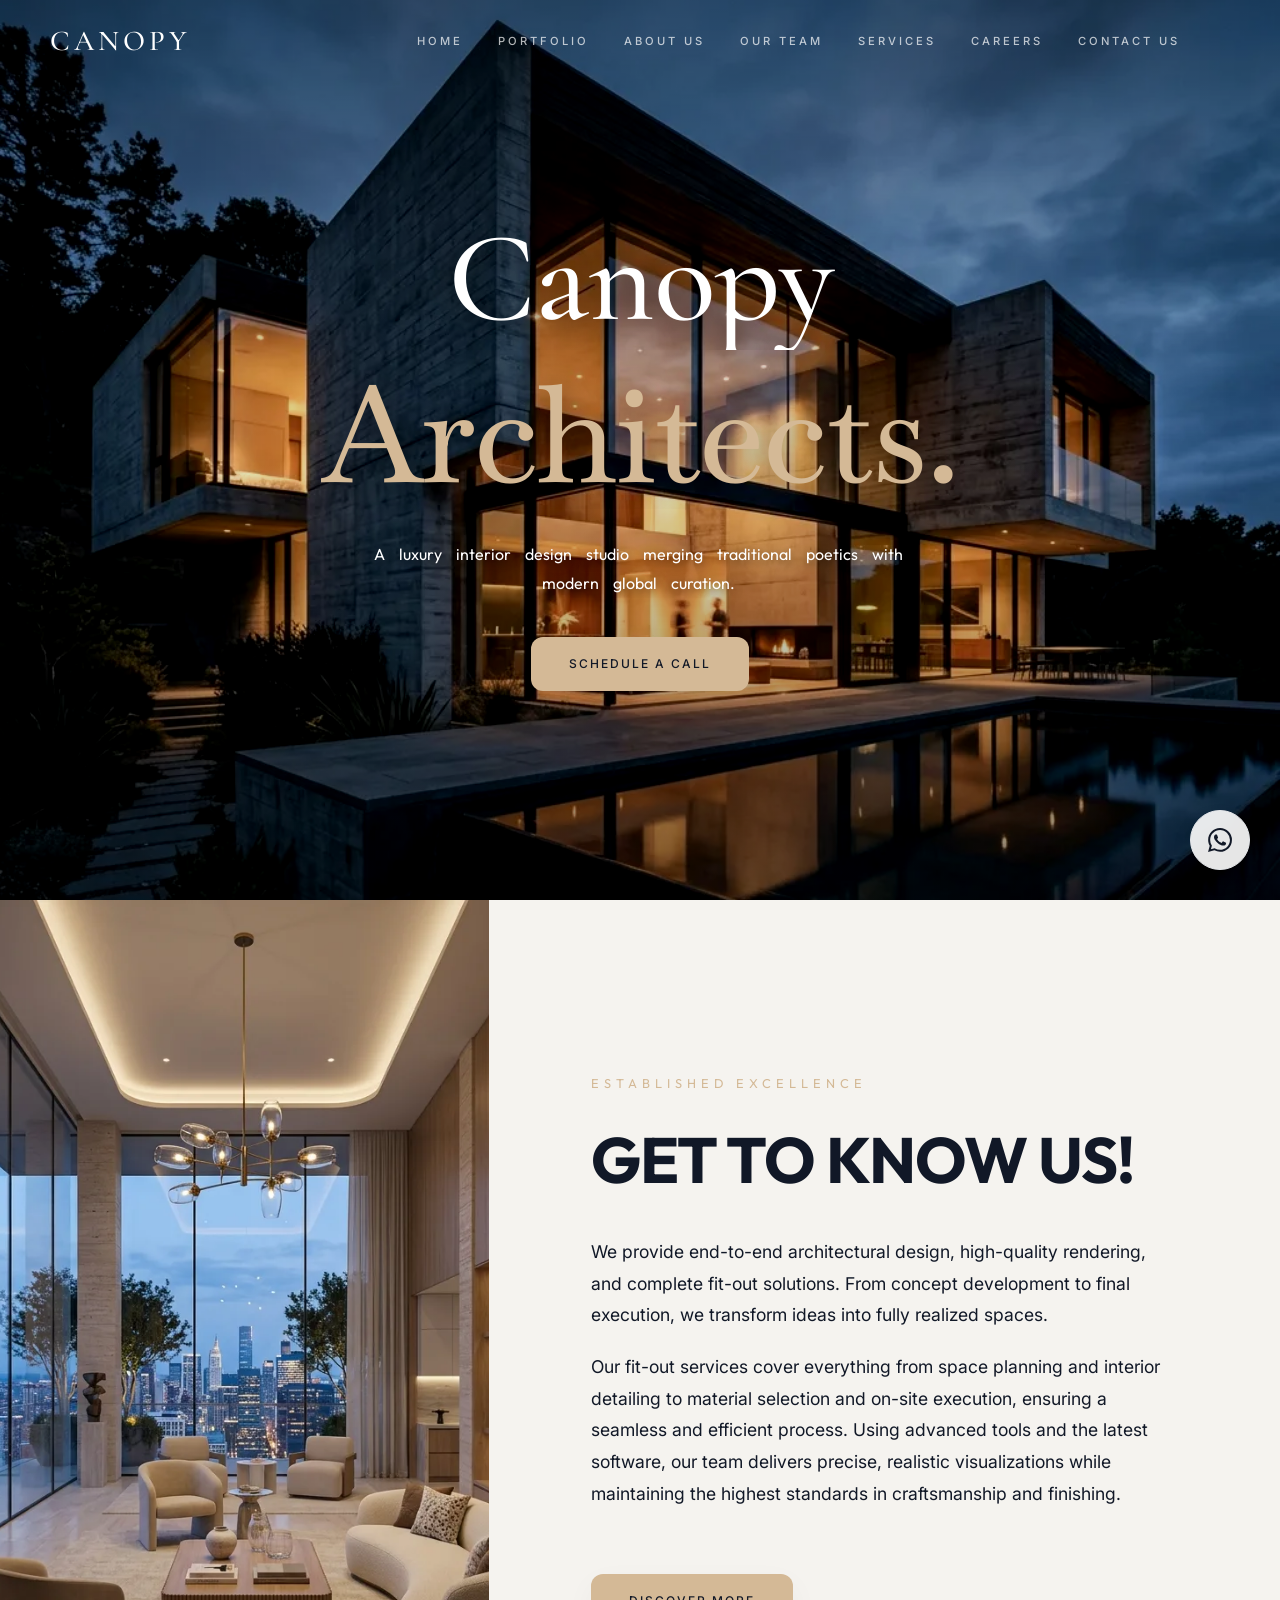
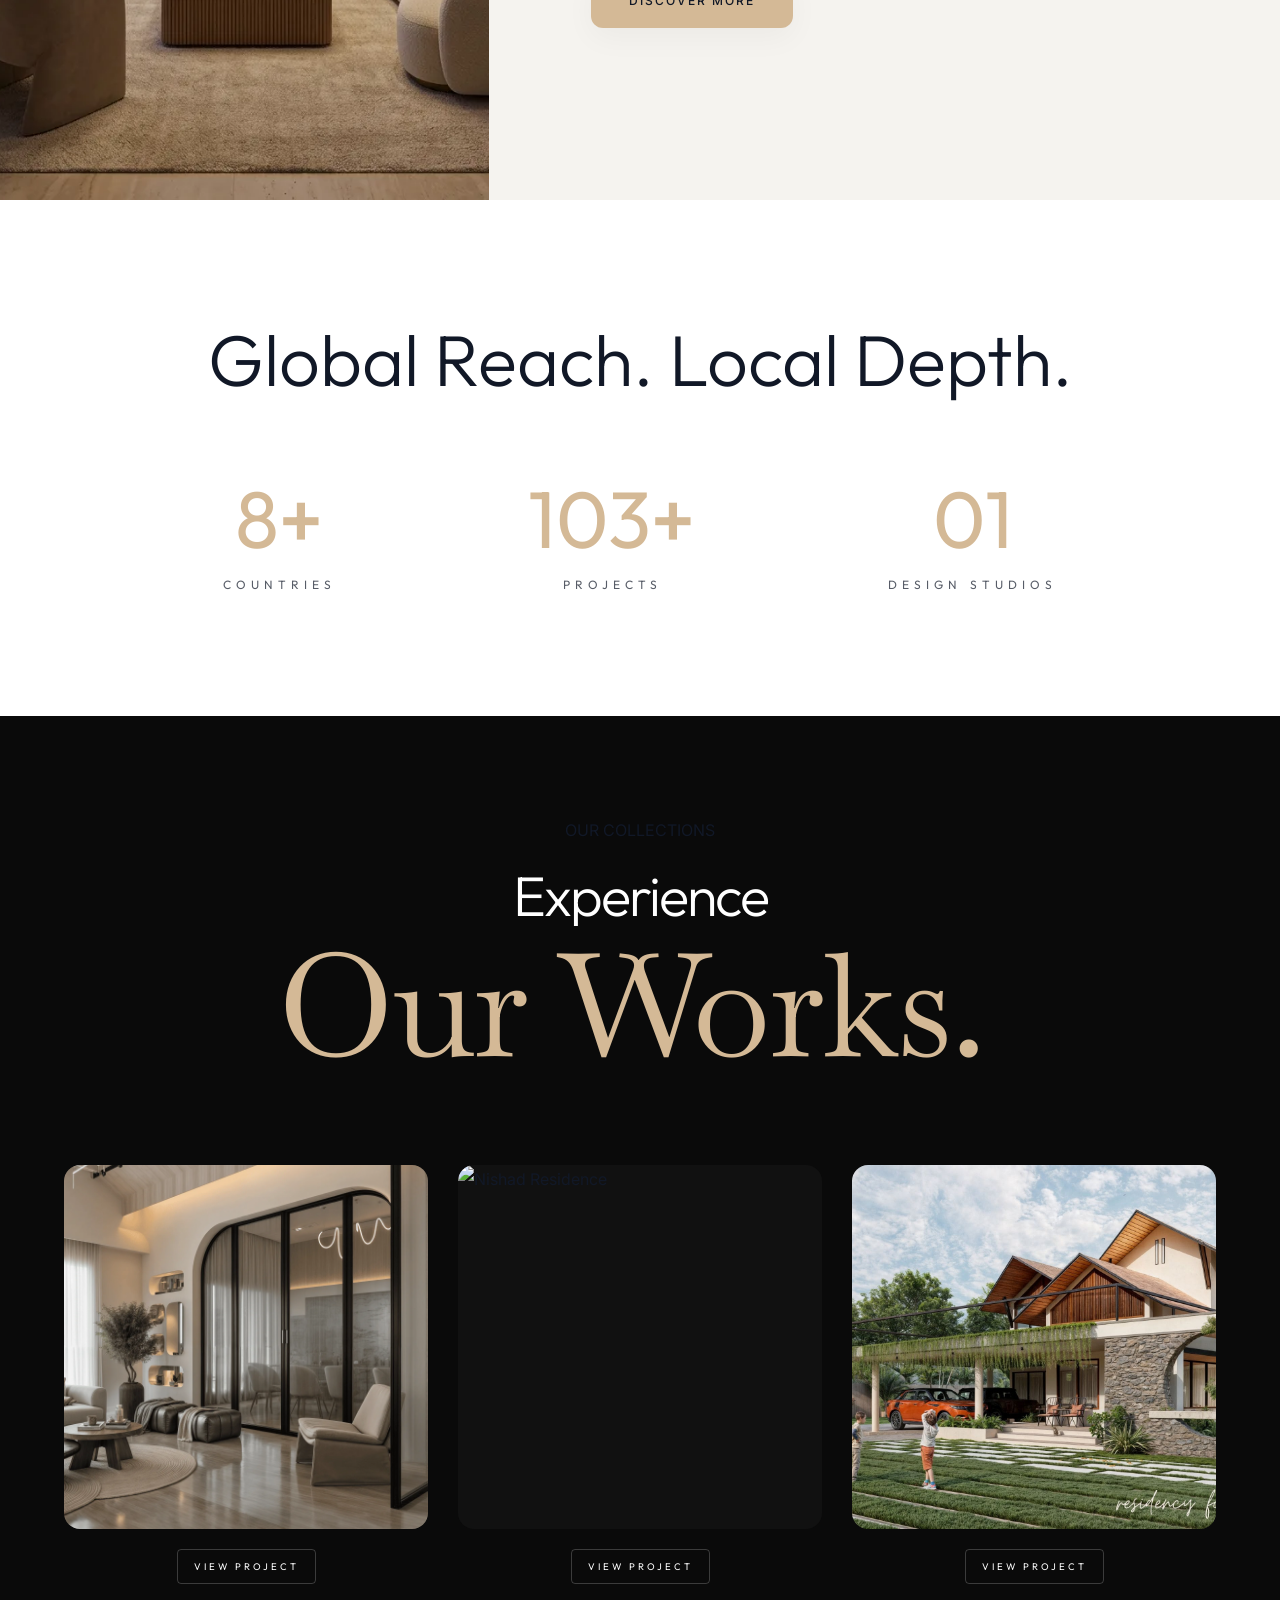
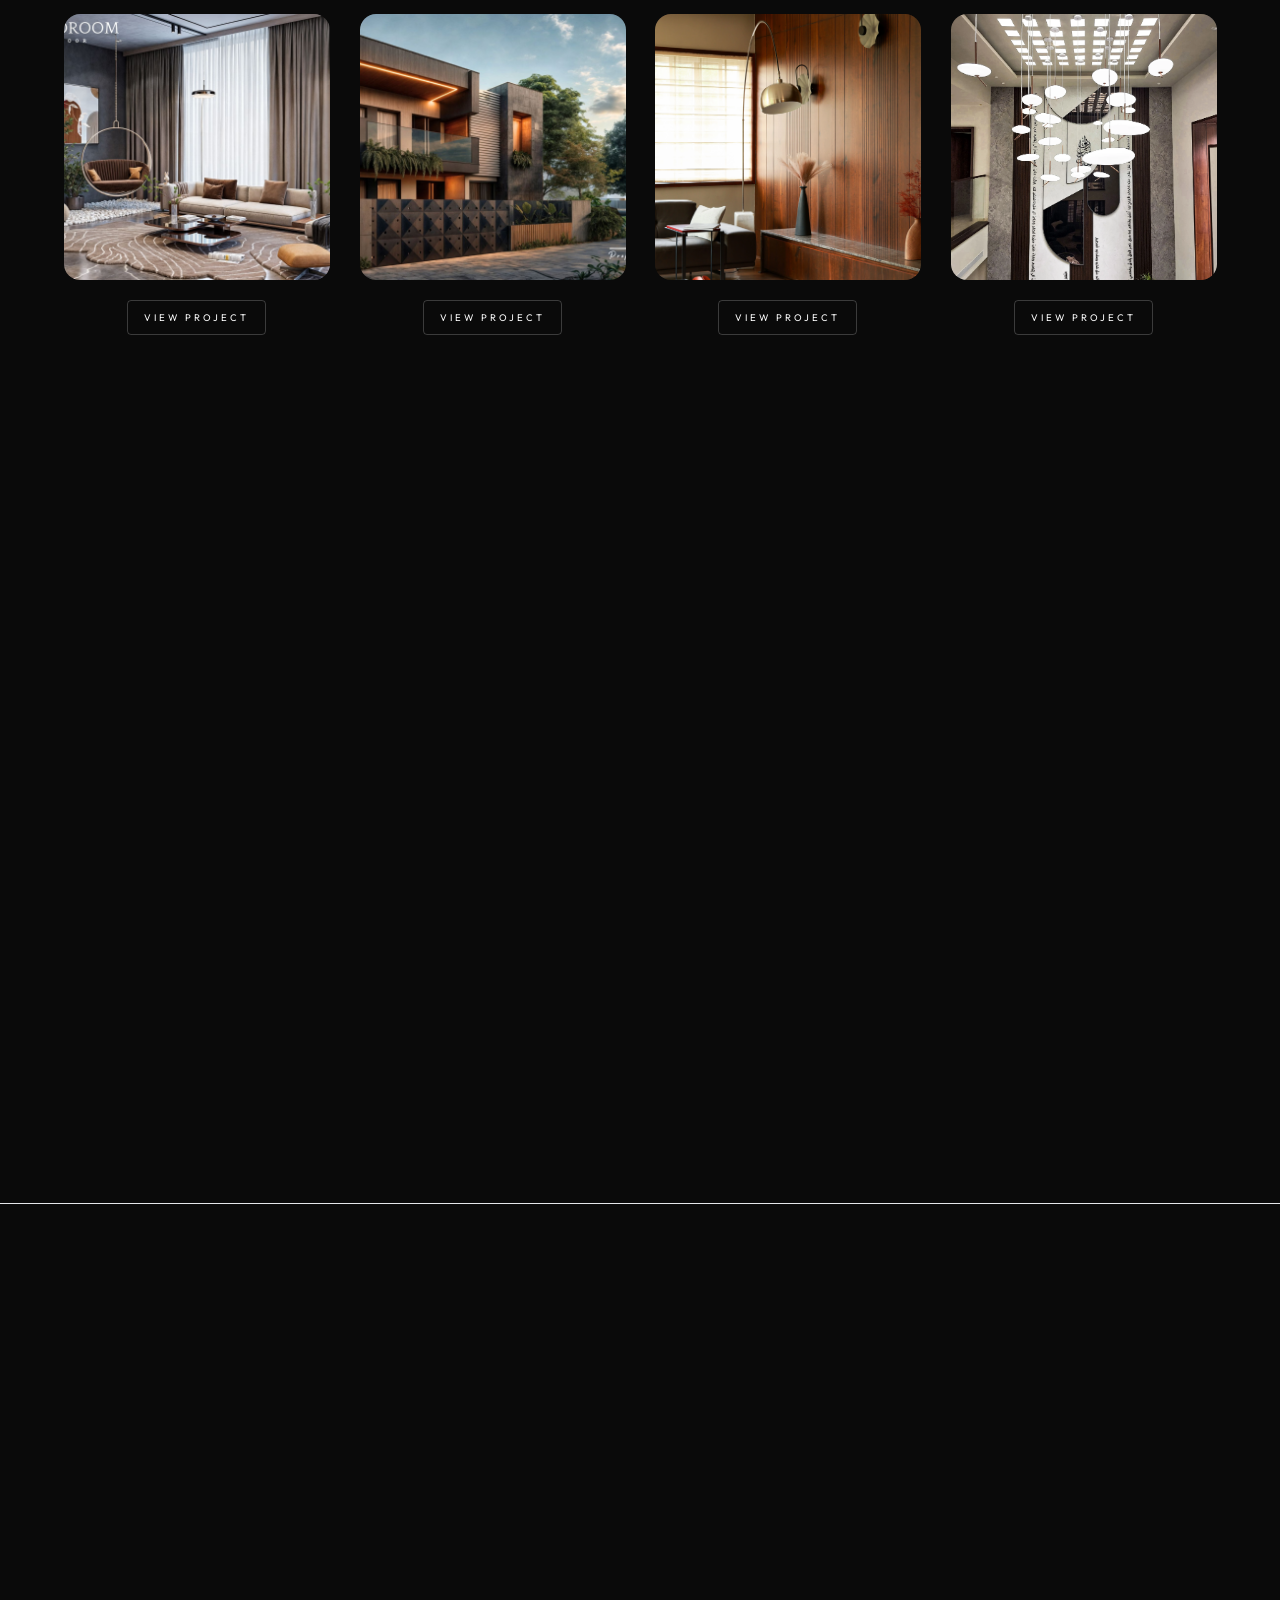
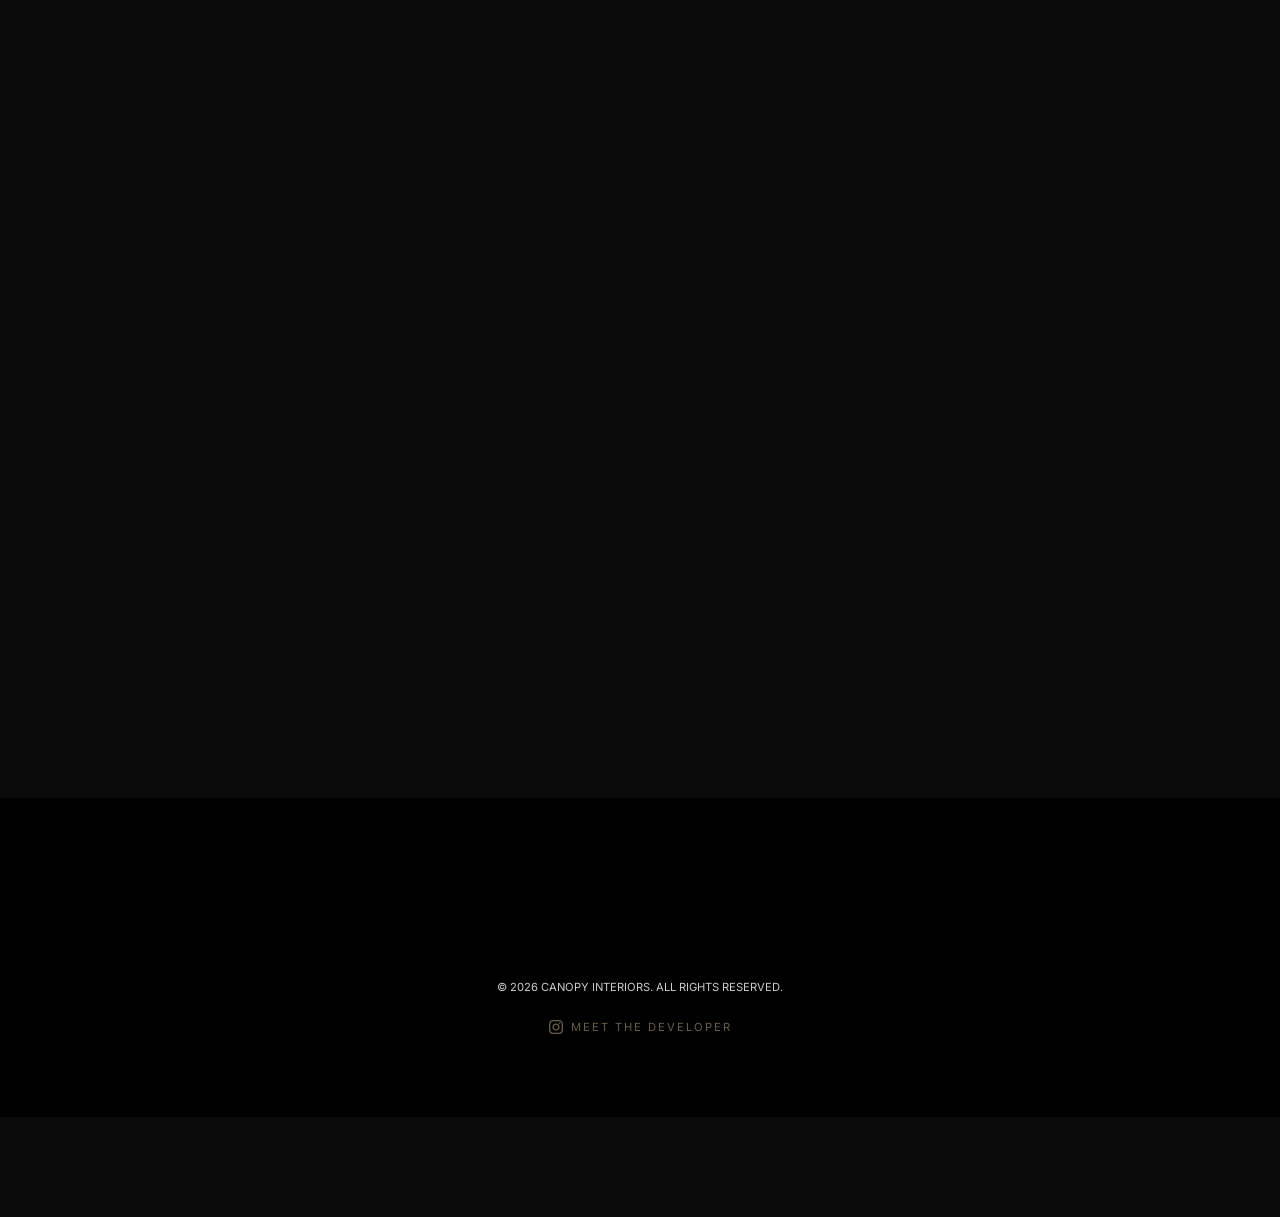
==== index.html @ 5a7de92d "48" ====
<!DOCTYPE html>
<html lang="en">
<head>
    <meta charset="UTF-8">
    <meta name="viewport" content="width=device-width, initial-scale=1.0">
    <meta name="color-scheme" content="light">
    <title>Canopy Interiors | Bespoke Spatial Curation and Interior Artistry</title>
    <meta name="description" content="Canopy Interiors is a luxury global design studio based in Dubai and Kerala, specializing in interior architecture and curated living environments.">
    <meta name="keywords" content="Canopy Interiors, luxury interior design, Dubai interior designer, Kerala interior design, spatial curation, interior architecture, residential interiors, bespoke curation, high-end interiors">
    <meta name="robots" content="index, follow">
    <meta property="og:title" content="Canopy Interiors | Bespoke Spatial Curation and Interior Artistry">
    <meta property="og:description" content="Canopy Interiors is a luxury global design studio based in Dubai and Kerala, specializing in interior architecture.">
    <meta property="og:type" content="website">
    <link rel="canonical" href="https://canopy-woad.vercel.app/">
    <link rel="stylesheet" href="style.css">
    <script src="assets/lenis.min.js"></script>
</head>
<body>


    <!-- Loader -->

    <!-- Navigation -->
    <header class="header-over-dark">
        <a href="index.html" class="logo">Canopy</a>
        <nav class="desktop-nav">
            <a href="index.html">Home</a>
            <a href="portfolio.html">Portfolio</a>
            <a href="about.html">About Us</a>
            <a href="team.html">Our Team</a>
            <a href="services.html">Services</a>
            <a href="careers.html">Careers</a>
            <a href="contact.html">Contact Us</a>
        </nav>
        <div class="header-locations">GLOBAL CONSULTANCY | DUBAI &bull; KERALA</div>
        <div class="menu-toggle" id="menuToggle">
            <span></span>
            <span></span>
            <span></span>
        </div>
    </header>

    <!-- Overlay Menu -->
    <div class="menu-overlay" id="menuOverlay">
        <div class="back-to-site" id="menuCloseBtn">BACK</div>
        <ul class="menu-links">
            <li><a href="index.html" data-text="Home">Home</a></li>
            <li><a href="portfolio.html" data-text="Portfolio">Portfolio</a></li>
            <li><a href="about.html" data-text="About Us">About Us</a></li>
            <li><a href="team.html" data-text="Our Team">Our Team</a></li>
            <li><a href="services.html" data-text="Services">Services</a></li>
            <li><a href="careers.html" data-text="Careers">Careers</a></li>
            <li><a href="contact.html" data-text="Contact">Contact</a></li>
        </ul>
    </div>

    <main>
        <!-- Hero Section -->
        <section class="hero dark" id="hero">
            <div class="hero-bg">
                <video autoplay muted loop playsinline preload="auto" poster="assets/hero.webp">
                    <source src="./assets/videos/background.mp4" type="video/mp4">
                </video>
            </div>
            <h1 class="reveal">
                <span class="masked-wrap"><span class="masked-reveal">Canopy</span></span>
                <span class="masked-wrap"><span class="masked-reveal script">Architects.</span></span>
            </h1>
            <p class="hero-sub reveal cascade-text">A luxury interior design studio merging traditional poetics with modern global curation.</p>
            <div class="hero-btns reveal">
                <a href="tel:+971563451439" class="btn primary">Schedule a Call</a>
            </div>
        </section>

        <!-- Intro Split Section -->
        <section class="intro-split" id="about-intro">
            <div class="intro-split-img reveal">
                <img src="assets/about_intro_render.webp" alt="Architectural Rendering Excellence" loading="lazy">
            </div>
            <div class="intro-split-text">
                <span class="intro-label reveal">ESTABLISHED EXCELLENCE</span>
                <h2 class="intro-title reveal">
                    <span class="masked-wrap"><span class="masked-reveal">Get to Know Us!</span></span>
                </h2>
                <div class="intro-para reveal">
                    <p>We provide end-to-end architectural design, high-quality rendering, and complete fit-out solutions. From concept development to final execution, we transform ideas into fully realized spaces.</p>
                    <p style="margin-top: 20px;">Our fit-out services cover everything from space planning and interior detailing to material selection and on-site execution, ensuring a seamless and efficient process. Using advanced tools and the latest software, our team delivers precise, realistic visualizations while maintaining the highest standards in craftsmanship and finishing.</p>
                </div>
                <div class="reveal">
                    <a href="about.html" class="btn primary">Discover More</a>
                </div>
            </div>
        </section>

        <!-- Global Stats Section -->
        <section class="stats-section white reveal">
            <div style="text-align: center;">
                <h3 class="stats-title">Global Reach. Local Depth.</h3>
                <div class="stats-grid">
                    <div class="stat-item">
                        <p class="stat-num"><span class="stat-counter" data-target="12">0</span><span class="plus-fix">+</span></p>
                        <p class="stat-label">Countries</p>
                    </div>
                    <div class="stat-item">
                        <p class="stat-num"><span class="stat-counter" data-target="150">0</span><span class="plus-fix">+</span></p>
                        <p class="stat-label">Projects</p>
                    </div>
                    <div class="stat-item">
                        <p class="stat-num"><span class="stat-counter" data-target="2">0</span></p>
                        <p class="stat-label">Design Studios</p>
                    </div>
                </div>
            </div>
        </section>


        <!-- Portfolio Section Refined -->
        <!-- Comprehensive Portfolio Grid -->
        <section class="portfolio bg-soft" id="portfolio">
            <div class="portfolio-header reveal">
                <span class="section-tag center">OUR COLLECTIONS</span>
                <h2 class="portfolio-title">
                    <span class="masked-wrap"><span class="masked-reveal">Experience</span></span>
                    <span class="masked-wrap"><span class="masked-reveal script">Our Works.</span></span>
                </h2>
            </div>

            <!-- All Projects Grid -->

            <div class="projects-masonry">
                <!-- Project 03: Estate Collection -->
                <div class="project-item reveal" data-category="villas" data-project="mashood" data-grid="mashood-grid">
                    <div class="project-img-container">
                        <img src="assets/estate/LIVING.webp" alt="Estate Collection" loading="lazy">
                    </div>
                    <div class="project-info">
                        <h4>THE ESTATE SUITE</h4>
                        <a href="javascript:void(0)" class="view-project" data-grid="mashood-grid">VIEW PROJECT</a>
                    </div>
                </div>

                <!-- Project 04: Nishad Residence -->
                <div class="project-item reveal" data-category="residential" data-project="nishad" data-grid="nishad-grid">
                    <div class="project-img-container">
                        <img src="assets/nishad/nishad.png" alt="Nishad Residence" loading="lazy">
                    </div>
                    <div class="project-info">
                        <h4>NISHAD RESIDENCE</h4>
                        <a href="javascript:void(0)" class="view-project" data-grid="nishad-grid">VIEW PROJECT</a>
                    </div>
                </div>

                <!-- Project 05: Noushad Project -->
                <div class="project-item reveal" data-category="residential" data-project="noushad" data-grid="noushad-grid">
                    <div class="project-img-container">
                        <img src="assets/noushad/2.jpg" alt="Noushad Collection" loading="lazy">
                    </div>
                    <div class="project-info">
                        <h4>NOUSHAD PROJECT</h4>
                        <a href="javascript:void(0)" class="view-project" data-grid="noushad-grid">VIEW PROJECT</a>
                    </div>
                </div>

                <!-- Project 06: Sameer Villa -->
                <div class="project-item reveal" data-category="villas" data-project="sameer" data-grid="sameer-grid">
                    <div class="project-img-container">
                        <img src="assets/sameer/m1.jpg" alt="Sameer Villa" loading="lazy">
                    </div>
                    <div class="project-info">
                        <h4>SAMEER VILLA</h4>
                        <a href="javascript:void(0)" class="view-project" data-grid="sameer-grid">VIEW PROJECT</a>
                    </div>
                </div>

                <!-- Project 07: Tahir Residence -->
                <div class="project-item reveal" data-category="villas" data-project="tahir" data-grid="tahir-grid">
                    <div class="project-img-container">
                        <img src="assets/tahir/2.jpg" alt="Tahir Residence" loading="lazy">
                    </div>
                    <div class="project-info">
                        <h4>TAHIR RESIDENCE</h4>
                        <a href="javascript:void(0)" class="view-project" data-grid="tahir-grid">VIEW PROJECT</a>
                    </div>
                </div>

                <!-- Project 01: The Curated Lounge -->
                <div class="project-item reveal" data-category="residential" data-project="lounge" data-grid="lounge-grid">
                    <div class="project-img-container">
                        <img src="assets/lounge/1.webp" alt="The Curated Lounge" loading="lazy">
                    </div>
                    <div class="project-info">
                        <h4>THE CURATED LOUNGE</h4>
                        <a href="javascript:void(0)" class="view-project" data-grid="lounge-grid">VIEW PROJECT</a>
                    </div>
                </div>

                <!-- Project 02: Gilded Refectory -->
                <div class="project-item reveal" data-category="residential" data-project="gilded" data-grid="gilded-grid">
                    <div class="project-img-container">
                        <img src="assets/gilded/double height.webp" alt="The Gilded Refectory" loading="lazy">
                    </div>
                    <div class="project-info">
                        <h4>GILDED REFECTORY</h4>
                        <a href="javascript:void(0)" class="view-project" data-grid="gilded-grid">VIEW PROJECT</a>
                    </div>
                </div>
            </div>
        <!-- Process Section -->
        <section class="home-process bg-soft reveal" id="process">
            <div class="process-container">
                <div class="process-header reveal">
                    <span class="section-tag center">OUR METHODOLOGY</span>
                    <h2 class="process-main-title">The Process</h2>
                </div>
                
                <div class="process-row">
                    <!-- Step 1 -->
                    <div class="process-step">
                        <div class="process-icon">
                            <svg viewBox="0 0 100 100" fill="none" stroke="currentColor" stroke-width="1.5">
                                <circle cx="40" cy="35" r="15"/>
                                <circle cx="60" cy="35" r="15" stroke-dasharray="2 2"/>
                                <path d="M25 70c0-8 7-15 15-15s15 7 15 15M45 70c0-8 7-15 15-15s15 7 15 15" stroke-linecap="round"/>
                            </svg>
                        </div>
                        <div class="process-info">
                            <span class="step-label">STEP 1</span>
                            <h3>Consultation</h3>
                            <p>Understanding client vision</p>
                        </div>
                    </div>

                    <div class="process-arrow">
                        <svg viewBox="0 0 24 24" fill="none" stroke="currentColor" stroke-width="1"><path d="M5 12h14M13 6l6 6-6 6"/></svg>
                    </div>

                    <!-- Step 2 -->
                    <div class="process-step">
                        <div class="process-icon">
                            <svg viewBox="0 0 100 100" fill="none" stroke="currentColor" stroke-width="1.5">
                                <rect x="20" y="20" width="60" height="60" rx="2"/>
                                <path d="M20 40h60M40 20v60M20 60h60M60 20v60"/>
                                <path d="M35 35l30 30M35 65l30-30" stroke-width="1" opacity="0.5"/>
                            </svg>
                        </div>
                        <div class="process-info">
                            <span class="step-label">STEP 2</span>
                            <h3>Concept Design</h3>
                            <p>Mood boards, layouts</p>
                        </div>
                    </div>

                    <div class="process-arrow">
                        <svg viewBox="0 0 24 24" fill="none" stroke="currentColor" stroke-width="1"><path d="M5 12h14M13 6l6 6-6 6"/></svg>
                    </div>

                    <!-- Step 3 -->
                    <div class="process-step">
                        <div class="process-icon">
                            <svg viewBox="0 0 100 100" fill="none" stroke="currentColor" stroke-width="1.5">
                                <path d="M50 15L85 35V65L50 85L15 65V35L50 15Z"/>
                                <path d="M50 15V50M15 35L50 50M85 35L50 50M50 85V50"/>
                                <circle cx="50" cy="50" r="5" fill="currentColor"/>
                            </svg>
                        </div>
                        <div class="process-info">
                            <span class="step-label">STEP 3</span>
                            <h3>Design Development</h3>
                            <p>3D visuals, material selection</p>
                        </div>
                    </div>

                    <div class="process-arrow">
                        <svg viewBox="0 0 24 24" fill="none" stroke="currentColor" stroke-width="1"><path d="M5 12h14M13 6l6 6-6 6"/></svg>
                    </div>

                    <!-- Step 4 -->
                    <div class="process-step">
                        <div class="process-icon">
                            <svg viewBox="0 0 100 100" fill="none" stroke="currentColor" stroke-width="1.5">
                                <path d="M20 80V30L50 15L80 30V80H20Z"/>
                                <path d="M35 80V55H65V80"/>
                                <path d="M50 15V80M20 50H80" stroke-dasharray="2 2"/>
                            </svg>
                        </div>
                        <div class="process-info">
                            <span class="step-label">STEP 4</span>
                            <h3>Execution</h3>
                            <p>On-site work, project management</p>
                        </div>
                    </div>

                    <div class="process-arrow">
                        <svg viewBox="0 0 24 24" fill="none" stroke="currentColor" stroke-width="1"><path d="M5 12h14M13 6l6 6-6 6"/></svg>
                    </div>

                    <!-- Step 5 -->
                    <div class="process-step">
                        <div class="process-icon">
                            <svg viewBox="0 0 100 100" fill="none" stroke="currentColor" stroke-width="1.5">
                                <path d="M30 50l15 15 25-30" stroke-linecap="round" stroke-linejoin="round"/>
                                <circle cx="50" cy="50" r="40" stroke-dasharray="4 4"/>
                                <path d="M50 10v10M50 80v10M10 50h10M80 50h10" opacity="0.3"/>
                            </svg>
                        </div>
                        <div class="process-info">
                            <span class="step-label">STEP 5</span>
                            <h3>Handover</h3>
                            <p>Final detailing & delivery</p>
                        </div>
                    </div>
                </div>
            </div>
        </section>

        <!-- Contact Section -->
        <section class="contact-section dark-theme" id="contact-inquiry">
            <div class="contact-container reveal">
                <div class="contact-left">
                    <div class="brand-element">
                        <svg class="triangle-logo" viewBox="0 0 100 100" width="30" height="30">
                            <polygon points="50,15 90,85 10,85" stroke="var(--accent-color)" fill="none" stroke-width="2"/>
                        </svg>
                        <span class="brand-name">INQUIRY</span>
                    </div>
                    <h2 class="contact-title reveal">
                        <span class="masked-wrap"><span class="masked-reveal">Initiate Your</span></span>
                        <span class="masked-wrap"><span class="masked-reveal script" style="transition-delay: 0.15s;">Vision.</span></span>
                    </h2>
                    <p class="contact-sub" style="margin-bottom: 25px;">Begin a conversation regarding your next interior narrative today.</p>
                    
                    <div class="contact-details-list">
                        <!-- Phone -->
                        <div class="contact-detail-item">
                            <div class="contact-detail-icon">
                                <svg viewBox="0 0 24 24" width="22" height="22" fill="none" stroke="currentColor" stroke-width="2"><path d="M22 16.92v3a2 2 0 0 1-2.18 2 19.79 19.79 0 0 1-8.63-3.07 19.5 19.5 0 0 1-6-6 19.79 19.79 0 0 1-3.07-8.67A2 2 0 0 1 4.11 2h3a2 2 0 0 1 2 1.72 12.84 12.84 0 0 0 .7 2.81 2 2 0 0 1-.45 2.11L8.09 9.91a16 16 0 0 0 6 6l1.27-1.27a2 2 0 0 1 2.11-.45 12.84 12.84 0 0 0 2.81.7A2 2 0 0 1 22 16.92z"/></svg>
                            </div>
                            <div class="contact-detail-info">
                                <span class="contact-detail-label">Direct Lines</span>
                                <span class="contact-detail-value">
                                    <a href="tel:+971563451439">+971 563451439</a> <span class="loc-tag">(Dubai)</span><br>
                                    <a href="tel:+918089231332">+91 80892 31332</a> <span class="loc-tag">(Kerala)</span><br>
                                    <a href="tel:+918921332700">+91 8921-332700</a> <span class="loc-tag">(Kerala)</span>
                                </span>
                            </div>
                        </div>

                        <!-- Email -->
                        <div class="contact-detail-item">
                            <div class="contact-detail-icon">
                                <svg viewBox="0 0 24 24" width="22" height="22" fill="none" stroke="currentColor" stroke-width="2"><path d="M4 4h16c1.1 0 2 .9 2 2v12c0 1.1-.9 2-2 2H4c-1.1 0-2-.9-2-2V6c0-1.1.9-2 2-2z"/><polyline points="22,6 12,13 2,6"/></svg>
                            </div>
                            <div class="contact-detail-info">
                                <span class="contact-detail-label">Email Us</span>
                                <span class="contact-detail-value"><a href="mailto:hello@canopy.ae">hello@canopy.ae</a></span>
                            </div>
                        </div>

                        <!-- Visit Us -->
                        <div class="contact-detail-item">
                            <div class="contact-detail-icon">
                                <svg viewBox="0 0 24 24" width="22" height="22" fill="none" stroke="currentColor" stroke-width="2"><path d="M21 10c0 7-9 13-9 13s-9-6-9-13a9 9 0 0 1 18 0z"/><circle cx="12" cy="10" r="3"/></svg>
                            </div>
                            <div class="contact-detail-info">
                                <span class="contact-detail-label">Our Studios</span>
                                <span class="contact-detail-value">
                                    <strong>Dubai Office:</strong> IDS Building, Al Karama, Dubai, UAE<br>
                                    <strong style="display:inline-block; margin-top:5px;">Kerala Office:</strong> 2nd Floor, Fathima Arcade, Kasaragod, Kerala
                                </span>
                            </div>
                        </div>
                    </div>

                    <!-- WhatsApp Button -->
                    <a href="https://wa.me/971563451439" target="_blank" class="whatsapp-btn" style="margin-top: 20px;">
                        <svg viewBox="0 0 24 24" width="20" height="20" fill="currentColor" style="vertical-align: middle;"><path d="M17.472 14.382c-.297-.149-1.758-.867-2.03-.967-.273-.099-.471-.148-.67.15-.197.297-.767.966-.94 1.164-.173.199-.347.223-.644.075-.297-.15-1.255-.463-2.39-1.475-.883-.788-1.48-1.761-1.653-2.059-.173-.297-.018-.458.13-.606.134-.133.298-.347.446-.52.149-.174.198-.298.298-.497.099-.198.05-.371-.025-.52-.075-.149-.669-1.612-.916-2.207-.242-.579-.487-.5-.669-.51-.173-.008-.371-.01-.57-.01-.198 0-.52.074-.792.372-.272.297-1.04 1.016-1.04 2.479 0 1.462 1.065 2.875 1.213 3.074.149.198 2.096 3.2 5.077 4.487.709.306 1.262.489 1.694.625.712.227 1.36.195 1.871.118.571-.085 1.758-.719 2.006-1.413.248-.694.248-1.289.173-1.413-.074-.124-.272-.198-.57-.347m-5.421 7.403h-.004a9.87 9.87 0 01-5.031-1.378l-.361-.214-3.741.982.998-3.648-.235-.374a9.86 9.86 0 01-1.51-5.26c.001-5.45 4.436-9.884 9.888-9.884 2.64 0 5.122 1.03 6.988 2.898a9.825 9.825 0 012.893 6.994c-.003 5.45-4.437 9.884-9.885 9.884m8.411-18.297A11.815 11.815 0 0012.05 0C5.495 0 .16 5.335.157 11.892c0 2.096.547 4.142 1.588 5.945L.057 24l6.305-1.654a11.882 11.882 0 005.683 1.448h.005c6.554 0 11.89-5.335 11.893-11.893a11.821 11.821 0 00-3.48-8.413Z"/></svg>
                        <span>Chat with us on WhatsApp</span>
                    </a>
                </div>

                <div class="contact-right">
                    <div class="contact-form-card">
                        <form class="inquiry-form">
                            <div class="form-group">
                                <label>Name</label>
                                <input type="text" placeholder="Your Name" required>
                            </div>
                            <div class="form-group">
                                <label>Email</label>
                                <input type="email" placeholder="name@email.com" required>
                            </div>
                            <div class="form-group">
                                <label>Service</label>
                                <input type="text" placeholder="Service Required">
                            </div>
                            <div class="form-group">
                                <label>Message</label>
                                <textarea placeholder="Tell us about your project..."></textarea>
                            </div>
                            <button type="submit" class="btn-solid">Send Inquiry Now</button>
                        </form>
                    </div>
                </div>
            </div>
        </section>

        <!-- Footer -->
        <footer class="footer-refined">
            <div class="social-links reveal">
                <div class="instagram-wrapper">
                    <a href="javascript:void(0)" aria-label="Instagram">
                        <svg viewBox="0 0 24 24" width="20" height="20" fill="currentColor"><path d="M12 2.163c3.204 0 3.584.012 4.85.07 3.252.148 4.771 1.691 4.919 4.919.058 1.265.069 1.645.069 4.849 0 3.205-.012 3.584-.069 4.849-.149 3.225-1.664 4.771-4.919 4.919-1.266.058-1.644.07-4.85.07-3.204 0-3.584-.012-4.849-.07-3.26-.149-4.771-1.699-4.919-4.92-.058-1.265-.07-1.644-.07-4.849 0-3.204.013-3.583.07-4.849.149-3.227 1.664-4.771 4.919-4.919 1.266-.057 1.645-.069 4.849-.069zm0-2.163c-3.259 0-3.667.014-4.947.072-4.358.2-6.78 2.618-6.98 6.98-.059 1.281-.073 1.689-.073 4.948 0 3.259.014 3.668.072 4.948.2 4.358 2.618 6.78 6.98 6.98 1.281.058 1.689.072 4.948.072 3.259 0 3.668-.014 4.948-.072 4.354-.2 6.782-2.618 6.979-6.98.059-1.28.073-1.689.073-4.948 0-3.259-.014-3.667-.072-4.948.2 4.358 2.618 6.78 6.98 6.98 1.281.058 1.689.072 4.948.072 3.259 0 3.668-.014 4.948-.072 4.354-.2 6.782-2.618 6.979-6.98.059-1.28.073-1.689.073-4.948 0-3.259-.014-3.667-.072-4.947-.196-4.354-2.617-6.78-6.979-6.98-1.281-.059-1.69-.073-4.949-.073zm0 5.838c-3.403 0-6.162 2.759-6.162 6.162s2.759 6.163 6.162 6.163 6.162-2.759 6.162-6.163-2.759-6.162-6.162-6.162zm0 10.162c-2.209 0-4-1.79-4-4 0-2.209 1.791-4 4-4s4 1.791 4 4c0 2.21-1.791 4-4 4zm6.406-11.845c-.796 0-1.441.645-1.441 1.44s.645 1.44 1.441 1.44c.795 0 1.439-.645 1.439-1.44s-.644-1.44-1.439-1.44z"/></svg>
                    </a>
                    <div class="insta-dropdown">
                        <a href="https://www.instagram.com/canopy_dubai?igsh=bjd2OTZ0dzBxOWw1" target="_blank">Canopy Dubai</a>
                        <a href="https://www.instagram.com/canopy_company?igsh=MW9weWg5a3Y2YWJnZA==" target="_blank">Canopy Kerala</a>
                    </div>
                </div>
                <a href="#" aria-label="Facebook"><svg viewBox="0 0 24 24" width="20" height="20" fill="currentColor"><path d="M9 8h-3v4h3v12h5v-12h3.642l.358-4h-4v-2.201c0-1.137.272-1.532 1.134-1.532h2.224v-4.267c-.383-.051-1.694-.163-3.221-.163-3.189 0-5.388 1.948-5.388 5.514v2.651z"/></svg></a></div>

            <p style="font-size: 0.7rem; opacity: 0.5; margin-top: 50px;">&copy; 2026 CANOPY INTERIORS. ALL RIGHTS RESERVED.</p>
            <style>
                @media (max-width: 768px) {
                    .gallery-grid { grid-template-columns: repeat(2, 1fr) !important; gap: 10px !important; }
                    .back-to-home, .back-to-folders, .back-to-site { top: 20px !important; left: 20px !important; font-size: 0.75rem !important; }
                    .project-info { bottom: 20px !important; opacity: 1 !important; visibility: visible !important; transform: translateY(0) !important; }
                    .project-info h4 { font-size: 0.8rem; }
                }
            </style>
            <div style="margin-top: 20px; display: flex; align-items: center; justify-content: center; gap: 10px; font-size: 0.7rem; opacity: 0.5; letter-spacing: 2px;">
                <a href="https://www.instagram.com/intellex.web" target="_blank" style="color: var(--accent-color); text-decoration: none; display: flex; align-items: center; gap: 8px;">
                    <svg viewBox="0 0 24 24" width="14" height="14" fill="currentColor"><path d="M12 2.163c3.204 0 3.584.012 4.85.07 3.252.148 4.771 1.691 4.919 4.919.058 1.265.069 1.645.069 4.849 0 3.205-.012 3.584-.069 4.849-.149 3.225-1.664 4.771-4.919 4.919-1.266.058-1.644.07-4.85.07-3.204 0-3.584-.012-4.849-.07-3.26-.149-4.771-1.699-4.919-4.92-.058-1.265-.07-1.644-.07-4.849 0-3.204.013-3.583.07-4.849.149-3.227 1.664-4.771 4.919-4.919 1.266-.057 1.645-.069 4.849-.069zm0-2.163c-3.259 0-3.667.014-4.947.072-4.358.2-6.78 2.618-6.98 6.98-.059 1.281-.073 1.689-.073 4.948 0 3.259.014 3.668.072 4.948.2 4.358 2.618 6.78 6.98 6.98 1.281.058 1.689.072 4.948.072 3.259 0 3.668-.014 4.948-.072 4.354-.2 6.782-2.618 6.979-6.98.059-1.28.073-1.689.073-4.948 0-3.259-.014-3.667-.072-4.947-.196-4.354-2.617-6.78-6.979-6.98-1.281-.059-1.69-.073-4.949-.073zm0 5.838c-3.403 0-6.162 2.759-6.162 6.162s2.759 6.163 6.162 6.163 6.162-2.759 6.162-6.163-2.759-6.162-6.162-6.162zm0 10.162c-2.209 0-4-1.79-4-4 0-2.209 1.791-4 4-4s4 1.791 4 4c0 2.21-1.791 4-4 4zm6.406-11.845c-.796 0-1.441.645-1.441 1.44s.645 1.44 1.441 1.44c.795 0 1.439-.645 1.439-1.44s-.644-1.44-1.439-1.44z"/></svg>
                    MEET THE DEVELOPER
                </a>
            </div>
        </footer>
    </main>

    <!-- Gallery Overlay -->
    <div class="gallery-overlay" id="portfolioOverlay">
        <div class="back-to-home" onclick="closeProjectGallery(document.getElementById('portfolioOverlay'))"><span>&larr;</span></div>
        <div class="gallery-folders-wrap" style="display:none;"></div>

        <div class="gallery-image-grid-wrap" id="lounge-grid">
                        <div class="gallery-header">
                <div class="gallery-title-wrap">
                    <div class="gallery-meta">
                        <div class="meta-item"><span>CLIENT:</span> KHADER</div>
                        <div class="meta-item"><span>LOCATION:</span> VIDYANAGAR, KASARGOD</div>
                        <div class="meta-item"><span>CATEGORY:</span> RESIDENCE</div>
                        <div class="meta-item"><span>AREA:</span> 14,200 SQFT</div>
                    </div>
                </div>
                <div class="gallery-close" onclick="closeProjectGallery(document.getElementById('portfolioOverlay'))">
                    <span></span>
                    <span></span>
                </div>
            </div>
            <div class="gallery-grid">
                <div class="gallery-item"><img loading="lazy" src="assets/lounge/1.webp" alt="Gallery Image"></div>
                <div class="gallery-item"><img loading="lazy" src="assets/lounge/2.jpg" alt="Gallery Image"></div>
                <div class="gallery-item"><img loading="lazy" src="assets/lounge/3.jpg" alt="Gallery Image"></div>
                <div class="gallery-item"><img loading="lazy" src="assets/lounge/8.jpg" alt="Gallery Image"></div>
                <div class="gallery-item"><img loading="lazy" src="assets/lounge/12.webp" alt="Gallery Image"></div>
                <div class="gallery-item"><img loading="lazy" src="assets/lounge/15.webp" alt="Gallery Image"></div>
                <div class="gallery-item"><img loading="lazy" src="assets/lounge/23.jpg" alt="Gallery Image"></div>
                <div class="gallery-item"><img loading="lazy" src="assets/lounge/26.jpg" alt="Gallery Image"></div>
                <div class="gallery-item"><img loading="lazy" src="assets/lounge/29.jpg" alt="Gallery Image"></div>
                <div class="gallery-item"><img loading="lazy" src="assets/lounge/37.jpg" alt="Gallery Image"></div>
                <div class="gallery-item"><img loading="lazy" src="assets/lounge/39.jpg" alt="Gallery Image"></div>
                <div class="gallery-item"><img loading="lazy" src="assets/lounge/45.jpg" alt="Gallery Image"></div>
                <div class="gallery-item"><img loading="lazy" src="assets/lounge/47.jpg" alt="Gallery Image"></div>
                <div class="gallery-item"><img loading="lazy" src="assets/lounge/53.jpg" alt="Gallery Image"></div>
                <div class="gallery-item"><img loading="lazy" src="assets/lounge/56.jpg" alt="Gallery Image"></div>
                <div class="gallery-item"><img loading="lazy" src="assets/lounge/57.jpg" alt="Gallery Image"></div>
                <div class="gallery-item"><img loading="lazy" src="assets/lounge/58.jpg" alt="Gallery Image"></div>
                <div class="gallery-item"><img loading="lazy" src="assets/lounge/61.jpg" alt="Gallery Image"></div>
                <div class="gallery-item"><img loading="lazy" src="assets/lounge/67.jpg" alt="Gallery Image"></div>
                <div class="gallery-item"><img loading="lazy" src="assets/lounge/68.jpg" alt="Gallery Image"></div>
                <div class="gallery-item"><img loading="lazy" src="assets/lounge/4.jpg" alt="Gallery Image"></div>
                <div class="gallery-item"><img loading="lazy" src="assets/lounge/6.jpg" alt="Gallery Image"></div>
                <div class="gallery-item"><img loading="lazy" src="assets/lounge/7.jpg" alt="Gallery Image"></div>
                <div class="gallery-item"><img loading="lazy" src="assets/lounge/9.jpg" alt="Gallery Image"></div>
                <div class="gallery-item"><img loading="lazy" src="assets/lounge/10.webp" alt="Gallery Image"></div>
                <div class="gallery-item"><img loading="lazy" src="assets/lounge/11.webp" alt="Gallery Image"></div>
                <div class="gallery-item"><img loading="lazy" src="assets/lounge/13.webp" alt="Gallery Image"></div>
                <div class="gallery-item"><img loading="lazy" src="assets/lounge/16.webp" alt="Gallery Image"></div>
                <div class="gallery-item"><img loading="lazy" src="assets/lounge/17.webp" alt="Gallery Image"></div>
                <div class="gallery-item"><img loading="lazy" src="assets/lounge/18.webp" alt="Gallery Image"></div>
                <div class="gallery-item"><img loading="lazy" src="assets/lounge/19.jpg" alt="Gallery Image"></div>
                <div class="gallery-item"><img loading="lazy" src="assets/lounge/20.jpg" alt="Gallery Image"></div>
                <div class="gallery-item"><img loading="lazy" src="assets/lounge/21.jpg" alt="Gallery Image"></div>
                <div class="gallery-item"><img loading="lazy" src="assets/lounge/22.jpg" alt="Gallery Image"></div>
                <div class="gallery-item"><img loading="lazy" src="assets/lounge/24.jpg" alt="Gallery Image"></div>
                <div class="gallery-item"><img loading="lazy" src="assets/lounge/27.jpg" alt="Gallery Image"></div>
                <div class="gallery-item"><img loading="lazy" src="assets/lounge/28.jpg" alt="Gallery Image"></div>
                <div class="gallery-item"><img loading="lazy" src="assets/lounge/30.jpg" alt="Gallery Image"></div>
                <div class="gallery-item"><img loading="lazy" src="assets/lounge/33.jpg" alt="Gallery Image"></div>
                <div class="gallery-item"><img loading="lazy" src="assets/lounge/34.jpg" alt="Gallery Image"></div>
                <div class="gallery-item"><img loading="lazy" src="assets/lounge/35.jpg" alt="Gallery Image"></div>
                <div class="gallery-item"><img loading="lazy" src="assets/lounge/38.jpg" alt="Gallery Image"></div>
                <div class="gallery-item"><img loading="lazy" src="assets/lounge/40.jpg" alt="Gallery Image"></div>
                <div class="gallery-item"><img loading="lazy" src="assets/lounge/41.jpg" alt="Gallery Image"></div>
                <div class="gallery-item"><img loading="lazy" src="assets/lounge/42.jpg" alt="Gallery Image"></div>
                <div class="gallery-item"><img loading="lazy" src="assets/lounge/43.jpg" alt="Gallery Image"></div>
                <div class="gallery-item"><img loading="lazy" src="assets/lounge/44.jpg" alt="Gallery Image"></div>
                <div class="gallery-item"><img loading="lazy" src="assets/lounge/46.jpg" alt="Gallery Image"></div>
                <div class="gallery-item"><img loading="lazy" src="assets/lounge/48.jpg" alt="Gallery Image"></div>
                <div class="gallery-item"><img loading="lazy" src="assets/lounge/49.jpg" alt="Gallery Image"></div>
                <div class="gallery-item"><img loading="lazy" src="assets/lounge/50.jpg" alt="Gallery Image"></div>
                <div class="gallery-item"><img loading="lazy" src="assets/lounge/51.jpg" alt="Gallery Image"></div>
                <div class="gallery-item"><img loading="lazy" src="assets/lounge/52.jpg" alt="Gallery Image"></div>
                <div class="gallery-item"><img loading="lazy" src="assets/lounge/55.jpg" alt="Gallery Image"></div>
                <div class="gallery-item"><img loading="lazy" src="assets/lounge/59.jpg" alt="Gallery Image"></div>
                <div class="gallery-item"><img loading="lazy" src="assets/lounge/62.jpg" alt="Gallery Image"></div>
                <div class="gallery-item"><img loading="lazy" src="assets/lounge/64.jpg" alt="Gallery Image"></div>
                <div class="gallery-item"><img loading="lazy" src="assets/lounge/66.jpg" alt="Gallery Image"></div>
                <div class="gallery-item"><img loading="lazy" src="assets/lounge/69.jpg" alt="Gallery Image"></div>
                <div class="gallery-item"><img loading="lazy" src="assets/lounge/70.jpg" alt="Gallery Image"></div>
                <div class="gallery-item"><img loading="lazy" src="assets/lounge/5.jpg" alt="Gallery Image"></div>
                <div class="gallery-item"><img loading="lazy" src="assets/lounge/14.webp" alt="Gallery Image"></div>
                <div class="gallery-item"><img loading="lazy" src="assets/lounge/25.jpg" alt="Gallery Image"></div>
                <div class="gallery-item"><img loading="lazy" src="assets/lounge/31.jpg" alt="Gallery Image"></div>
                <div class="gallery-item"><img loading="lazy" src="assets/lounge/32.jpg" alt="Gallery Image"></div>
                <div class="gallery-item"><img loading="lazy" src="assets/lounge/36.jpg" alt="Gallery Image"></div>
                <div class="gallery-item"><img loading="lazy" src="assets/lounge/54.jpg" alt="Gallery Image"></div>
                <div class="gallery-item"><img loading="lazy" src="assets/lounge/60.jpg" alt="Gallery Image"></div>
                <div class="gallery-item"><img loading="lazy" src="assets/lounge/63.jpg" alt="Gallery Image"></div>
                <div class="gallery-item"><img loading="lazy" src="assets/lounge/65.jpg" alt="Gallery Image"></div>
            </div>
        </div>

        <div class="gallery-image-grid-wrap" id="gilded-grid">
                        <div class="gallery-header">
                <div class="gallery-title-wrap">
                    <div class="gallery-meta">

                        <div class="meta-item"><span>CLIENT:</span> NASAR</div>
                        <div class="meta-item"><span>LOCATION:</span> CHATTANCHAL, KASARGOD</div>
                        <div class="meta-item"><span>CATEGORY:</span> RESIDENCE</div>
                        <div class="meta-item"><span>AREA:</span> 7,200 SQFT</div>
                    </div>
                </div>
                <div class="gallery-close" onclick="closeProjectGallery(document.getElementById('portfolioOverlay'))"><span></span><span></span></div>
            </div>
            <div class="gallery-grid">
                <div class="gallery-item"><img loading="lazy" src="assets/gilded/02.webp" alt="Gallery Image"></div>
                <div class="gallery-item"><img loading="lazy" src="assets/gilded/basin.webp" alt="Gallery Image"></div>
                <div class="gallery-item"><img loading="lazy" src="assets/gilded/ding table.webp" alt="Gallery Image"></div>
                <div class="gallery-item"><img loading="lazy" src="assets/gilded/dining.webp" alt="Gallery Image"></div>
                <div class="gallery-item"><img loading="lazy" src="assets/gilded/dining01.webp" alt="Gallery Image"></div>
                <div class="gallery-item"><img loading="lazy" src="assets/gilded/door.webp" alt="Gallery Image"></div>
                <div class="gallery-item"><img loading="lazy" src="assets/gilded/door02.webp" alt="Gallery Image"></div>
                <div class="gallery-item"><img loading="lazy" src="assets/gilded/door025.webp" alt="Gallery Image"></div>
                <div class="gallery-item"><img loading="lazy" src="assets/gilded/double height.webp" alt="Gallery Image"></div>
                <div class="gallery-item"><img loading="lazy" src="assets/gilded/fliving.webp" alt="Gallery Image"></div>
                <div class="gallery-item"><img loading="lazy" src="assets/gilded/formal02.webp" alt="Gallery Image"></div>
                <div class="gallery-item"><img loading="lazy" src="assets/gilded/gate.webp" alt="Gallery Image"></div>
                <div class="gallery-item"><img loading="lazy" src="assets/gilded/gate1.webp" alt="Gallery Image"></div>
                <div class="gallery-item"><img loading="lazy" src="assets/gilded/hall.webp" alt="Gallery Image"></div>
                <div class="gallery-item"><img loading="lazy" src="assets/gilded/hall1.webp" alt="Gallery Image"></div>
                <div class="gallery-item"><img loading="lazy" src="assets/gilded/kids.webp" alt="Gallery Image"></div>
                <div class="gallery-item"><img loading="lazy" src="assets/gilded/kitchen 03.webp" alt="Gallery Image"></div>
                <div class="gallery-item"><img loading="lazy" src="assets/gilded/kitchen.webp" alt="Gallery Image"></div>
                <div class="gallery-item"><img loading="lazy" src="assets/gilded/kitchen01.webp" alt="Gallery Image"></div>
                <div class="gallery-item"><img loading="lazy" src="assets/gilded/kitchen02.webp" alt="Gallery Image"></div>
                <div class="gallery-item"><img loading="lazy" src="assets/gilded/library.webp" alt="Gallery Image"></div>
                <div class="gallery-item"><img loading="lazy" src="assets/gilded/light.webp" alt="Gallery Image"></div>
                <div class="gallery-item"><img loading="lazy" src="assets/gilded/living formal.webp" alt="Gallery Image"></div>
                <div class="gallery-item"><img loading="lazy" src="assets/gilded/living formal01.webp" alt="Gallery Image"></div>
                <div class="gallery-item"><img loading="lazy" src="assets/gilded/living.webp" alt="Gallery Image"></div>
                <div class="gallery-item"><img loading="lazy" src="assets/gilded/living01.webp" alt="Gallery Image"></div>
                <div class="gallery-item"><img loading="lazy" src="assets/gilded/livng 02.webp" alt="Gallery Image"></div>
                <div class="gallery-item"><img loading="lazy" src="assets/gilded/livng 022.webp" alt="Gallery Image"></div>
                <div class="gallery-item"><img loading="lazy" src="assets/gilded/livng forml 03.webp" alt="Gallery Image"></div>
                <div class="gallery-item"><img loading="lazy" src="assets/gilded/mirror.webp" alt="Gallery Image"></div>
                <div class="gallery-item"><img loading="lazy" src="assets/gilded/mirror01.webp" alt="Gallery Image"></div>
                <div class="gallery-item"><img loading="lazy" src="assets/gilded/mirror022.webp" alt="Gallery Image"></div>
                <div class="gallery-item"><img loading="lazy" src="assets/gilded/outdoor.webp" alt="Gallery Image"></div>
                <div class="gallery-item"><img loading="lazy" src="assets/gilded/outdoor01.webp" alt="Gallery Image"></div>
                <div class="gallery-item"><img loading="lazy" src="assets/gilded/wrk area.webp" alt="Gallery Image"></div>
            </div>
        </div>

        <div class="gallery-image-grid-wrap" id="mashood-grid">
                        <div class="gallery-header">
                <div class="gallery-title-wrap">
                    <div class="gallery-meta">
                        <div class="meta-item"><span>CLIENT:</span> MASHOOD</div>
                        <div class="meta-item"><span>LOCATION:</span> THALANGARA, KASARGOD</div>
                        <div class="meta-item"><span>CATEGORY:</span> RESIDENCE</div>
                        <div class="meta-item"><span>AREA:</span> 5,200 SQFT</div>
                    </div>
                </div>
                <div class="gallery-close" onclick="closeProjectGallery(document.getElementById('portfolioOverlay'))"><span></span><span></span></div>
            </div>
            <div class="gallery-grid">
                <div class="gallery-item"><img loading="lazy" src="assets/estate/LIVING.webp" alt="Gallery Image"></div>
                <div class="gallery-item"><img loading="lazy" src="assets/estate/LIVING 2.webp" alt="Gallery Image"></div>
                <div class="gallery-item"><img loading="lazy" src="assets/estate/LIVING 3.webp" alt="Gallery Image"></div>
                <div class="gallery-item"><img loading="lazy" src="assets/estate/DINING.webp" alt="Gallery Image"></div>
                <div class="gallery-item"><img loading="lazy" src="assets/estate/DINING1.webp" alt="Gallery Image"></div>
                <div class="gallery-item"><img loading="lazy" src="assets/estate/master.webp" alt="Gallery Image"></div>
                <div class="gallery-item"><img loading="lazy" src="assets/estate/bedroom 3.webp" alt="Gallery Image"></div>
                <div class="gallery-item"><img loading="lazy" src="assets/estate/kids room.webp" alt="Gallery Image"></div>
                <div class="gallery-item"><img loading="lazy" src="assets/estate/kitchen.webp" alt="Gallery Image"></div>
                <div class="gallery-item"><img loading="lazy" src="assets/estate/ladies living.webp" alt="Gallery Image"></div>
                <div class="gallery-item"><img loading="lazy" src="assets/estate/8.webp" alt="Gallery Image"></div>
                <div class="gallery-item"><img loading="lazy" src="assets/estate/12.webp" alt="Gallery Image"></div>
                <div class="gallery-item"><img loading="lazy" src="assets/estate/14.webp" alt="Gallery Image"></div>
                <div class="gallery-item"><img loading="lazy" src="assets/estate/19.webp" alt="Gallery Image"></div>
                <div class="gallery-item"><img loading="lazy" src="assets/estate/21.webp" alt="Gallery Image"></div>
                <div class="gallery-item"><img loading="lazy" src="assets/estate/22.webp" alt="Gallery Image"></div>
                <div class="gallery-item"><img loading="lazy" src="assets/estate/24.webp" alt="Gallery Image"></div>
                <div class="gallery-item"><img loading="lazy" src="assets/estate/25.webp" alt="Gallery Image"></div>
                <div class="gallery-item"><img loading="lazy" src="assets/estate/27.webp" alt="Gallery Image"></div>
                <div class="gallery-item"><img loading="lazy" src="assets/estate/28.webp" alt="Gallery Image"></div>
                <div class="gallery-item"><img loading="lazy" src="assets/estate/29.webp" alt="Gallery Image"></div>
                <div class="gallery-item"><img loading="lazy" src="assets/estate/30.webp" alt="Gallery Image"></div>
                <div class="gallery-item"><img loading="lazy" src="assets/estate/31.webp" alt="Gallery Image"></div>
            </div>
        </div>

        <div class="gallery-image-grid-wrap" id="nishad-grid">
                        <div class="gallery-header">
                <div class="gallery-title-wrap">
                    <div class="gallery-meta">
                        <div class="meta-item"><span>CLIENT:</span> NISHAD</div>
                        <div class="meta-item"><span>LOCATION:</span> 4TH MILE, KASARGOD</div>
                        <div class="meta-item"><span>CATEGORY:</span> RESIDENCE</div>
                        <div class="meta-item"><span>AREA:</span> 7,250 SQFT</div>
                    </div>
                </div>
                <div class="gallery-close" onclick="closeProjectGallery(document.getElementById('portfolioOverlay'))"><span></span><span></span></div>
            </div>
            <div class="gallery-grid">
                <div class="gallery-item"><img loading="lazy" src="assets/nishad/1.jpg" alt="Gallery Image"></div>
                <div class="gallery-item"><img loading="lazy" src="assets/nishad/2.jpg" alt="Gallery Image"></div>
                <div class="gallery-item"><img loading="lazy" src="assets/nishad/3.jpg" alt="Gallery Image"></div>
                <div class="gallery-item"><img loading="lazy" src="assets/nishad/4.jpg" alt="Gallery Image"></div>
                <div class="gallery-item"><img loading="lazy" src="assets/nishad/13.jpg" alt="Gallery Image"></div>
                <div class="gallery-item"><img loading="lazy" src="assets/nishad/14.jpg" alt="Gallery Image"></div>
                <div class="gallery-item"><img loading="lazy" src="assets/nishad/15.jpg" alt="Gallery Image"></div>
                <div class="gallery-item"><img loading="lazy" src="assets/nishad/16.jpg" alt="Gallery Image"></div>
                <div class="gallery-item"><img loading="lazy" src="assets/nishad/enhanced_e.png" alt="Gallery Image"></div>
                <div class="gallery-item"><img loading="lazy" src="assets/nishad/enhanced_F.png" alt="Gallery Image"></div>
                <div class="gallery-item"><img loading="lazy" src="assets/nishad/nishad.png" alt="Gallery Image"></div>
                <div class="gallery-item"><img loading="lazy" src="assets/nishad/nishad1.png" alt="Gallery Image"></div>
            </div>
        </div>

        <div class="gallery-image-grid-wrap" id="noushad-grid">
                        <div class="gallery-header">
                <div class="gallery-title-wrap">
                    <div class="gallery-meta">
                        <div class="meta-item"><span>CLIENT:</span> NOUSHAD</div>
                        <div class="meta-item"><span>LOCATION:</span> NAYANMARMOOLA, KASARGOD</div>
                        <div class="meta-item"><span>CATEGORY:</span> RESIDENCE</div>
                        <div class="meta-item"><span>AREA:</span> 7,200 SQFT</div>
                    </div>
                </div>
                <div class="gallery-close" onclick="closeProjectGallery(document.getElementById('portfolioOverlay'))"><span></span><span></span></div>
            </div>
            <div class="gallery-grid">
                <div class="gallery-item"><img loading="lazy" src="assets/noushad/2.jpg" alt="Gallery Image"></div>
                <div class="gallery-item"><img loading="lazy" src="assets/noushad/3.jpg" alt="Gallery Image"></div>
                <div class="gallery-item"><img loading="lazy" src="assets/noushad/4.jpg" alt="Gallery Image"></div>
                <div class="gallery-item"><img loading="lazy" src="assets/noushad/6.jpg" alt="Gallery Image"></div>
            </div>
        </div>

        <div class="gallery-image-grid-wrap" id="sameer-grid">
                        <div class="gallery-header">
                <div class="gallery-title-wrap">
                    <div class="gallery-meta">
                        <div class="meta-item"><span>CLIENT:</span> SAMEER</div>
                        <div class="meta-item"><span>LOCATION:</span> HASSAN, KARNATAKA</div>
                        <div class="meta-item"><span>CATEGORY:</span> RESIDENCE</div>
                        <div class="meta-item"><span>AREA:</span> 12,500 SQFT</div>
                    </div>
                </div>
                <div class="gallery-close" onclick="closeProjectGallery(document.getElementById('portfolioOverlay'))"><span></span><span></span></div>
            </div>
            <div class="gallery-grid">
                <div class="gallery-item"><img loading="lazy" src="assets/sameer/2.jpg" alt="Gallery Image"></div>
                <div class="gallery-item"><img loading="lazy" src="assets/sameer/3.jpg" alt="Gallery Image"></div>
                <div class="gallery-item"><img loading="lazy" src="assets/sameer/4.jpg" alt="Gallery Image"></div>
                <div class="gallery-item"><img loading="lazy" src="assets/sameer/5.jpg" alt="Gallery Image"></div>
                <div class="gallery-item"><img loading="lazy" src="assets/sameer/6.jpg" alt="Gallery Image"></div>
                <div class="gallery-item"><img loading="lazy" src="assets/sameer/7.jpg" alt="Gallery Image"></div>
                <div class="gallery-item"><img loading="lazy" src="assets/sameer/8.jpg" alt="Gallery Image"></div>
                <div class="gallery-item"><img loading="lazy" src="assets/sameer/9.jpg" alt="Gallery Image"></div>
                <div class="gallery-item"><img loading="lazy" src="assets/sameer/10.jpg" alt="Gallery Image"></div>
                <div class="gallery-item"><img loading="lazy" src="assets/sameer/11.jpg" alt="Gallery Image"></div>
                <div class="gallery-item"><img loading="lazy" src="assets/sameer/12.jpg" alt="Gallery Image"></div>
                <div class="gallery-item"><img loading="lazy" src="assets/sameer/13.jpg" alt="Gallery Image"></div>
                <div class="gallery-item"><img loading="lazy" src="assets/sameer/14.jpg" alt="Gallery Image"></div>
                <div class="gallery-item"><img loading="lazy" src="assets/sameer/15.jpg" alt="Gallery Image"></div>
                <div class="gallery-item"><img loading="lazy" src="assets/sameer/16.jpg" alt="Gallery Image"></div>
                <div class="gallery-item"><img loading="lazy" src="assets/sameer/17.jpg" alt="Gallery Image"></div>
                <div class="gallery-item"><img loading="lazy" src="assets/sameer/18.jpg" alt="Gallery Image"></div>
                <div class="gallery-item"><img loading="lazy" src="assets/sameer/19.jpg" alt="Gallery Image"></div>
                <div class="gallery-item"><img loading="lazy" src="assets/sameer/20.jpg" alt="Gallery Image"></div>
                <div class="gallery-item"><img loading="lazy" src="assets/sameer/21.jpg" alt="Gallery Image"></div>
                <div class="gallery-item"><img loading="lazy" src="assets/sameer/22.jpg" alt="Gallery Image"></div>
                <div class="gallery-item"><img loading="lazy" src="assets/sameer/23.jpg" alt="Gallery Image"></div>
                <div class="gallery-item"><img loading="lazy" src="assets/sameer/24.jpg" alt="Gallery Image"></div>
                <div class="gallery-item"><img loading="lazy" src="assets/sameer/25.jpg" alt="Gallery Image"></div>
                <div class="gallery-item"><img loading="lazy" src="assets/sameer/26.jpg" alt="Gallery Image"></div>
                <div class="gallery-item"><img loading="lazy" src="assets/sameer/27.jpg" alt="Gallery Image"></div>
                <div class="gallery-item"><img loading="lazy" src="assets/sameer/28.jpg" alt="Gallery Image"></div>
                <div class="gallery-item"><img loading="lazy" src="assets/sameer/29.jpg" alt="Gallery Image"></div>
                <div class="gallery-item"><img loading="lazy" src="assets/sameer/30.jpg" alt="Gallery Image"></div>
                <div class="gallery-item"><img loading="lazy" src="assets/sameer/31.jpg" alt="Gallery Image"></div>
                <div class="gallery-item"><img loading="lazy" src="assets/sameer/b00(1).jpg" alt="Gallery Image"></div>
                <div class="gallery-item"><img loading="lazy" src="assets/sameer/b00.jpg" alt="Gallery Image"></div>
                <div class="gallery-item"><img loading="lazy" src="assets/sameer/b0(1).jpg" alt="Gallery Image"></div>
                <div class="gallery-item"><img loading="lazy" src="assets/sameer/b0.jpg" alt="Gallery Image"></div>
                <div class="gallery-item"><img loading="lazy" src="assets/sameer/b1(1).jpg" alt="Gallery Image"></div>
                <div class="gallery-item"><img loading="lazy" src="assets/sameer/b1.jpg" alt="Gallery Image"></div>
                <div class="gallery-item"><img loading="lazy" src="assets/sameer/b2(1).jpg" alt="Gallery Image"></div>
                <div class="gallery-item"><img loading="lazy" src="assets/sameer/b2.jpg" alt="Gallery Image"></div>
                <div class="gallery-item"><img loading="lazy" src="assets/sameer/b11(1).jpg" alt="Gallery Image"></div>
                <div class="gallery-item"><img loading="lazy" src="assets/sameer/b11.jpg" alt="Gallery Image"></div>
                <div class="gallery-item"><img loading="lazy" src="assets/sameer/b22(1).jpg" alt="Gallery Image"></div>
                <div class="gallery-item"><img loading="lazy" src="assets/sameer/b22.jpg" alt="Gallery Image"></div>
                <div class="gallery-item"><img loading="lazy" src="assets/sameer/f(1).jpg" alt="Gallery Image"></div>
                <div class="gallery-item"><img loading="lazy" src="assets/sameer/f.jpg" alt="Gallery Image"></div>
                <div class="gallery-item"><img loading="lazy" src="assets/sameer/k1(1).jpg" alt="Gallery Image"></div>
                <div class="gallery-item"><img loading="lazy" src="assets/sameer/k1.jpg" alt="Gallery Image"></div>
                <div class="gallery-item"><img loading="lazy" src="assets/sameer/k2.jpg" alt="Gallery Image"></div>
                <div class="gallery-item"><img loading="lazy" src="assets/sameer/l.jpg" alt="Gallery Image"></div>
                <div class="gallery-item"><img loading="lazy" src="assets/sameer/m1.jpg" alt="Gallery Image"></div>
                <div class="gallery-item"><img loading="lazy" src="assets/sameer/m2(1).jpg" alt="Gallery Image"></div>
                <div class="gallery-item"><img loading="lazy" src="assets/sameer/m2.jpg" alt="Gallery Image"></div>
                <div class="gallery-item"><img loading="lazy" src="assets/sameer/m3(1).jpg" alt="Gallery Image"></div>
                <div class="gallery-item"><img loading="lazy" src="assets/sameer/m3.jpg" alt="Gallery Image"></div>
            </div>
        </div>

        <div class="gallery-image-grid-wrap" id="tahir-grid">
                        <div class="gallery-header">
                <div class="gallery-title-wrap">
                    <div class="gallery-meta">
                        <div class="meta-item"><span>CLIENT:</span> TAHIR</div>
                        <div class="meta-item"><span>LOCATION:</span> KUMBALA, KASARGOD</div>
                        <div class="meta-item"><span>CATEGORY:</span> RESIDENCE</div>
                        <div class="meta-item"><span>AREA:</span> 3,200 SQFT</div>
                    </div>
                </div>
                <div class="gallery-close" onclick="closeProjectGallery(document.getElementById('portfolioOverlay'))"><span></span><span></span></div>
            </div>
            <div class="gallery-grid">
                <div class="gallery-item"><img loading="lazy" src="assets/tahir/2.jpg" alt="Gallery Image"></div>
                <div class="gallery-item"><img loading="lazy" src="assets/tahir/3.jpg" alt="Gallery Image"></div>
                <div class="gallery-item"><img loading="lazy" src="assets/tahir/4.jpg" alt="Gallery Image"></div>
                <div class="gallery-item"><img loading="lazy" src="assets/tahir/5.jpg" alt="Gallery Image"></div>
            </div>
        </div>
    </div>

    <!-- Lightbox for Individual Images -->
    <div class="lightbox" id="lightbox">
        <span class="lightbox-nav lightbox-prev" id="lightboxPrev">
            <svg viewBox="0 0 24 24" fill="none" stroke="currentColor" stroke-width="1.5"><path d="M15 18l-6-6 6-6"/></svg>
        </span>
        <span class="lightbox-close" id="closeLightbox">
            <svg viewBox="0 0 24 24" fill="none" stroke="currentColor" stroke-width="1.5"><path d="M18 6L6 18M6 6l12 12"/></svg>
        </span>
        <img loading="lazy" class="lightbox-img" id="lightboxImg" src="" alt="Lightbox Image">
        <span class="lightbox-nav lightbox-next" id="lightboxNext">
            <svg viewBox="0 0 24 24" fill="none" stroke="currentColor" stroke-width="1.5"><path d="M9 18l6-6-6-6"/></svg>
        </span>
    </div>

    <!-- WhatsApp Floating Button -->
    <a href="https://wa.me/971563451439" class="whatsapp-float" target="_blank" aria-label="Chat on WhatsApp">
        <svg viewBox="0 0 24 24" width="24" height="24" fill="currentColor"><path d="M17.472 14.382c-.297-.149-1.758-.867-2.03-.967-.273-.099-.471-.148-.67.15-.197.297-.767.966-.94 1.164-.173.199-.347.223-.644.075-.297-.15-1.255-.463-2.39-1.475-.883-.788-1.48-1.761-1.653-2.059-.173-.297-.018-.458.13-.606.134-.133.298-.347.446-.52.149-.174.198-.298.298-.497.099-.198.05-.371-.025-.52-.075-.149-.669-1.612-.916-2.207-.242-.579-.487-.5-.669-.51-.173-.008-.371-.01-.57-.01-.198 0-.52.074-.792.372-.272.297-1.04 1.016-1.04 2.479 0 1.462 1.065 2.875 1.213 3.074.149.198 2.096 3.2 5.077 4.487.709.306 1.262.489 1.694.625.712.227 1.36.195 1.871.118.571-.085 1.758-.719 2.006-1.413.248-.694.248-1.289.173-1.413-.074-.124-.272-.198-.57-.347m-5.421 7.403h-.004a9.87 9.87 0 01-5.031-1.378l-.361-.214-3.741.982.998-3.648-.235-.374a9.86 9.86 0 01-1.51-5.26c.001-5.45 4.436-9.884 9.888-9.884 2.64 0 5.122 1.03 6.988 2.898a9.825 9.825 0 012.893 6.994c-.003 5.45-4.437 9.884-9.885 9.884m8.411-18.297A11.815 11.815 0 0012.05 0C5.495 0 .16 5.335.157 11.892c0 2.096.547 4.142 1.588 5.945L.057 24l6.305-1.654a11.882 11.882 0 005.683 1.448h.005c6.554 0 11.89-5.335 11.893-11.893a11.821 11.821 0 00-3.48-8.413Z"/></svg>
    </a>

    <script src="script.js"></script>
</body>
</html>
---- style.css ----
@import url('https://fonts.googleapis.com/css2?family=Cormorant+Garamond:ital,wght@0,300;0,400;0,500;0,600;0,700;1,300;1,400;1,500;1,600;1,700&family=Outfit:wght@100;200;300;400;500;600;700&family=Inter:wght@300;400;600&family=Baskervville:ital@0;1&display=swap');

.scroll-progress-bar {
    position: fixed;
    top: 0;
    left: 0;
    width: 100%;
    height: 3px;
    background-color: var(--accent-color);
    z-index: 9999;
    transform-origin: left;
    transform: scaleX(0);
    pointer-events: none;
    transition: transform 0.1s linear;
}

:root {
    color-scheme: light;
    --bg-color: #FFFFFF;
    --bg-soft: #F5F3EF;
    --text-color: #111827;
    --text-muted: #4B5563;
    --accent-color: #D4B996;
    --accent-dark: #C1A582;
    --font-serif: 'Cormorant Garamond', serif;
    --font-heading: 'Outfit', sans-serif;
    --font-body: 'Inter', sans-serif;
    --font-sans: 'Outfit', sans-serif;
    --font-script: 'Baskervville', serif;
    --transition: all 0.5s cubic-bezier(0.16, 1, 0.3, 1);
    --ease-out: cubic-bezier(0.16, 1, 0.3, 1);
    --radius-lg: 20px;
    --radius-md: 12px;
    --shadow-soft: 0 10px 30px rgba(0, 0, 0, 0.04);
    --shadow-hover: 0 20px 40px rgba(0, 0, 0, 0.08);
    --divider: #E5E7EB;
}

html {
    scroll-behavior: smooth;
}

/* Lenis Smooth Scroll Core */
html.lenis {
  height: auto;
}

.lenis.lenis-smooth {
  scroll-behavior: auto !important;
}

.lenis.lenis-smooth [data-lenis-prevent] {
  overscroll-behavior: contain;
}

.lenis.lenis-stopped {
  overflow: hidden;
}

.lenis.lenis-scrolling iframe {
  pointer-events: none;
}


.header-right {
    display: flex;
    align-items: center;
    gap: 30px;
}

.back-home-link {
    text-decoration: none;
    color: #fff;
    font-size: 0.75rem;
    letter-spacing: 2px;
    opacity: 0.6;
    transition: var(--transition);
}

.back-home-link:hover {
    opacity: 1;
    color: var(--accent-color);
}

/* Header & Hero Branding */
.header-locations {
    position: absolute;
    left: 50%;
    transform: translateX(-50%);
    font-size: 0.65rem;
    letter-spacing: 3px;
    text-transform: uppercase;
    opacity: 0.6;
    pointer-events: none;
    white-space: nowrap;
}

@media (max-width: 768px) {
    .header-locations { display: none; }
}

/* WhatsApp Float */
.whatsapp-float {
    position: fixed;
    bottom: 30px;
    right: 30px;
    background: rgba(255, 255, 255, 0.9);
    backdrop-filter: blur(10px);
    width: 60px;
    height: 60px;
    border-radius: 50%;
    display: flex;
    align-items: center;
    justify-content: center;
    color: var(--text-color);
    z-index: 1000;
    transition: var(--transition);
    border: 1px solid var(--divider);
    box-shadow: var(--shadow-soft);
}

.whatsapp-float:hover {
    background: var(--accent-color);
    color: var(--text-color);
    transform: translateY(-5px);
    box-shadow: var(--shadow-hover);
}

/* Primary Button Solid */
.btn.primary {
    background: var(--accent-color) !important;
    color: var(--text-color) !important;
    font-weight: 500;
    border-radius: var(--radius-md);
    border: none;
    box-shadow: var(--shadow-soft);
}

.btn.primary:hover {
    background: var(--accent-dark) !important;
    transform: translateY(-2px);
    box-shadow: var(--shadow-hover);
}

/* Thought Cascade Animation */
.cascade-text {
    overflow: hidden;
}

.cascade-word {
    display: inline-block;
    opacity: 0;
    transform: translateY(15px);
    transition: opacity 0.8s cubic-bezier(0.16, 1, 0.3, 1), 
                transform 0.8s cubic-bezier(0.16, 1, 0.3, 1);
    margin-right: 0.25em;
    will-change: transform, opacity;
}

.cascade-text.active .cascade-word {
    opacity: 1;
    transform: translateY(0);
}

/* Masked Line Reveal (Premium) */
.masked-wrap {
    overflow: hidden;
    display: block;
}

.masked-reveal {
    display: block;
    transform: translateY(110%);
    opacity: 0;
    transition: transform 1.5s cubic-bezier(0.23, 1, 0.32, 1), 
                opacity 1.5s cubic-bezier(0.23, 1, 0.32, 1);
    will-change: transform, opacity;
}

.active .masked-reveal,
.page-loaded .hero .masked-reveal {
    transform: translateY(0);
    opacity: 1;
}

/* Secondary Sections */
.stats-section {
    padding: 120px 10%;
    background: #0a0a0a;
    color: #fff;
    text-align: center;
}

.stats-section.white {
    background-color: var(--bg-color);
    color: var(--text-color);
}

.stats-title {
    font-family: var(--font-heading);
    font-size: 4.5rem;
    margin-bottom: 80px;
    font-weight: 300;
    line-height: 1.1;
    color: inherit;
}

.stats-grid {
    display: flex;
    justify-content: center;
    gap: 15vw;
}

.stat-item {
    display: flex;
    flex-direction: column;
    align-items: center;
}

.stat-num {
    font-size: 5rem;
    color: var(--accent-color);
    font-family: var(--font-heading);
    line-height: 1;
    margin-bottom: 15px;
}

.stat-label {
    text-transform: uppercase;
    letter-spacing: 5px;
    font-size: 0.75rem;
    font-family: var(--font-sans);
    opacity: 0.7;
}

@media (max-width: 768px) {
    .stats-title {
        font-size: 2.5rem;
        margin-bottom: 40px;
    }
    
    .stats-grid {
        flex-direction: column;
        gap: 50px;
    }
    
    .stat-num {
        font-size: 4rem;
    }
}

/* Home Process Section */
.home-process {
    padding: 150px 5%;
    background-color: #1a1a1a; /* Deep charcoal for icon contrast */
    text-align: center;
    color: #ffffff;
}

.process-header {
    margin-bottom: 100px;
}

.process-main-title {
    font-family: var(--font-heading);
    font-size: 4.5rem;
    font-weight: 300;
    line-height: 1.1;
    margin-top: 20px;
    color: #ffffff;
}

.process-row {
    display: flex;
    justify-content: space-between;
    align-items: flex-start;
    max-width: 1400px;
    margin: 0 auto;
    gap: 10px;
}

.process-step {
    flex: 1;
    display: flex;
    flex-direction: column;
    align-items: center;
    text-align: center;
}

.process-icon {
    width: 100px;
    height: 100px;
    margin-bottom: 40px;
    color: var(--accent-color);
    display: flex;
    justify-content: center;
    align-items: center;
}

.process-icon svg {
    width: 100%;
    height: 100%;
    stroke-width: 1.2;
}

.process-info .step-label {
    display: block;
    font-family: var(--font-sans);
    font-size: 0.65rem;
    letter-spacing: 3px;
    color: var(--accent-color);
    margin-bottom: 15px;
    text-transform: uppercase;
}

.process-info h3 {
    font-family: var(--font-heading);
    font-size: 1.8rem;
    font-weight: 400;
    margin-bottom: 15px;
    color: #ffffff;
}

.process-info p {
    font-size: 1rem;
    line-height: 1.5;
    opacity: 0.7;
    max-width: 220px;
    margin: 0 auto;
}

.process-arrow {
    width: 40px;
    padding-top: 40px;
    color: var(--accent-color);
    opacity: 0.5;
}

@media (max-width: 1100px) {
    .process-main-title { font-size: 3.5rem; }
    .process-info h3 { font-size: 1.4rem; }
    .process-info p { font-size: 0.9rem; }
    .process-arrow { display: none; }
    .process-row { gap: 40px; flex-wrap: wrap; justify-content: center; }
    .process-step { flex: 0 0 calc(33.33% - 40px); margin-bottom: 40px; }
}

@media (max-width: 768px) {
    .home-process { padding: 100px 7%; }
    .process-main-title { font-size: 2.8rem; }
    .process-step { flex: 0 0 100%; margin-bottom: 60px; }
    .process-icon { width: 80px; height: 80px; margin-bottom: 30px; }
}

* {
    margin: 0;
    padding: 0;
    box-sizing: border-box;
    overflow-wrap: break-word;
}

html {
    width: 100%;
    scroll-behavior: smooth;
    background-color: var(--bg-color);
    overflow-x: hidden;
}

body {
    width: 100%;
    background-color: var(--bg-color);
    color: var(--text-color);
    font-family: var(--font-body);
    line-height: 1.8;
    overflow-x: clip;
    position: relative;
    -webkit-font-smoothing: antialiased;
}

main {
    opacity: 0;
    transform: translateY(30px);
    transition: opacity 1.5s cubic-bezier(0.16, 1, 0.3, 1), transform 1.5s cubic-bezier(0.16, 1, 0.3, 1);
}

body.page-loaded main {
    opacity: 1;
    transform: translateY(0);
}

body.page-exiting main {
    opacity: 0;
    transform: translateY(30px);
}

/* Reveal Animations */
.reveal {
    opacity: 0;
    transform: translateY(60px);
    transition: opacity 1.4s cubic-bezier(0.16, 1, 0.3, 1), 
                transform 1.4s cubic-bezier(0.16, 1, 0.3, 1);
    will-change: transform, opacity;
}

.reveal.active {
    opacity: 1;
    transform: translateY(0);
}

/* Specific Card Reveal with Scale & Image Parallax Move */
.project-item.reveal {
    transform: translateY(100px) scale(0.96);
    transition: transform 1.6s cubic-bezier(0.16, 1, 0.3, 1), opacity 1.6s cubic-bezier(0.16, 1, 0.3, 1);
}

.project-item.reveal.active {
    transform: translateY(0) scale(1);
}

.project-item img {
    transform: scale(1.15);
    transition: transform 2.5s cubic-bezier(0.16, 1, 0.3, 1);
}

.project-item.active img {
    transform: scale(1);
}

.cascade-text {
    display: flex;
    flex-wrap: wrap;
    justify-content: center;
    gap: 0 10px; /* Space between words */
}

.cascade-word {
    opacity: 0;
    transform: translateY(15px);
    transition: all 0.8s cubic-bezier(0.16, 1, 0.3, 1);
    display: inline-block;
}

.active .cascade-word {
    opacity: 1;
    transform: translateY(0);
}



/* Loader */
#loader {
    position: fixed;
    top: 0;
    left: 0;
    width: 100%;
    height: 100vh;
    background: var(--bg-color);
    display: flex;
    justify-content: center;
    align-items: center;
    z-index: 10000;
}

.loader-content {
    text-align: center;
    animation: fadeIn 1s ease-in-out;
}

.loader-logo {
    font-family: var(--font-serif);
    font-size: 3rem;
    letter-spacing: 5px;
    color: var(--accent-color);
    margin-bottom: 20px;
}

@keyframes fadeIn {
    from { opacity: 0; transform: translateY(20px); }
    to { opacity: 1; transform: translateY(0); }
}

/* Navigation */
header {
    position: fixed;
    top: 0;
    left: 0;
    width: 100%;
    padding: 25px 50px;
    display: flex;
    justify-content: space-between;
    align-items: center;
    z-index: 1000;
    transition: var(--transition);
}

header.scrolled {
    background: rgba(255, 255, 255, 0.85);
    backdrop-filter: blur(15px);
    padding: 15px 50px;
    box-shadow: var(--shadow-soft);
}

header.header-over-dark:not(.scrolled) .logo,
header.header-over-dark:not(.scrolled) .header-locations {
    color: #FFFFFF !important;
}

header.header-over-dark:not(.scrolled) .menu-toggle span {
    background-color: #FFFFFF !important;
}

.logo {
    font-size: 1.8rem;
    font-weight: 500;
    letter-spacing: 4px;
    vertical-align: middle;
    text-transform: uppercase;
    color: var(--text-color);
    text-decoration: none;
    font-family: var(--font-serif);
    line-height: 1;
}

.tagline {
    font-family: var(--font-sans);
    font-size: 0.65rem;
    text-transform: uppercase;
    letter-spacing: 5px;
    color: var(--text-muted);
}

.menu-toggle {
    display: flex;
    flex-direction: column;
    gap: 8px;
    cursor: pointer;
}

.menu-toggle span {
    width: 30px;
    height: 1.5px;
    background-color: var(--text-color);
    transition: var(--transition);
}

.desktop-nav {
    display: none; /* Hidden by default, shown on desktop media query */
    gap: 35px;
    margin-left: auto;
    margin-right: 50px;
}

.desktop-nav a {
    text-decoration: none;
    color: var(--text-color);
    font-size: 0.7rem;
    font-weight: 500;
    letter-spacing: 3px;
    text-transform: uppercase;
    transition: all 0.3s ease;
    opacity: 0.7;
    position: relative;
    padding: 6px 0;
}

.desktop-nav a:hover {
    color: var(--accent-color);
    opacity: 1;
}

.desktop-nav a::after {
    content: '';
    position: absolute;
    bottom: -2px;
    left: 0;
    width: 100%;
    height: 1px;
    background-color: var(--accent-color);
    transform: scaleX(0);
    transform-origin: right;
    transition: transform 0.4s cubic-bezier(0.16, 1, 0.3, 1);
}

.desktop-nav a:hover::after {
    transform: scaleX(1);
    transform-origin: left;
}

header.header-over-dark:not(.scrolled) .desktop-nav a {
    color: #FFFFFF;
}

@media (min-width: 1025px) {
    .desktop-nav {
        display: flex;
    }
    .menu-toggle {
        display: none !important;
    }
    .header-locations {
        display: none; /* Hide locations on desktop to focus on nav */
    }
}

.menu-toggle.open span:nth-child(1) {
    transform: translateY(10px) rotate(45deg);
}

.menu-toggle.open span:nth-child(2) {
    opacity: 0;
}

.menu-toggle.open span:nth-child(3) {
    transform: translateY(-10px) rotate(-45deg);
}

/* Overlay Menu */
.menu-overlay {
    position: fixed;
    top: 0;
    left: 0;
    width: 100%;
    height: 100%;
    background-color: var(--bg-color);
    z-index: 2000;
    display: flex;
    flex-direction: column;
    justify-content: flex-start; /* Start from top on mobile */
    align-items: center;
    padding: 100px 30px 40px;
    overflow-y: auto;
    scroll-behavior: smooth;
    overflow-x: hidden;
    -webkit-overflow-scrolling: touch;
    transform: translateY(-100%); /* Slide down/up instead of sideways */
    transition: transform 0.8s cubic-bezier(0.16, 1, 0.3, 1);
    opacity: 0;
}

.menu-overlay.active {
    transform: translateY(0);
    opacity: 1;
}

.back-to-site {
    position: absolute;
    top: 25px;
    left: 30px;
    font-family: var(--font-sans);
    font-size: 0.65rem;
    letter-spacing: 4px;
    text-transform: uppercase;
    color: var(--accent-color);
    cursor: pointer;
    transition: var(--transition);
    opacity: 0;
    display: flex;
    align-items: center;
    gap: 10px;
    z-index: 2010;
}

.menu-overlay.active .back-to-site {
    opacity: 0.7;
    transition-delay: 0.4s;
}

.back-to-site:hover {
    opacity: 1;
    color: var(--text-color);
}

.back-to-site::before {
    content: '\2190';
    font-size: 1.1rem;
}

.menu-links {
    list-style: none;
    text-align: center;
    width: 100%;
}

.menu-links li {
    margin-bottom: 15px; /* Tighter spacing for mobile fit */
    overflow: hidden;
}

.menu-links a {
    font-size: 1.8rem; /* Scaled down for mobile fit */
    text-decoration: none;
    color: var(--text-color);
    font-weight: 300;
    display: block;
    transform: translateY(110%);
    transition: transform 0.8s cubic-bezier(0.16, 1, 0.3, 1), color 0.3s ease;
    font-family: var(--font-heading);
}

.menu-overlay.active .menu-links a {
    transform: translateY(0);
}

/* Staggered build for links */
.menu-overlay.active .menu-links li:nth-child(1) a { transition-delay: 0.2s; }
.menu-overlay.active .menu-links li:nth-child(2) a { transition-delay: 0.25s; }
.menu-overlay.active .menu-links li:nth-child(3) a { transition-delay: 0.3s; }
.menu-overlay.active .menu-links li:nth-child(4) a { transition-delay: 0.35s; }
.menu-overlay.active .menu-links li:nth-child(5) a { transition-delay: 0.4s; }
.menu-overlay.active .menu-links li:nth-child(6) a { transition-delay: 0.45s; }

.menu-links a:hover {
    color: var(--accent-color);
}

.menu-footer {
    margin-top: auto; /* Push to bottom of scroll */
    padding-top: 30px;
    padding-bottom: 20px;
    width: 100%;
    display: flex;
    flex-direction: column;
    align-items: center;
    opacity: 0;
    transition: opacity 0.8s ease;
    transition-delay: 0.6s;
}

.menu-overlay.active .menu-footer {
    opacity: 1;
}

.menu-socials {
    display: flex;
    gap: 30px;
}

.menu-socials a {
    color: var(--text-color);
    opacity: 0.6;
    transition: var(--transition);
}

.menu-socials a:hover {
    color: var(--accent-color);
    opacity: 1;
}

/* Desktop Overrides for Menu */
@media (min-width: 1025px) {
    .menu-links a {
        font-size: 4.5rem;
    }
    .menu-links li {
        margin-bottom: 35px;
    }
}

/* Sub-page Back Link */
.page-back-link {
    position: fixed;
    top: 130px;
    left: 50px;
    z-index: 1005;
    font-family: var(--font-sans);
    font-size: 0.75rem;
    letter-spacing: 5px;
    text-transform: uppercase;
    color: var(--accent-color);
    text-decoration: none;
    display: flex;
    align-items: center;
    gap: 15px;
    transition: var(--transition);
}

.page-back-link span {
    font-size: 1.2rem;
}

.page-back-link:hover {
    color: #fff;
    transform: translateX(-5px);
}

@media (max-width: 1024px) {
    .page-back-link {
        top: 40px;
        left: 20px;
        font-size: 0.65rem;
        background: none;
        padding: 0;
        border-radius: 0;
        backdrop-filter: none;
    }
}

/* Hero Section */
.hero {
    height: 100vh;
    display: flex;
    flex-direction: column;
    justify-content: center;
    align-items: center;
    text-align: center;
    padding: 0 10%;
    position: relative;
}

.hero-bg {
    position: absolute;
    top: 0;
    left: 0;
    width: 100%;
    height: 100%;
    z-index: 0;
    overflow: hidden;
}

.hero.dark {
    background-color: #0A0A0A;
    color: #FFFFFF;
}

.hero.dark .hero-bg::after {
    content: '';
    position: absolute;
    top: 0;
    left: 0;
    width: 100%;
    height: 100%;
    background: linear-gradient(to bottom, rgba(0,0,0,0.4), transparent, rgba(0,0,0,0.4));
    z-index: 1;
}

.hero.dark .hero-bg video {
    opacity: 1;
    filter: contrast(1.1) brightness(0.9);
}

.hero.dark h1 {
    color: #FFFFFF;
    text-shadow: 0 4px 30px rgba(0, 0, 0, 0.5);
}

.hero.dark .hero-sub {
    color: #FFFFFF;
    text-shadow: 0 2px 10px rgba(0, 0, 0, 0.5);
    opacity: 1;
}

.hero.dark .btn.primary {
    background-color: var(--accent-color);
    border-color: var(--accent-color);
    color: #1F2937;
}

.hero.dark .btn.primary:hover {
    background-color: #FFFFFF;
    border-color: #FFFFFF;
    color: #000000;
}

.hero-bg video {
    width: 100%;
    height: 100%;
    object-fit: cover;
    opacity: 0.15; /* Much lighter for a white theme */
    filter: grayscale(100%) contrast(1.1);
}

.hero > *:not(.hero-bg) {
    position: relative;
    z-index: 2;
}

.hero h1 {
    font-size: 8rem;
    line-height: 1.1;
    margin-bottom: 30px;
    font-family: var(--font-serif);
    font-weight: 500;
    color: var(--text-color);
    letter-spacing: -1px;
}

.hero h1 span.script {
    font-family: var(--font-script);
    color: var(--accent-color);
    font-size: 8.5rem;
    display: block;
    margin-top: 10px;
    padding: 0;
}

/* Ensure visibility on light backgrounds */
.hero:not(.dark) h1 span.script {
    color: var(--text-color);
}

.hero-sub {
    font-family: var(--font-sans);
    font-size: 1rem;
    max-width: 600px;
    margin-bottom: 40px;
    opacity: 0.8;
}

.hero-btns {
    display: flex;
    gap: 20px;
}

.btn {
    padding: 16px 38px;
    border: 1px solid var(--text-color);
    text-decoration: none;
    color: var(--text-color);
    text-transform: uppercase;
    font-size: 0.75rem;
    font-weight: 500;
    letter-spacing: 2px;
    border-radius: var(--radius-md);
    transition: var(--transition);
    display: inline-block;
}

.btn:hover {
    background-color: var(--text-color);
    color: var(--bg-color);
    transform: translateY(-2px);
}

.btn.primary {
    background-color: var(--accent-color);
    border-color: var(--accent-color);
    color: var(--text-color);
}

/* Intro Split Section (Based on Reference) */
.intro-split {
    display: flex;
    align-items: center;
    background-color: var(--bg-soft);
    min-height: 100vh;
    padding: 0;
    overflow: hidden;
}

.intro-split-img {
    flex: 1;
    height: 100vh;
    position: relative;
    overflow: hidden;
}

.intro-split-img img {
    width: 100%;
    height: 100%;
    object-fit: cover;
    transition: transform 2s ease;
}

.intro-split:hover .intro-split-img img {
    transform: scale(1.05);
}

.intro-split-text {
    flex: 1.2;
    padding: 100px 8%;
    display: flex;
    flex-direction: column;
    justify-content: center;
    text-align: left;
    align-items: flex-start;
}

.intro-label {
    font-family: var(--font-sans);
    font-size: 0.8rem;
    letter-spacing: 5px;
    text-transform: uppercase;
    color: var(--accent-color);
    margin-bottom: 30px;
    display: block;
}

.intro-title {
    font-family: var(--font-heading);
    font-size: 4rem;
    line-height: 1.1;
    margin-bottom: 40px;
    color: var(--text-color);
    text-transform: uppercase;
    letter-spacing: -1px;
}

.intro-para {
    font-family: var(--font-body);
    font-size: 1.1rem;
    line-height: 1.8;
    color: var(--text-color);
    margin-bottom: 50px;
    max-width: 600px;
    text-align: left;
}

.intro-para p {
    text-align: left;
    margin-bottom: 15px;
}

@media (max-width: 1024px) {
    .intro-split {
        flex-direction: column;
    }
    .intro-split-img {
        width: 100%;
        height: 50vh;
    }
    .intro-split-text {
        width: 100%;
        padding: 60px 8%;
        text-align: left;
        align-items: flex-start;
    }
    .intro-title {
        font-size: 2.2rem;
        text-align: left;
    }
    .intro-para {
        font-size: 1rem;
        max-width: 100%;
    }
}

/* Disciplines Section */
.disciplines {
    padding: 100px 10%;
}

.section-title {
    font-size: 0.8rem;
    text-transform: uppercase;
    color: var(--accent-color);
    letter-spacing: 5px;
    margin-bottom: 20px;
}


/* Disciplines Section Refined */
.disciplines-refined {
    background-color: var(--bg-color);
    padding: 0 10%;
}

.disciplines-container {
    display: flex;
    justify-content: space-between;
    gap: 15vw;
}

.disciplines-left {
    position: sticky;
    top: 0;
    height: 100vh;
    width: 40%;
    display: flex;
    flex-direction: column;
    justify-content: center;
    padding: 100px 0;
}

.sticky-title {
    font-family: var(--font-heading);
    font-size: 6rem;
    line-height: 0.95;
    font-weight: 300;
    margin-bottom: 30px;
    letter-spacing: -2px;
}

.sticky-title .script {
    font-family: var(--font-script);
    color: var(--accent-color);
    font-size: 7.5rem;
    display: block;
    margin-top: -10px;
}

.sticky-para {
    font-family: var(--font-sans);
    font-size: 1.1rem;
    line-height: 1.5;
    max-width: 400px;
}

.disciplines-right {
    width: 45%;
    padding: 40vh 0;
}

.discipline-item {
    display: flex;
    gap: 40px;
    margin-bottom: 15vh;
    opacity: 0;
    padding: 40px;
    background: var(--bg-soft);
    border-radius: var(--radius-lg);
    box-shadow: var(--shadow-soft);
    transition: all 1.2s cubic-bezier(0.16, 1, 0.3, 1);
}

.discipline-item:hover {
    transform: translateY(-10px) !important;
    box-shadow: var(--shadow-hover);
}

.discipline-num {
    font-family: var(--font-sans);
    font-size: 0.75rem;
    color: var(--text-muted);
    margin-top: 10px;
    letter-spacing: 3px;
    font-weight: 600;
}



.discipline-info h3 {
    font-family: var(--font-heading);
    font-size: 3.5rem;
    font-weight: 400;
    line-height: 1.05;
    margin-bottom: 40px;
}

.discipline-info p {
    font-family: var(--font-body);
    font-size: 1.8rem;
    font-style: italic;
    line-height: 1.35;
    max-width: 500px;
}

/* Portfolio Section Refined */
.portfolio {
    padding: 150px 10%;
    background-color: var(--bg-color);
}

.portfolio-header {
    text-align: center;
    margin-bottom: 120px;
}

.section-tag.center {
    display: block;
    text-align: center;
    margin-bottom: 20px;
}

.portfolio-title {
    font-family: var(--font-heading);
    font-size: 8rem;
    font-weight: 300;
    line-height: 1.1;
    letter-spacing: -2px;
}

.portfolio-title .script {
    font-family: var(--font-script);
    color: var(--accent-color);
    font-size: 9rem;
    margin-left: -20px;
}

.projects-masonry {
    display: grid;
    grid-template-columns: repeat(2, 1fr);
    gap: 60px;
}

.project-item {
    position: relative;
    display: flex;
    flex-direction: column;
    overflow: hidden;
}

/* Scroll Animation for Project Items */
/* Portfolio Grid Section Redesign */
.portfolio-header.reveal {
    margin-bottom: 80px;
}

.portfolio-title {
    font-size: 5rem;
    margin-top: 20px;
}

/* Category Filters */
.filter-controls {
    display: flex;
    justify-content: center;
    gap: 40px;
    margin-bottom: 80px;
    padding: 0 10%;
}

.filter-btn {
    background: none;
    border: none;
    font-family: var(--font-heading);
    font-size: 0.85rem;
    text-transform: uppercase;
    letter-spacing: 4px;
    color: var(--text-color);
    padding: 10px 0;
    cursor: pointer;
    position: relative;
    opacity: 0.5;
    transition: var(--transition);
}

.filter-btn.active, .filter-btn:hover {
    opacity: 1;
}

.filter-btn::after {
    content: '';
    position: absolute;
    bottom: 0;
    left: 0;
    width: 0;
    height: 1px;
    background-color: var(--accent-color);
    transition: var(--transition);
}

.filter-btn.active::after {
    width: 100%;
}

/* Portfolio Section Redesign (Card Style) */
.portfolio.bg-soft {
    background-color: #0a0a0a;
    padding: 100px 0;
}

.portfolio-header {
    margin-bottom: 80px;
    padding: 0 5%;
}

.portfolio-title {
    font-size: 3.5rem;
    color: #fff;
    font-weight: 300;
}

/* 12-Column Balanced Grid Desktop / 2-Column Mobile */
.projects-masonry {
    display: grid;
    grid-template-columns: repeat(12, 1fr);
    grid-gap: 30px;
    padding: 0 5%;
}

.projects-masonry .project-item:nth-child(1),
.projects-masonry .project-item:nth-child(2),
.projects-masonry .project-item:nth-child(3) {
    grid-column: span 4;
}

.projects-masonry .project-item:nth-child(4),
.projects-masonry .project-item:nth-child(5),
.projects-masonry .project-item:nth-child(6),
.projects-masonry .project-item:nth-child(7) {
    grid-column: span 3;
}

.project-item {
    display: flex;
    flex-direction: column;
    gap: 20px;
    transition: transform 0.4s var(--ease-out);
}

.project-item:hover {
    transform: translateY(-5px);
}

.project-img-container {
    width: 100%;
    aspect-ratio: 1 / 1;
    overflow: hidden;
    border-radius: 16px; /* High-end rounded corners */
    background-color: #111;
}

.project-img-container img {
    width: 100%;
    height: 100%;
    object-fit: cover; /* Switch back to cover for the card look */
    filter: brightness(1) !important; /* Reset brightness */
    transition: transform 0.8s var(--ease-out);
}

.project-item:hover .project-img-container img {
    transform: scale(1.05);
}

/* Info Section below Image */
.project-info {
    position: static; /* Remove absolute positioning */
    background: transparent;
    padding: 0;
    text-align: center;
    display: flex;
    flex-direction: column;
    align-items: center;
    gap: 12px;
    opacity: 1 !important; /* Ensure always visible */
}

.project-info h4 {
    display: none !important; /* Removed as per user request */
}

.view-project {
    display: inline-block !important;
    white-space: nowrap;
    padding: 8px 16px;
    border: 1px solid rgba(255, 255, 255, 0.2);
    color: #fff;
    font-family: var(--font-sans);
    font-size: 0.6rem;
    letter-spacing: 3px;
    text-decoration: none;
    text-transform: uppercase;
    transition: all 0.3s ease;
    border-radius: 4px;
}

.view-project:hover {
    background: #fff;
    color: #000;
    border-color: #fff;
}

/* Responsiveness Update */
@media (max-width: 1024px) {
    .projects-masonry {
        grid-template-columns: repeat(2, 1fr); /* 2 columns for mobile/tablet */
        grid-gap: 20px;
    }
    .projects-masonry .project-item {
        grid-column: auto !important;
    }
    
    .portfolio-title {
        font-size: 2.5rem;
    }
    
    .project-img-container {
        border-radius: 12px;
    }
}

@media (max-width: 600px) {
    .projects-masonry {
        grid-gap: 15px;
    }
    
    .project-info h4 {
        font-size: 0.8rem;
    }
}

.btn-outline {
    padding: 25px 50px;
    border: 1px solid rgba(255, 255, 255, 0.2);
    color: var(--text-color);
    text-decoration: none;
    font-family: var(--font-sans);
    font-size: 0.8rem;
    letter-spacing: 5px;
    transition: var(--transition);
}

.btn-outline:hover {
    background-color: var(--text-color);
    color: var(--bg-color);
    border-color: var(--text-color);
}

/* Contact Section Refined */
.contact-section {
    padding: 150px 10%;
    background-color: var(--bg-soft);
    border-top: 1px solid var(--divider);
}

.contact-container {
    display: flex;
    justify-content: space-between;
    gap: 100px;
}

.contact-left {
    flex: 1;
}

.contact-title {
    font-family: var(--font-heading);
    font-size: 6rem;
    line-height: 1;
    font-weight: 300;
    margin-bottom: 30px;
}

.contact-title .script {
    font-family: var(--font-script);
    color: var(--accent-color);
    font-size: 7.5rem;
    display: block;
    margin-top: -10px;
}

.contact-sub {
    font-family: var(--font-body);
    font-size: 1.8rem;
    max-width: 450px;
    opacity: 0.7;
    line-height: 1.3;
}

.contact-right {
    flex: 1.2;
}

.inquiry-form {
    display: flex;
    flex-direction: column;
    gap: 40px;
}

.form-group {
    display: flex;
    flex-direction: column;
    gap: 15px;
}

.form-group label {
    font-family: var(--font-sans);
    font-size: 0.75rem;
    text-transform: uppercase;
    letter-spacing: 3px;
    color: var(--accent-color);
}

.form-group input, 
.form-group textarea {
    background: var(--bg-color);
    border: 1px solid var(--divider);
    padding: 18px 25px;
    color: var(--text-color);
    font-family: var(--font-body);
    font-size: 1.1rem;
    border-radius: var(--radius-md);
    transition: all 0.3s;
}

.form-group textarea {
    min-height: 150px;
    resize: none;
}

.form-group input:focus, 
.form-group textarea:focus {
    outline: none;
    border-color: var(--accent-color);
    box-shadow: 0 0 0 4px rgba(230, 211, 179, 0.2);
}

.btn-solid {
    background-color: var(--accent-color);
    color: var(--text-color);
    border: none;
    padding: 22px 40px;
    font-family: var(--font-sans);
    font-size: 0.85rem;
    text-transform: uppercase;
    letter-spacing: 4px;
    font-weight: 600;
    cursor: pointer;
    border-radius: var(--radius-md);
    transition: var(--transition);
    margin-top: 20px;
    box-shadow: var(--shadow-soft);
}

.btn-solid:hover {
    background-color: var(--accent-dark);
    transform: translateY(-3px);
    box-shadow: var(--shadow-hover);
}

/* Contact Page Dark Theme Redesign */
.contact-section.dark-theme,
.contact-section.dark-theme * {
    font-family: var(--font-sans) !important;
}

.contact-section.dark-theme {
    background-color: #0A0A0A;
    color: #FFFFFF;
    padding: 180px 10% 120px;
}

.contact-section.dark-theme .contact-title {
    color: #FFFFFF;
    font-size: 5rem;
    font-weight: 400;
}

.contact-section.dark-theme .contact-title .script {
    color: var(--accent-color);
    font-style: normal;
}

.contact-section.dark-theme .contact-sub {
    color: rgba(255, 255, 255, 0.7);
    font-size: 1.2rem;
}

/* Contact details list */
.contact-details-list {
    display: flex;
    flex-direction: column;
    gap: 35px;
    margin-top: 50px;
}

.contact-detail-item {
    display: flex;
    align-items: flex-start;
    gap: 20px;
}

.contact-detail-icon {
    width: 48px;
    height: 48px;
    background: rgba(255, 255, 255, 0.04);
    border: 1px solid rgba(255, 255, 255, 0.08);
    border-radius: 12px;
    display: flex;
    align-items: center;
    justify-content: center;
    color: var(--accent-color);
    flex-shrink: 0;
}

.contact-detail-info {
    display: flex;
    flex-direction: column;
    gap: 4px;
}

.contact-detail-label {
    font-family: var(--font-sans);
    font-size: 0.7rem;
    letter-spacing: 2px;
    text-transform: uppercase;
    color: rgba(255, 255, 255, 0.4);
    font-weight: 600;
}

.contact-detail-value {
    font-size: 1.2rem;
    line-height: 1.5;
    color: #FFFFFF;
}

.contact-detail-value a {
    color: inherit;
    text-decoration: none;
    transition: color 0.3s;
}

.contact-detail-value a:hover {
    color: var(--accent-color);
}

.contact-detail-value .loc-tag {
    font-size: 0.75rem;
    opacity: 0.5;
    letter-spacing: 1px;
    text-transform: uppercase;
    margin-left: 5px;
}

/* WhatsApp Button */
.whatsapp-btn {
    display: inline-flex;
    align-items: center;
    justify-content: center;
    gap: 10px;
    background: #25D366;
    color: #FFFFFF;
    text-decoration: none;
    padding: 16px 28px;
    border-radius: 12px;
    font-family: var(--font-sans);
    font-size: 0.85rem;
    font-weight: 600;
    letter-spacing: 1px;
    transition: all 0.3s ease;
    align-self: flex-start;
    box-shadow: 0 10px 20px rgba(37, 211, 102, 0.1);
}

.whatsapp-btn:hover {
    background: #20ba59;
    transform: translateY(-2px);
    box-shadow: 0 15px 30px rgba(37, 211, 102, 0.2);
}

/* Form Card Container (mockup style) */
.contact-form-card {
    background: #FFFFFF;
    border-radius: 24px;
    padding: 45px;
    box-shadow: 0 30px 60px rgba(0, 0, 0, 0.25);
    color: #111827;
}

.contact-form-card .form-group {
    display: flex;
    flex-direction: column;
    gap: 8px;
    margin-bottom: 20px;
}

.contact-form-card .form-group label {
    font-family: var(--font-sans);
    font-weight: 600;
    font-size: 0.8rem;
    color: #374151;
    letter-spacing: 0.5px;
    text-transform: none; /* simple name/email labels as mockup */
}

.contact-form-card .form-group input,
.contact-form-card .form-group textarea {
    background: #F9FAFB;
    border: 1px solid #E5E7EB;
    padding: 15px 18px;
    color: #111827;
    font-family: var(--font-body);
    font-size: 0.95rem;
    border-radius: 10px;
    transition: all 0.3s ease;
}

.contact-form-card .form-group input::placeholder,
.contact-form-card .form-group textarea::placeholder {
    color: #9CA3AF;
}

.contact-form-card .form-group input:focus,
.contact-form-card .form-group textarea:focus {
    outline: none;
    border-color: var(--accent-dark);
    background: #FFFFFF;
    box-shadow: 0 0 0 4px rgba(212, 185, 150, 0.15);
}

.contact-form-card .form-group textarea {
    min-height: 120px;
    resize: none;
}

.contact-form-card .btn-solid {
    width: 100%;
    background-color: #0b4fbf; /* Premium brand blue matching mockup */
    color: #FFFFFF;
    border: none;
    padding: 16px;
    font-family: var(--font-sans);
    font-size: 0.9rem;
    font-weight: 600;
    letter-spacing: 1px;
    text-transform: none;
    border-radius: 10px;
    cursor: pointer;
    transition: all 0.3s ease;
    margin-top: 10px;
    box-shadow: 0 8px 20px rgba(11, 79, 191, 0.15);
}

.contact-form-card .btn-solid:hover {
    background-color: #093f9c;
    transform: translateY(-2px);
    box-shadow: 0 12px 25px rgba(11, 79, 191, 0.25);
}

@media (max-width: 1024px) {
    .contact-section.dark-theme {
        padding: 120px 7% 80px !important;
    }
    .contact-section.dark-theme .contact-container {
        flex-direction: column;
        gap: 50px;
        align-items: stretch;
    }
    .contact-section.dark-theme .contact-left {
        width: 100%;
    }
    .contact-section.dark-theme .contact-right {
        max-width: 100%;
        width: 100%;
    }
}

@media (max-width: 768px) {
    .contact-section.dark-theme {
        padding: 80px 10px !important;
    }
    .contact-form-card {
        padding: 30px 16px !important;
        border-radius: 16px !important;
    }
    .contact-details-list {
        margin-top: 30px !important;
        gap: 25px !important;
    }
    .contact-detail-item {
        gap: 12px !important;
    }
    .contact-detail-icon {
        width: 40px !important;
        height: 40px !important;
        border-radius: 10px !important;
    }
    .contact-detail-value {
        font-size: 1.05rem !important;
    }
    .view-project {
        font-size: 0.55rem !important;
        letter-spacing: 2px !important;
        padding: 6px 12px !important;
    }
}

/* Footer Section */
footer {
    padding: 100px 10% 80px;
    text-align: center;
    border-top: 1px solid rgba(255,255,255,0.05);
}

.social-links {
    display: flex;
    justify-content: center;
    gap: 40px;
    margin-bottom: 30px;
}

.social-links a {
    color: var(--text-color);
    text-decoration: none;
    font-family: var(--font-sans);
    font-size: 0.75rem;
    text-transform: uppercase;
    letter-spacing: 3px;
    transition: opacity 0.3s;
}

.social-links a:hover {
    opacity: 1;
    color: var(--accent-color);
}

.phone-number-link, .plus-fix {
    font-family: var(--font-sans) !important;
    font-weight: 500;
    letter-spacing: 1px;
    display: inline-block;
}

/* Narrative Side Layout Redesign */
.about-narrative-section {
    padding: 100px 5% 150px;
    background-color: var(--bg-color);
}

.narrative-container {
    display: flex;
    align-items: center;
    gap: 0;
    max-width: 1400px;
    margin: 0 auto 150px;
    position: relative;
}

.narrative-container.reverse {
    flex-direction: row-reverse;
}

.narrative-img-box {
    flex: 1.2;
    height: 700px;
    overflow: hidden;
    z-index: 1;
}

.narrative-img-box img {
    width: 100%;
    height: 100%;
    object-fit: cover;
    filter: brightness(0.8);
    transition: transform 1.5s ease;
}

.narrative-container:hover .narrative-img-box img {
    transform: scale(1.05);
}

.narrative-text-card {
    flex: 1;
    background: var(--bg-color);
    padding: 80px 60px;
    margin-left: -60px;
    z-index: 2;
    border-radius: var(--radius-lg);
    box-shadow: var(--shadow-soft);
    transition: var(--transition);
}

.narrative-container.reverse .narrative-text-card {
    margin-left: 0;
    margin-right: -60px; /* Reduced overlap for 'side box' look */
}

.narrative-text-card:hover {
    border-color: var(--accent-color);
    transform: translateY(-10px);
}

.narrative-label {
    font-family: var(--font-sans);
    font-size: 0.75rem;
    color: var(--accent-color);
    text-transform: uppercase;
    letter-spacing: 4px;
    margin-bottom: 25px;
    display: block;
}

.narrative-title {
    font-family: var(--font-heading);
    font-size: 3.5rem;
    line-height: 1.1;
    margin-bottom: 35px;
}

.narrative-para {
    font-family: var(--font-body);
    font-size: 1.15rem;
    line-height: 1.8;
    color: var(--text-color);
    margin-bottom: 25px;
}

@media (max-width: 1024px) {
    .narrative-container, .narrative-container.reverse {
        flex-direction: column;
        gap: 20px;
    }
    
    .narrative-img-box {
        width: 100%;
        height: 450px;
    }
    
    .narrative-text-card {
        width: 92%;
        margin: -100px auto 0 !important; /* Stacked overlap */
        padding: 35px 30px;
    }
    
    .narrative-title {
        font-size: 2.2rem;
        margin-bottom: 25px;
    }

    .narrative-para {
        font-size: 0.95rem;
        line-height: 1.6;
        margin-bottom: 20px;
    }

    .narrative-label {
        font-size: 0.65rem;
        margin-bottom: 15px;
    }
}


/* Responsive */
/* Responsive Optimization */


/* Gallery Overlay */
.gallery-overlay {
    position: fixed;
    top: 0;
    left: 0;
    width: 100%;
    height: 100vh;
    background-color: var(--bg-color);
    z-index: 3000;
    display: none;
    flex-direction: column;
    padding: 100px 5% 50px;
    overflow-y: auto;
    opacity: 0;
    transition: opacity 0.8s ease;
}

.gallery-overlay.active {
    display: flex;
    opacity: 1;
}

.gallery-header {
    position: static;
    width: 100%;
    padding: 100px 50px 50px;
    display: flex;
    justify-content: space-between;
    align-items: flex-start;
    background: transparent;
    z-index: 3001;
}

.gallery-title {
    font-family: var(--font-heading);
    font-size: 1.5rem;
    letter-spacing: 5px;
    text-transform: uppercase;
    color: var(--accent-color);
}

.gallery-close {
    width: 60px;
    height: 60px;
    cursor: pointer;
    position: relative;
    display: flex;
    justify-content: center;
    align-items: center;
    margin-top: 40px; /* Spacing below metadata info */
}

.gallery-close span {
    width: 40px;
    height: 1px;
    background-color: #fff; /* White X as requested */
    position: absolute;
    transition: var(--transition);
}

.gallery-close span:nth-child(1) {
    transform: rotate(45deg);
}

.gallery-close span:nth-child(2) {
    transform: rotate(-45deg);
}

.gallery-close:hover span {
    background-color: var(--accent-color);
}

.gallery-grid {
    display: grid;
    grid-template-columns: repeat(4, 1fr);
    gap: 10px;
    margin-top: 20px;
}

.gallery-item {
    width: 100%;
    aspect-ratio: 1 / 1;
    height: auto;
    overflow: hidden;
    position: relative;
    cursor: zoom-in;
}

.gallery-item img {
    width: 100%;
    height: 100%;
    object-fit: cover;
    transition: transform 1.5s cubic-bezier(0.16, 1, 0.3, 1);
}

.gallery-item::after {
    content: '';
    position: absolute;
    top: 50%;
    left: 50%;
    transform: translate(-50%, -50%) scale(0.5);
    background-image: url("data:image/svg+xml,%3Csvg xmlns='http://www.w3.org/2000/svg' fill='white' viewBox='0 0 24 24'%3E%3Cpath d='M15.5 14h-.79l-.28-.27A6.471 6.471 0 0 0 16 9.5 6.5 6.5 0 1 0 9.5 16c1.61 0 3.09-.59 4.23-1.57l.27.28v.79l5 4.99L20.49 19l-4.99-5zm-6 0C7.01 14 5 11.99 5 9.5S7.01 5 9.5 5 14 7.01 14 9.5 11.99 14 9.5 14z'/%3E%3C/svg%3E");
    background-repeat: no-repeat;
    background-position: center;
    background-size: 30px;
    opacity: 0;
    transition: opacity 0.4s ease, transform 0.4s ease;
    z-index: 2;
    background-color: rgba(0,0,0,0.5);
    width: 60px;
    height: 60px;
    display: flex;
    justify-content: center;
    align-items: center;
    border-radius: 50%;
}

.gallery-item:hover img {
    transform: scale(1.1);
}

.gallery-item:hover::after {
    opacity: 1;
    transform: translate(-50%, -50%) scale(1);
    backdrop-filter: blur(5px);
}

@media (max-width: 1024px) {
    .gallery-grid {
        grid-template-columns: repeat(3, 1fr);
    }
}

@media (max-width: 768px) {
    .gallery-grid {
        grid-template-columns: repeat(2, 1fr);
        gap: 5px;
    }
    .gallery-item {
        height: auto;
    }
    .gallery-header {
        padding: 20px;
    }
    .gallery-title {
        font-size: 1rem;
    }
}

/* Lightbox Styles */
.lightbox {
    position: fixed;
    top: 0;
    left: 0;
    width: 100%;
    height: 100%;
    background-color: var(--bg-color);
    z-index: 4000;
    display: none;
    justify-content: center;
    align-items: center;
    opacity: 0;
    transition: opacity 0.5s ease;
    padding: 40px;
}

.lightbox.active {
    display: flex;
    opacity: 1;
}

.lightbox-img {
    max-width: 90%;
    max-height: 90%;
    object-fit: contain;
    transform: scale(0.9);
    transition: transform 0.5s cubic-bezier(0.16, 1, 0.3, 1);
    box-shadow: 0 0 50px rgba(0,0,0,0.5);
}

.lightbox.active .lightbox-img {
    transform: scale(1);
}

.lightbox-close {
    position: absolute;
    top: 40px;
    right: 50px;
    color: white;
    cursor: pointer;
    z-index: 4002;
    transition: all 0.3s ease;
    width: 60px;
    height: 60px;
    display: flex;
    justify-content: center;
    align-items: center;
    background: rgba(0,0,0,0.2);
    border-radius: 50%;
}

.lightbox-close svg {
    width: 30px;
    height: 30px;
}

.lightbox-close:hover {
    background: #fff;
    color: #000;
}

.lightbox-nav {
    position: absolute;
    top: 50%;
    transform: translateY(-50%);
    color: white;
    cursor: pointer;
    z-index: 4001;
    opacity: 0.8;
    transition: all 0.3s ease;
    width: 70px;
    height: 70px;
    display: flex;
    justify-content: center;
    align-items: center;
    background: rgba(0,0,0,0.1);
    border-radius: 50%;
    user-select: none;
}

.lightbox-nav svg {
    width: 35px;
    height: 35px;
}

.lightbox-nav:hover {
    opacity: 1;
    background: rgba(255, 255, 255, 0.15);
    color: var(--accent-color);
}

.lightbox-prev {
    left: 40px;
}

.lightbox-next {
    right: 40px;
}

.gallery-title {
    font-family: var(--font-heading);
    font-size: 2.2rem;
    color: var(--accent-color);
    text-transform: uppercase;
    letter-spacing: 5px;
    display: block;
    margin-bottom: 25px;
    line-height: 1.2;
}

.gallery-meta {
    display: flex;
    flex-direction: column;
    gap: 15px;
}

/* Gallery Metadata Refinement */
.meta-item {
    font-size: 0.8rem;
    letter-spacing: 3px;
    text-transform: uppercase;
    color: var(--accent-color);
    margin-bottom: 20px;
}

.meta-item span {
    color: var(--accent-color);
    font-weight: 700;
    margin-right: 25px;
    display: inline-block;
    min-width: 130px;
}

@media (max-width: 768px) {
    .gallery-meta {
        flex-direction: column;
        gap: 8px;
    }
}
/* Gallery Folder Selection */
.gallery-folders-wrap {
    width: 100%;
    max-width: 1400px;
    margin: 0 auto;
    padding: 15vh 5% 50px;
    display: grid;
    grid-template-columns: repeat(auto-fill, minmax(300px, 1fr));
    gap: 40px;
    opacity: 0;
    transform: translateY(30px);
    transition: all 0.8s ease 0.3s;
}

.gallery-overlay.active .gallery-folders-wrap {
    opacity: 1;
    transform: translateY(0);
}

.gallery-overlay.folder-opened .gallery-folders-wrap {
    display: none !important;
}

.folder-box {
    aspect-ratio: 1;
    background: #1a1a1a;
    border: 1px solid #333;
    position: relative;
    cursor: pointer;
    overflow: hidden;
    display: flex;
    flex-direction: column;
    justify-content: flex-end;
    padding: 30px;
    transition: all 0.5s ease;
}

.folder-box:hover {
    border-color: var(--accent-color);
    transform: translateY(-5px);
}

.folder-box img {
    position: absolute;
    top: 0;
    left: 0;
    width: 100%;
    height: 100%;
    object-fit: cover;
    opacity: 0.5;
    transition: all 0.5s ease;
}

.folder-box:hover img {
    opacity: 0.8;
    transform: scale(1.05);
}

.folder-box h3 {
    position: relative;
    z-index: 2;
    font-family: var(--font-heading);
    font-size: 1.5rem;
    letter-spacing: 5px;
    text-transform: uppercase;
    margin-bottom: 5px;
}

.folder-box span {
    position: relative;
    z-index: 2;
    font-size: 0.7rem;
    letter-spacing: 2px;
    text-transform: uppercase;
    color: var(--accent-color);
}

.folder-box.empty {
    border-style: dashed;
    display: flex;
    justify-content: center;
    align-items: center;
    text-align: center;
    cursor: default;
}

.folder-box.empty:hover {
    border-color: #444;
    transform: none;
}

.folder-box.empty span {
    color: #444;
}

/* Hide Grid initially in Folder Mode */
.gallery-image-grid-wrap {
    position: absolute;
    top: 0;
    left: 0;
    width: 100%;
    height: 100%;
    background: var(--bg-color);
    z-index: 3010;
    overflow-y: auto;
    scroll-behavior: smooth;
    padding: 120px 5% 50px;
    opacity: 0;
    visibility: hidden;
    will-change: transform, opacity;
    transition: transform 0.5s cubic-bezier(0.16, 1, 0.3, 1), opacity 0.5s ease;
}

.gallery-image-grid-wrap.active {
    opacity: 1;
    visibility: visible;
    transform: translateY(0);
}

.back-to-home {
    position: fixed;
    top: 40px;
    left: 50px;
    font-size: 0.8rem;
    letter-spacing: 3px;
    text-transform: uppercase;
    color: var(--accent-color);
    cursor: pointer;
    z-index: 3020;
    display: flex;
    align-items: center;
    gap: 10px;
    transition: var(--transition);
}

.back-to-home span {
    font-size: 1.2rem;
}

.back-to-home:hover {
    color: #fff;
    transform: translateX(-5px);
}

/* Removed Redundant Back Buttons */
/* Premium Vision/Types of Work Section */
.vision-premium {
    padding: 180px 10%;
    background-color: var(--bg-soft);
    display: flex;
    justify-content: center;
    align-items: center;
}

.premium-card {
    background-color: var(--bg-color);
    padding: 120px 10%;
    border-radius: 4px; /* Using sharp, premium edges or very subtle radius */
    box-shadow: 0 30px 60px rgba(0,0,0,0.03);
    text-align: center;
    max-width: 1100px;
    border: 1px solid rgba(0,0,0,0.06);
    position: relative;
    overflow: hidden;
}

.premium-card::before {
    content: '';
    position: absolute;
    top: 0;
    left: 50%;
    transform: translateX(-50%);
    width: 40px;
    height: 3px;
    background-color: var(--accent-color);
}

.premium-heading {
    font-family: var(--font-heading);
    font-size: 4rem;
    margin-bottom: 50px;
    line-height: 1.1;
    font-weight: 300;
    color: var(--text-color);
}

.premium-text {
    font-size: 1.25rem;
    line-height: 1.8;
    color: var(--text-color);
    opacity: 0.75;
    margin-bottom: 60px;
    max-width: 850px;
    margin-left: auto;
    margin-right: auto;
}

.premium-line {
    width: 80px;
    height: 1px;
    background-color: var(--divider);
    margin: 50px auto;
}

.premium-statement {
    font-family: var(--font-heading);
    font-size: 1.8rem;
    font-style: italic;
    color: var(--text-color);
    line-height: 1.4;
    max-width: 800px;
    margin: 0 auto;
    letter-spacing: -0.5px;
}

@media (max-width: 768px) {
    .vision-premium { padding: 100px 5%; }
    .premium-card { padding: 80px 7%; }
    .premium-heading { font-size: 2.5rem; }
    .premium-text { font-size: 1.1rem; }
    .premium-statement { font-size: 1.4rem; }
}

/* --- COMPREHENSIVE MOBILE OPTIMIZATION --- */

@media (max-width: 1100px) {
    .hero h1 { font-size: 6rem; }
    .hero h1 span.script { font-size: 7rem; }
    .vision-title-center { font-size: 4rem; }
    .vision-para-center { font-size: 1.8rem; }
    .portfolio-title { font-size: 6rem; }
    .cta-title { font-size: 6rem; }
}

@media (max-width: 768px) {
    /* General */
    section { padding: 80px 7% !important; }
    
    header { padding: 20px 30px; }
    .tagline { display: none; }
    .logo { font-size: 1.6rem; letter-spacing: 2px; }

    /* Hero */
    .hero { height: 100vh; padding: 0 7%; }
    .hero h1 { font-size: 3.2rem; line-height: 1.1; margin-bottom: 20px; }
    .hero h1 span.script { font-size: 3.8rem; margin-top: 0; }
    .hero-sub { font-size: 0.9rem; line-height: 1.6; margin-bottom: 30px; }
    .hero-btns { flex-direction: column; gap: 15px; width: 100%; }
    .btn { width: 100%; text-align: center; padding: 18px; }

    /* Vision */
    .vision { min-height: auto; padding: 100px 7%; }
    .vision-title-center { font-size: 2.5rem; }
    .vision-title-center .script { font-size: 3rem; }
    .vision-para-center { font-size: 1.2rem; margin-bottom: 50px; }
    .vision-footer-center { flex-direction: column; gap: 40px; text-align: center; }
    .vision-col-center { max-width: 100%; }

    /* Portfolio */
    .portfolio { padding: 100px 7% 60px !important; }
    .portfolio-title { font-size: 3rem; }
    .portfolio-title .script { font-size: 3.8rem; display: block; margin-left: 0; }
    .projects-masonry { grid-template-columns: repeat(2, 1fr); gap: 20px; }
    .project-img-container { height: auto; aspect-ratio: 1 / 1; }
    .project-info { opacity: 1; background: linear-gradient(to top, rgba(0,0,0,0.85) 0%, rgba(0,0,0,0.1) 70%); padding: 30px; }
    .project-info h4 { font-size: 2rem; }

    /* Disciplines */
    .disciplines-refined { padding: 80px 7% !important; }
    .disciplines-container { flex-direction: column; gap: 40px; }
    .disciplines-left { position: relative; height: auto; width: 100%; padding: 0; top: 0; margin-bottom: 30px; }
    .sticky-title { font-size: 3rem; margin-bottom: 15px; }
    .sticky-title .script { font-size: 4rem; margin-top: 0; }
    .disciplines-right { width: 100%; padding: 0; }
    .discipline-item { 
        margin-bottom: 60px; 
        flex-direction: column; 
        gap: 20px; 
        opacity: 0;
        transition: all 1s cubic-bezier(0.16, 1, 0.3, 1);
    }
    /* Alternating slide-in from sides on mobile */
    .discipline-item:nth-child(odd) {
        transform: translateX(-50px);
    }
    .discipline-item:nth-child(even) {
        transform: translateX(50px);
    }
    .discipline-item.active {
        opacity: 1;
        transform: translateX(0);
    }
    .discipline-info h3 { font-size: 2rem; margin-bottom: 15px; }
    .discipline-info p { font-size: 1.1rem; }

    /* Vision Page Mobile */
    .vision-title-center { font-size: 3rem !important; }
    .center-v-content { padding: 60px 0; }
    .vision-para-center { font-size: 1.2rem !important; }

    /* About Page Mobile */
    .about-grid { 
        grid-template-columns: 1fr; 
        gap: 40px; 
        margin-top: 60px; 
    }
    .stats-section { padding: 80px 7% !important; }
    .stats-title { font-size: 2.2rem; margin-bottom: 40px; }
    .stats-grid { flex-direction: column; gap: 40px; align-items: center; }
    .stat-num { font-size: 3.5rem; }

    /* Contact Page Mobile */
    .contact-container { padding: 0 !important; }
    .contact-grid-mobile { grid-template-columns: 1fr !important; gap: 30px !important; }
    .contact-title { font-size: 3rem; }
    .contact-title .script { font-size: 4rem; }
    .contact-left, .contact-right { width: 100% !important; }
    .contact-sub { font-size: 1.1rem; }

    /* Forms */
    .inquiry-form { margin-top: 40px; }

    /* Final CTA */
    .final-cta { padding: 100px 7% !important; }
    .cta-title { font-size: 3.5rem; }
    .cta-title .script { font-size: 4.5rem; }
    .btn-outline { width: 100%; padding: 20px; text-align: center; }

    /* Contact */
    .contact-section { padding: 80px 7% !important; }
    .contact-container { flex-direction: column; gap: 50px; }
    .contact-title { font-size: 3rem; }
    .contact-title .script { font-size: 4rem; }
    .inquiry-form { width: 100%; gap: 30px; }

    /* Gallery & Overlays */
    .menu-links a { font-size: 2.5rem; }
    .gallery-overlay { padding: 80px 20px 40px; }
    .gallery-header { padding: 40px 0; flex-direction: column; gap: 20px; }
    .gallery-grid { grid-template-columns: repeat(3, 1fr); gap: 5px; }
    .back-to-home, .back-to-folders, .back-to-site { top: 25px; left: 25px; font-size: 0.7rem; }
    .gallery-folders-wrap { grid-template-columns: 1fr; padding-top: 80px; }
    
    .lightbox { padding: 20px; }
    .lightbox-close { top: 20px; right: 25px; font-size: 2.5rem; }
}

@media (max-width: 480px) {
    header { padding: 15px 20px; }
    .hero h1 { font-size: 4.5rem; }
    .hero h1 span.script { font-size: 3.5rem; }
    .vision-title-center { font-size: 2.4rem; }
    .portfolio-title { font-size: 2.8rem; }
    .project-img-container { height: auto; aspect-ratio: 1 / 1; }
    .gallery-grid { grid-template-columns: repeat(3, 1fr); gap: 5px; }
}

/* Gallery Smooth Scroll Setup */
body.gallery-active > *:not(.gallery-overlay):not(.lightbox):not(script) {
    display: none !important;
}
body.gallery-active {
    background-color: var(--bg-color);
}
body.gallery-active .gallery-overlay {
    position: relative !important;
    height: auto !important;
    min-height: 100vh !important;
    overflow: visible !important;
    padding-bottom: 10px;
}

body.gallery-active .gallery-image-grid-wrap.active {
    position: relative !important;
    height: auto !important;
    overflow: visible !important;
}


/* Instagram Profile Selector */
.instagram-wrapper {
    position: relative;
    display: inline-block;
}

.insta-dropdown {
    position: absolute;
    bottom: calc(100% + 15px);
    left: 50%;
    transform: translateX(-50%) translateY(10px);
    background: rgba(10, 10, 10, 0.95);
    backdrop-filter: blur(20px);
    border: 1px solid rgba(255, 255, 255, 0.1);
    border-radius: 12px;
    padding: 10px;
    min-width: 220px;
    opacity: 0;
    visibility: hidden;
    transition: all 0.4s cubic-bezier(0.16, 1, 0.3, 1);
    z-index: 1000;
    display: flex;
    flex-direction: column;
    gap: 5px;
    box-shadow: 0 20px 40px rgba(0, 0, 0, 0.4);
}

.instagram-wrapper:hover .insta-dropdown,
.instagram-wrapper.active .insta-dropdown {
    opacity: 1;
    visibility: visible;
    transform: translateX(-50%) translateY(0);
}

.insta-dropdown a {
    color: #fff !important;
    text-decoration: none !important;
    padding: 12px 18px !important;
    font-size: 0.7rem !important;
    line-height: 1 !important;
    letter-spacing: 1px !important;
    text-transform: uppercase !important;
    text-align: left !important;
    border-radius: 8px !important;
    transition: all 0.3s ease !important;
    display: block !important;
    opacity: 1 !important;
    white-space: nowrap !important;
    margin: 0 !important;
}

.insta-dropdown a:hover {
    background: rgba(255, 255, 255, 0.05) !important;
    color: var(--accent-color) !important;
}

.insta-dropdown::after {
    content: '';
    position: absolute;
    top: 100%;
    left: 50%;
    transform: translateX(-50%);
    border-left: 8px solid transparent;
    border-right: 8px solid transparent;
    border-top: 8px solid rgba(10, 10, 10, 0.95);
}

header .insta-dropdown, 
.menu-overlay .insta-dropdown {
    bottom: auto;
    top: calc(100% + 15px);
}

header .insta-dropdown::after,
.menu-overlay .insta-dropdown::after {
    top: auto;
    bottom: 100%;
    border-top: none;
    border-bottom: 8px solid rgba(10, 10, 10, 0.95);
}

@media (max-width: 768px) {
    .insta-dropdown {
        min-width: 180px;
        left: auto;
        right: -20px;
        transform: translateY(10px);
    }
    .insta-dropdown::after {
        left: auto;
        right: 25px;
        transform: none;
    }
    .instagram-wrapper:hover .insta-dropdown,
    .instagram-wrapper.active .insta-dropdown {
        transform: translateY(0);
    }
}

/* Mobile Menu Height Fix */
@media (max-width: 480px) {
    .menu-overlay {
        padding-top: 60px !important;
        padding-bottom: 20px !important;
    }
    .menu-links a {
        font-size: 1.6rem !important;
    }
    .menu-links li {
        margin-bottom: 10px !important;
    }
    .menu-footer {
        padding-top: 20px !important;
    }
}

/* Footer Visibility Fix */
.footer-refined {
    background-color: #000 !important;
}

.footer-refined p {
    color: rgba(255, 255, 255, 0.8) !important;
    opacity: 1 !important;
}

.social-links a {
    color: var(--accent-color) !important;
    opacity: 1 !important;
}

.social-links a:hover {
    color: #fff !important;
}

.insta-dropdown {
    background: rgba(20, 20, 20, 0.98) !important;
    border: 1px solid var(--accent-color) !important;
}

.insta-dropdown a {
    color: var(--accent-color) !important;
}

.insta-dropdown a:hover {
    color: #fff !important;
    background: rgba(193, 163, 124, 0.15) !important;
}

/* ==========================================
   OUR TEAM PAGE STYLING (Premium & Custom)
   ========================================== */

/* General Team Layouts Container */
.team-section {
    padding: 140px 7% 100px !important;
}

.team-section.bg-soft {
    background-color: var(--bg-soft);
}

.team-container {
    max-width: 1400px;
    margin: 0 auto;
    width: 100%;
}

.team-section-title {
    font-family: var(--font-heading);
    font-size: 3.5rem;
    font-weight: 300;
    line-height: 1.1;
    margin-top: 15px;
    margin-bottom: 60px;
    text-align: center;
    color: var(--text-color);
}

/* Founders & Owners - 3 Premium Boxes Grid */
.founders-grid {
    display: grid;
    grid-template-columns: repeat(3, 1fr);
    gap: 40px;
    margin-top: 40px;
}

.founder-card {
    background-color: var(--bg-color);
    border: 1px solid var(--divider);
    border-radius: var(--radius-lg);
    overflow: hidden;
    transition: var(--transition);
    display: flex;
    flex-direction: column;
    height: 100%;
    box-shadow: var(--shadow-soft);
}

.founder-card:hover {
    transform: translateY(-10px);
    box-shadow: var(--shadow-hover);
    border-color: var(--accent-color);
}

.founder-card .team-img-container {
    width: 100%;
    aspect-ratio: 4 / 5;
    overflow: hidden;
    background-color: #f0f0f0;
}

.founder-card .team-img-container img {
    width: 100%;
    height: 100%;
    object-fit: cover;
    object-position: center 15%;
    transition: transform 1.5s cubic-bezier(0.16, 1, 0.3, 1);
}

.founder-card:hover .team-img-container img {
    transform: scale(1.05);
}

.founder-card .team-info {
    padding: 35px 30px;
    display: flex;
    flex-direction: column;
    gap: 8px;
    flex-grow: 1;
}

.founder-card .team-info h3 {
    font-family: var(--font-heading);
    font-size: 1.6rem;
    font-weight: 400;
    color: var(--text-color);
    margin: 0;
}

.founder-card .team-info .team-role {
    font-family: var(--font-sans);
    font-size: 0.75rem;
    text-transform: uppercase;
    letter-spacing: 3px;
    color: var(--accent-color);
    font-weight: 600;
}

.founder-card .team-info .team-bio {
    font-family: var(--font-body);
    font-size: 0.95rem;
    line-height: 1.6;
    color: var(--text-muted);
    margin-top: 12px;
}

/* Staff - 4 Round Type Cards Grid */
.staff-grid {
    display: grid;
    grid-template-columns: repeat(4, 1fr);
    gap: 100px 30px; /* Expanded vertical gap to accommodate overlapping circular portraits */
    margin-top: 120px;
    padding-top: 20px;
}

.staff-card {
    position: relative;
    border-radius: var(--radius-lg);
    padding: 100px 24px 35px; /* Large top padding to offset the absolute circular image */
    text-align: center;
    transition: var(--transition);
    display: flex;
    flex-direction: column;
    align-items: center;
    justify-content: center;
    height: auto;
    color: #FFFFFF !important; /* Forces white text on colored backgrounds */
}

.staff-card:hover {
    transform: translateY(-8px);
    box-shadow: 0 20px 40px rgba(0, 0, 0, 0.12);
}

/* Curated, muted colors for staff backgrounds from layout screenshot */
.staff-color-1 { background-color: #5e6d75; }
.staff-color-2 { background-color: #8faaa0; }
.staff-color-3 { background-color: #bcae97; }
.staff-color-4 { background-color: #7a7d80; }

.staff-card .team-img-container {
    position: absolute;
    top: -70px; /* Offset circle by half its height */
    left: 50%;
    transform: translateX(-50%);
    width: 140px;
    height: 140px;
    border-radius: 50%;
    overflow: hidden;
    border: 5px solid var(--bg-soft); /* Colored border matching background section */
    box-shadow: 0 10px 25px rgba(0, 0, 0, 0.1);
    z-index: 2;
    background-color: #f7f7f7;
    transition: var(--transition);
}

.staff-card:hover .team-img-container {
    transform: translateX(-50%) scale(1.05);
    border-color: #FFFFFF;
}

.staff-card .team-img-container img {
    width: 100%;
    height: 100%;
    object-fit: cover;
    object-position: center 15%;
}

.staff-card .team-info {
    width: 100%;
    display: flex;
    flex-direction: column;
    gap: 6px;
}

.staff-card .team-info h3 {
    font-family: var(--font-heading);
    font-size: 1.4rem;
    font-weight: 500;
    color: #FFFFFF !important;
    margin: 0;
}

.staff-card .team-info .team-role {
    font-family: var(--font-sans);
    font-size: 0.75rem;
    text-transform: uppercase;
    letter-spacing: 2px;
    color: rgba(255, 255, 255, 0.75) !important;
    font-weight: 500;
}

/* Responsive Overrides for Team Layouts */
@media (max-width: 1024px) {
    .founders-grid {
        grid-template-columns: repeat(2, 1fr);
        gap: 30px;
    }
    
    .staff-grid {
        grid-template-columns: repeat(2, 1fr);
        gap: 110px 30px;
    }
}

@media (max-width: 768px) {
    .founders-grid {
        grid-template-columns: 1fr;
        gap: 40px;
    }
    
    .staff-grid {
        grid-template-columns: 1fr;
        gap: 110px 20px;
        margin-top: 100px;
    }
    
    .team-section-title {
        font-size: 2.6rem;
        margin-bottom: 40px;
    }
    
    .team-section {
        padding: 100px 7% 60px !important;
    }
}

/* --- PREMIUM MICRO-INTERACTIONS & DYNAMIC ANIMATIONS --- */

/* 1. Staggered Reveals for Team Cards */
.founders-grid .founder-card.reveal.active:nth-child(1) { transition-delay: 0.1s; }
.founders-grid .founder-card.reveal.active:nth-child(2) { transition-delay: 0.25s; }
.founders-grid .founder-card.reveal.active:nth-child(3) { transition-delay: 0.4s; }

.staff-grid .staff-card.reveal.active:nth-child(1) { transition-delay: 0.1s; }
.staff-grid .staff-card.reveal.active:nth-child(2) { transition-delay: 0.2s; }
.staff-grid .staff-card.reveal.active:nth-child(3) { transition-delay: 0.3s; }
.staff-grid .staff-card.reveal.active:nth-child(4) { transition-delay: 0.4s; }

/* Remove transition delays on hover to ensure instant feedback */
.founder-card:hover, .staff-card:hover {
    transition-delay: 0s !important;
}

/* 2. Staff Card Image Zoom Animation */
.staff-card .team-img-container img {
    transition: transform 1.5s cubic-bezier(0.16, 1, 0.3, 1);
}
.staff-card:hover .team-img-container img {
    transform: scale(1.1);
}

/* 3. Page Back Link Micro-interaction (Coordinated arrow bounce/slide) */
.page-back-link span {
    display: inline-block;
    transition: transform 0.35s cubic-bezier(0.16, 1, 0.3, 1);
}
.page-back-link:hover span {
    transform: translateX(-6px);
}
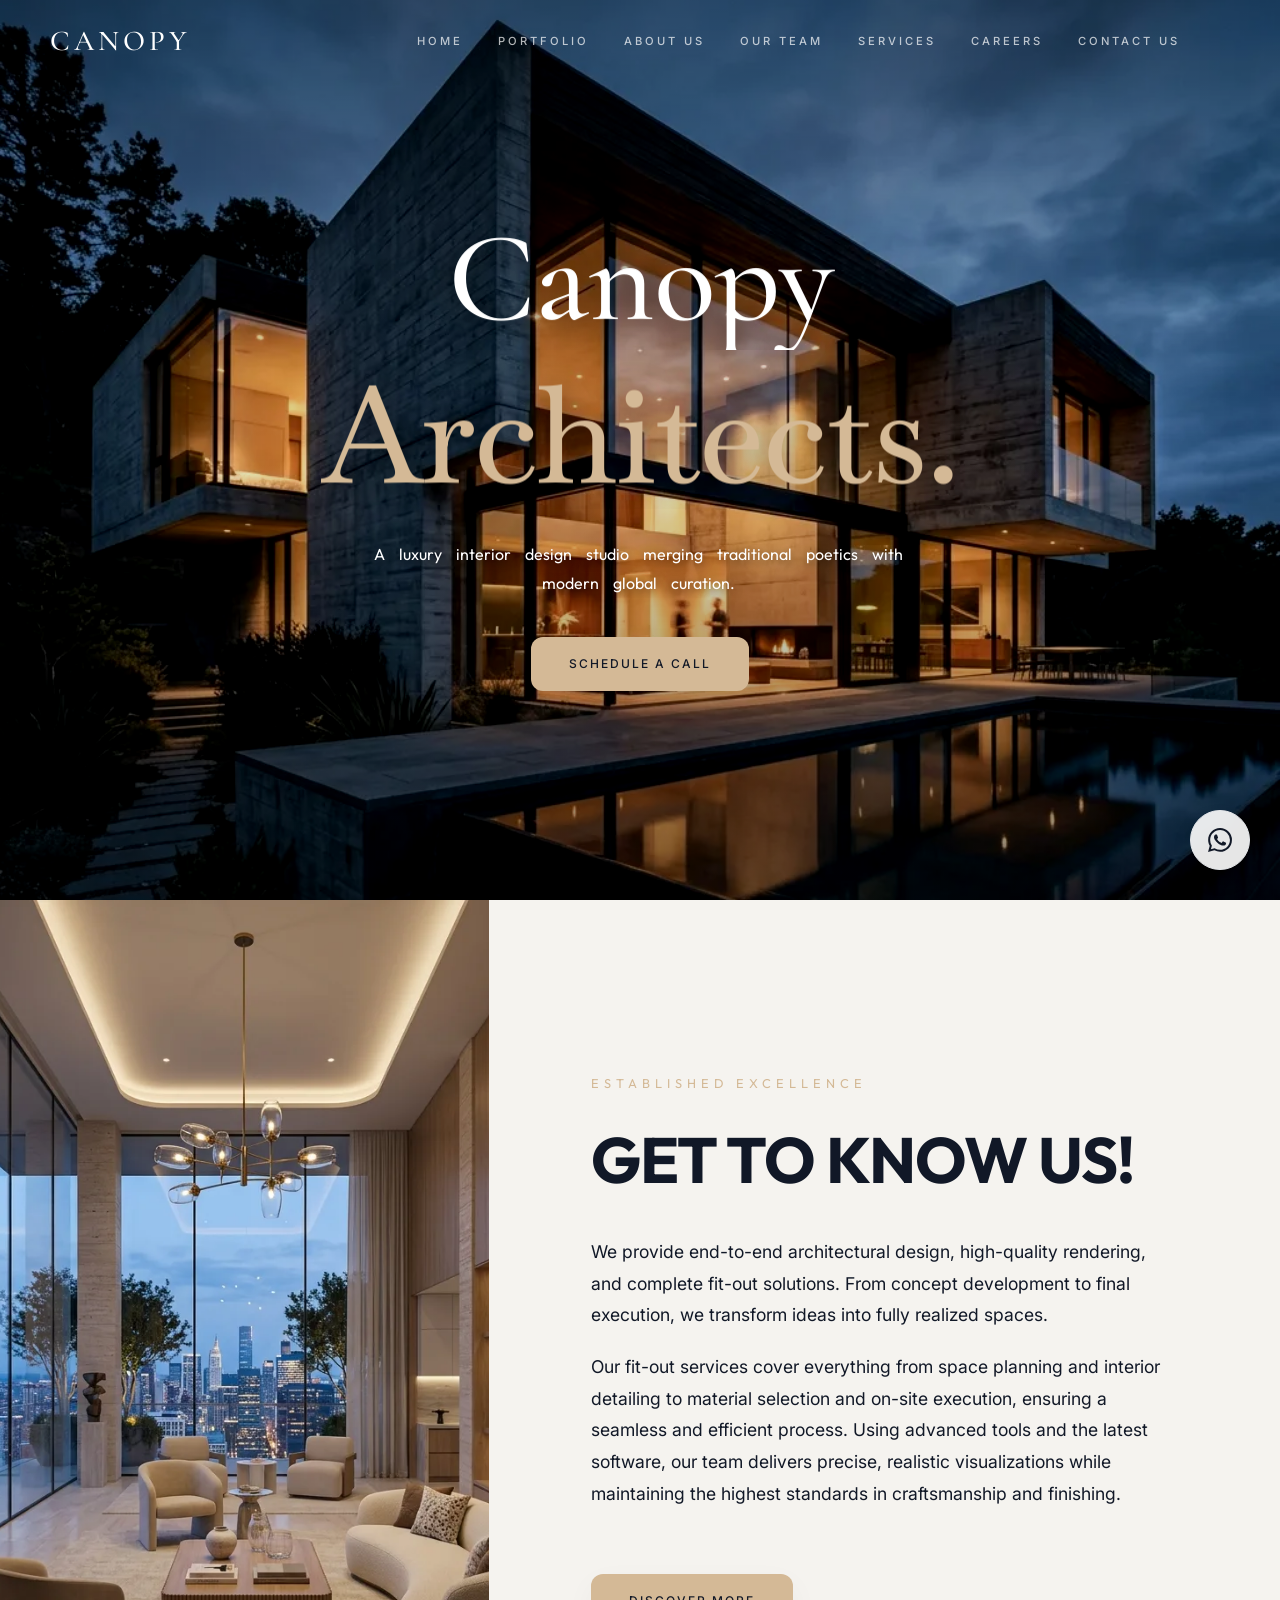
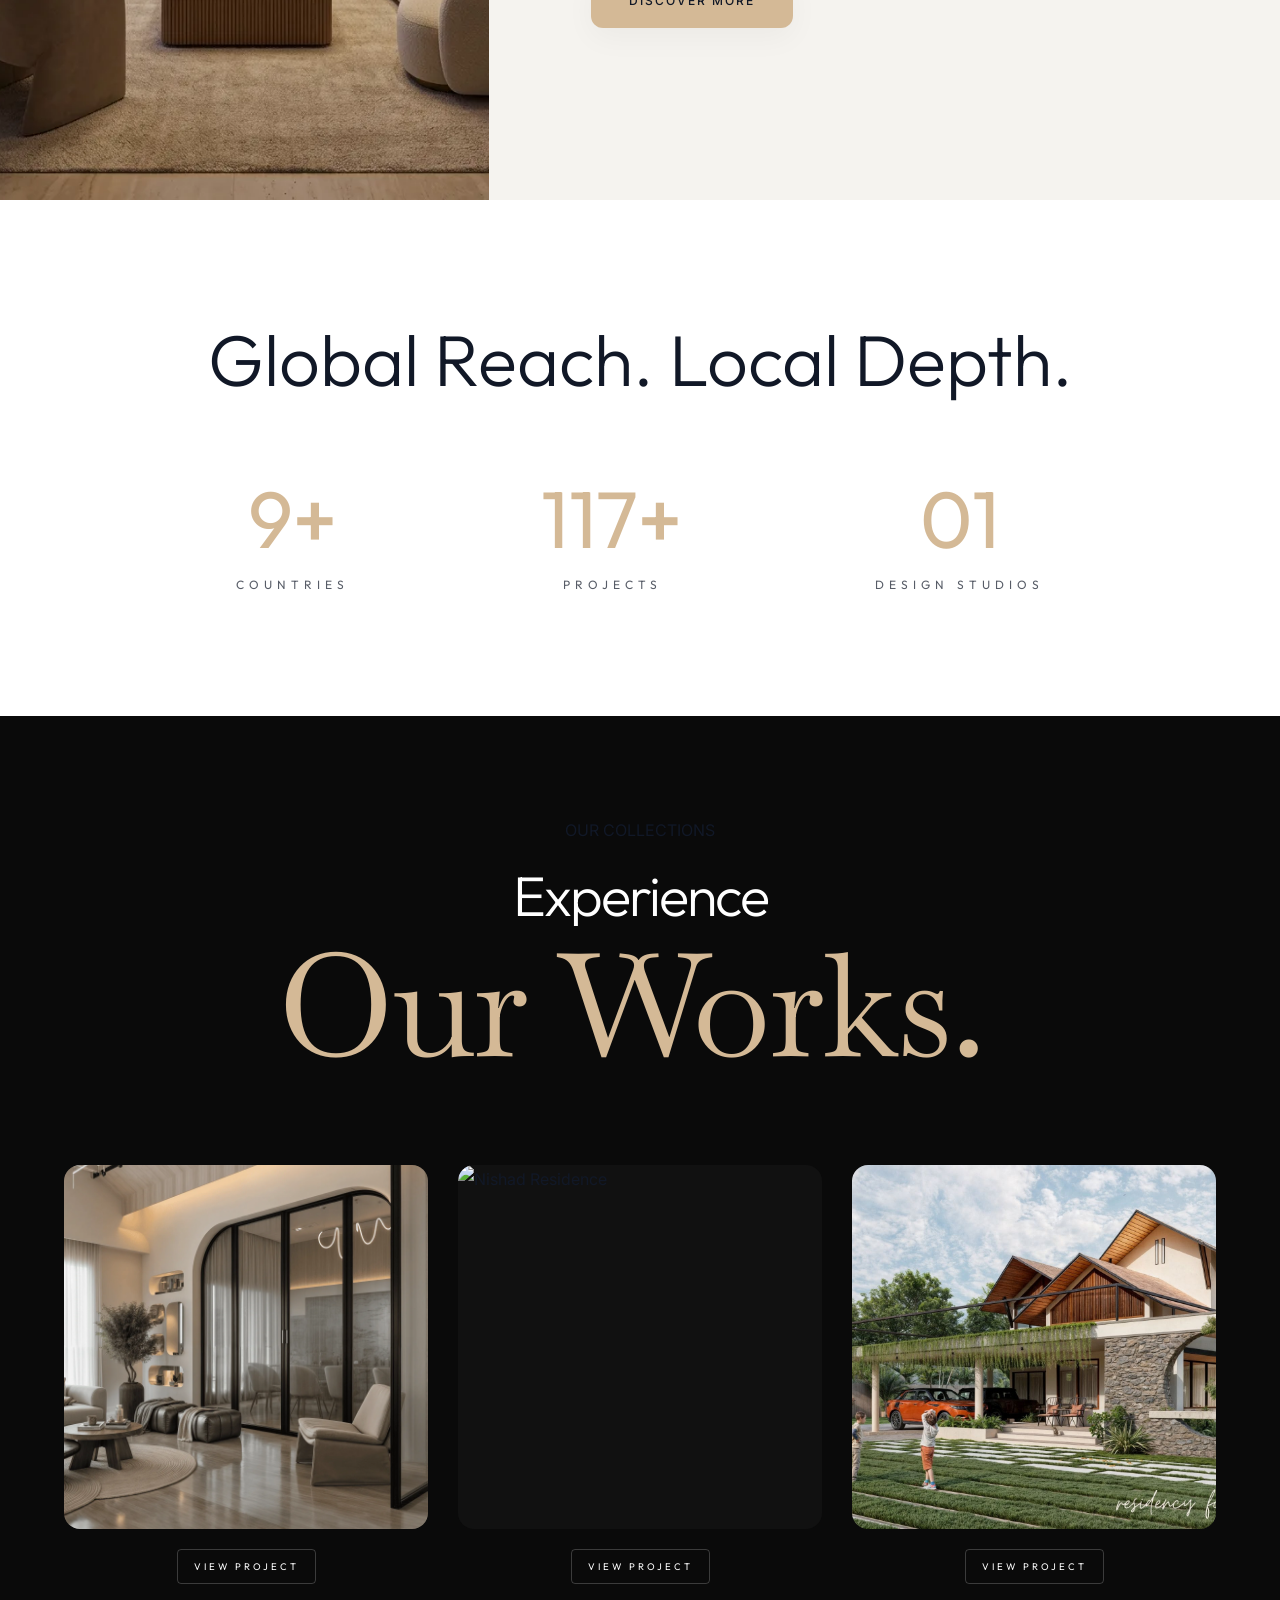
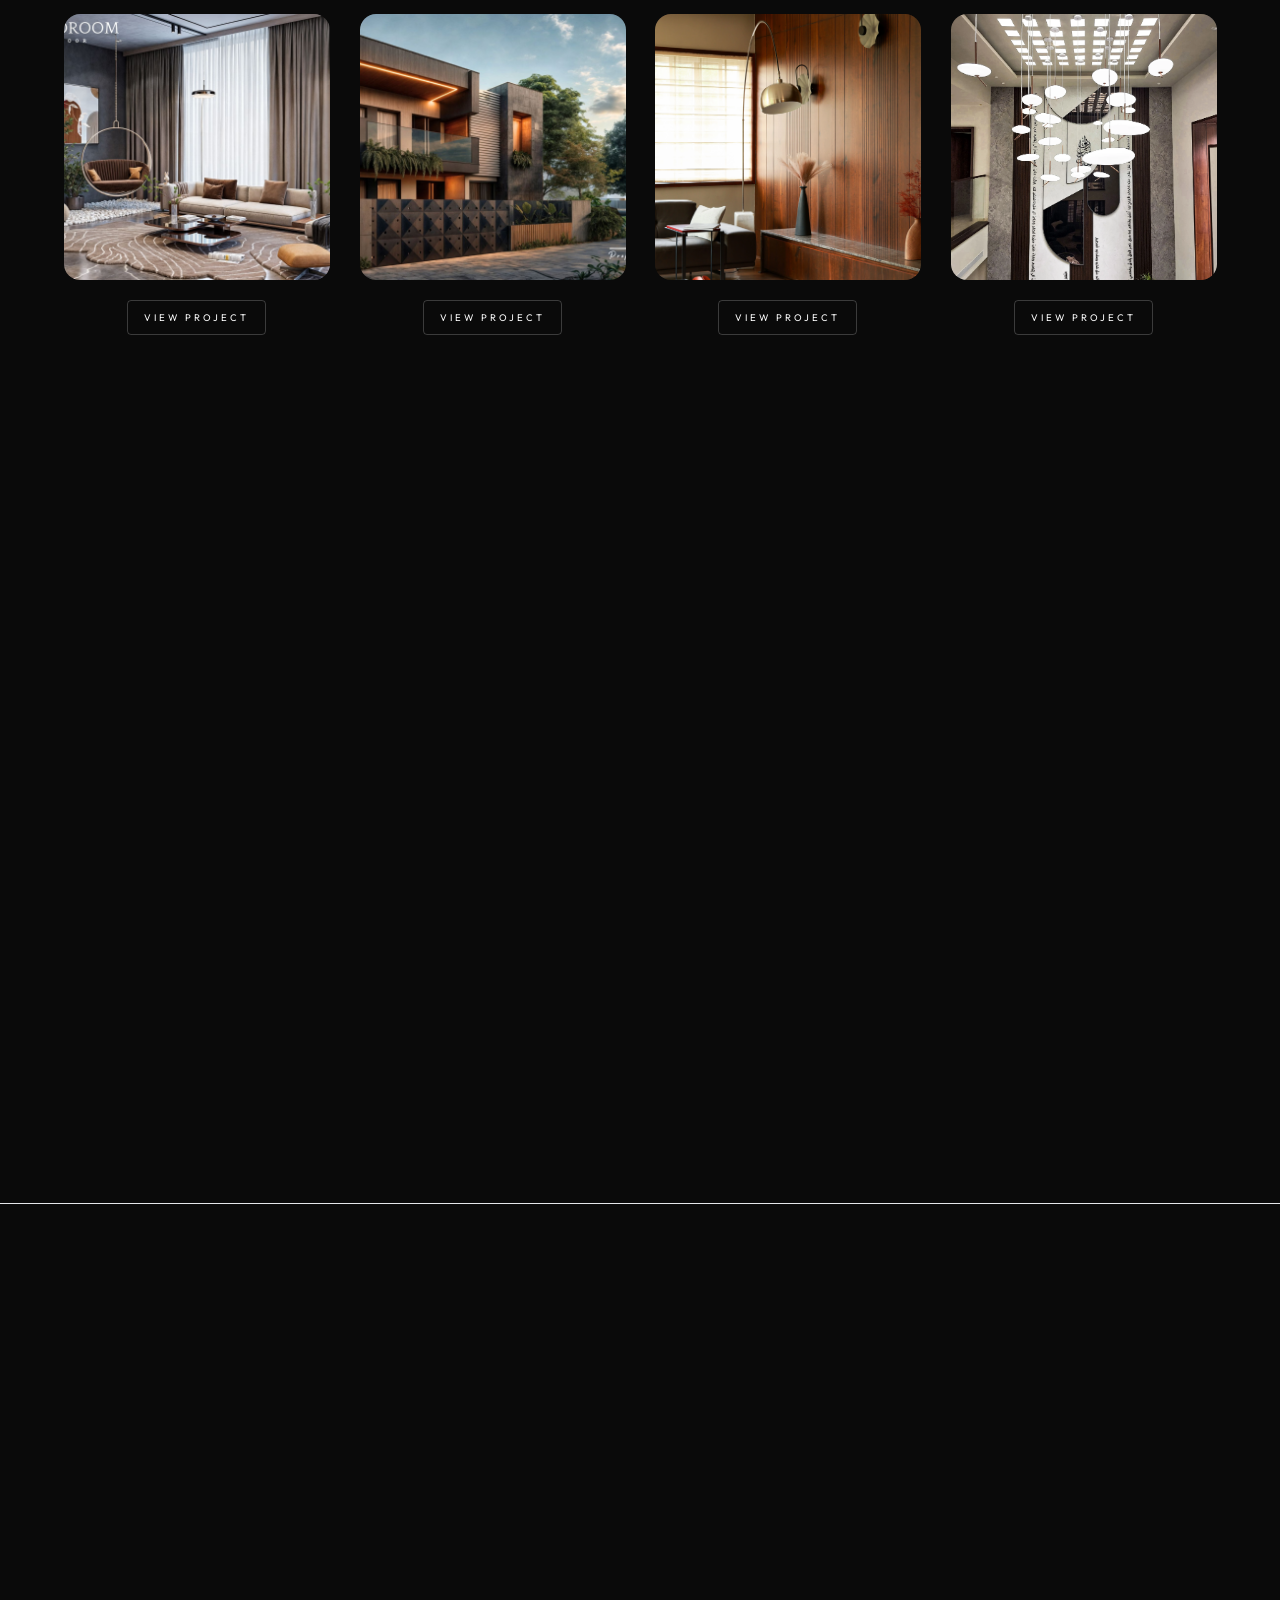
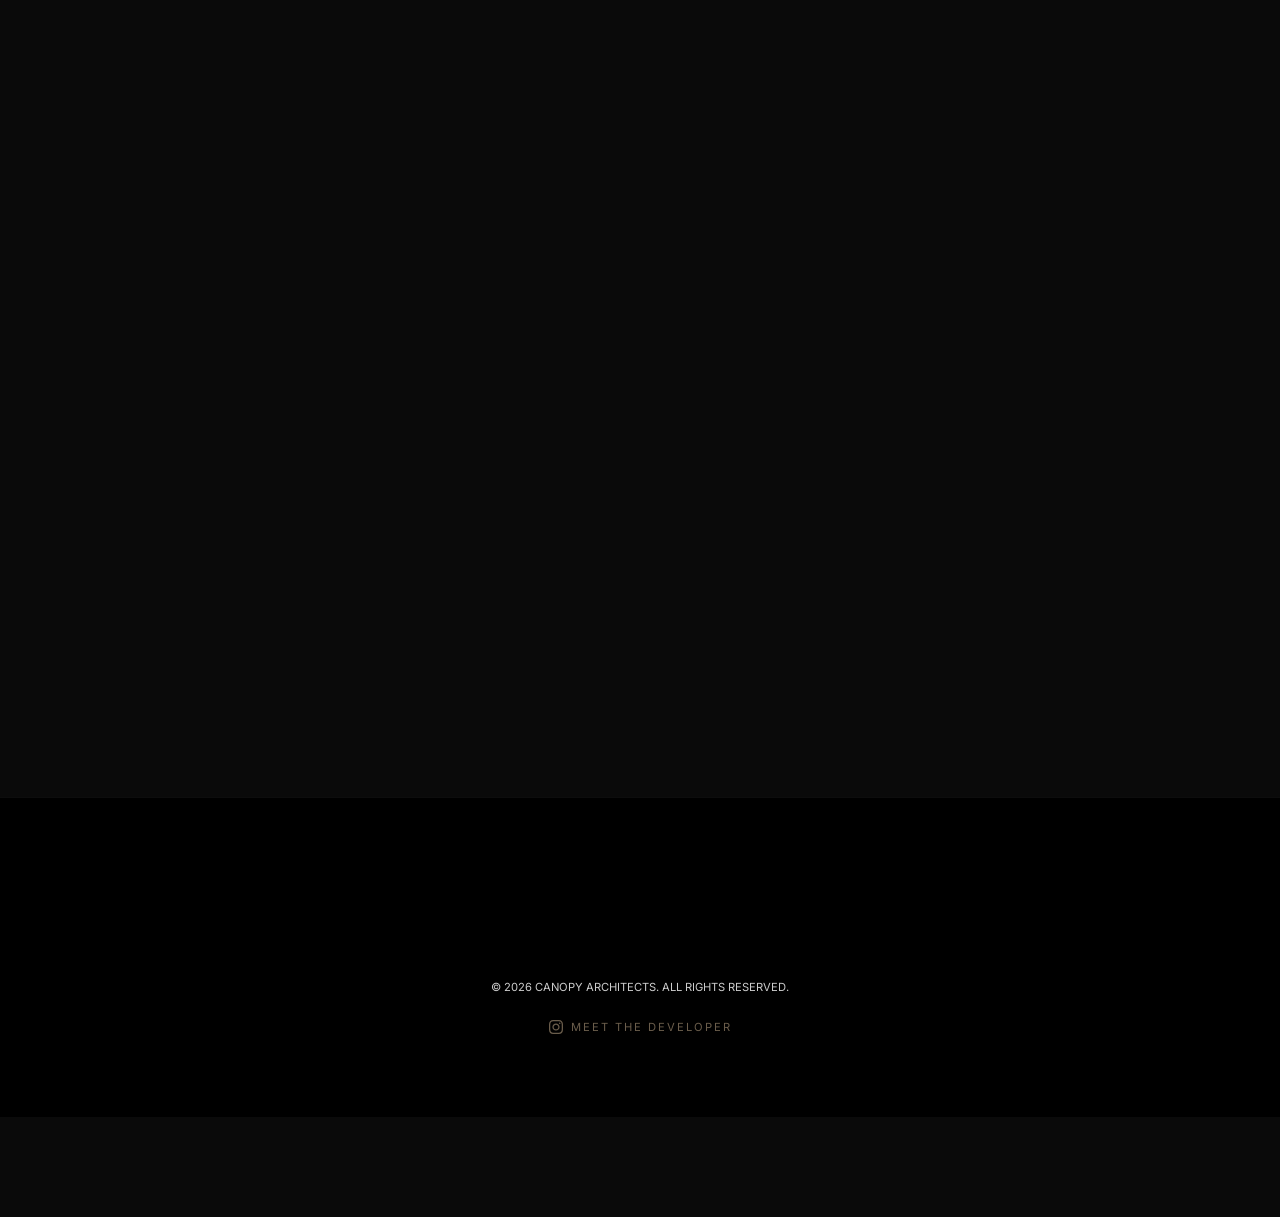
==== commit 4d2d02ec: "50" ====
--- a/index.html
+++ b/index.html
@@ -4,12 +4,12 @@
     <meta charset="UTF-8">
     <meta name="viewport" content="width=device-width, initial-scale=1.0">
     <meta name="color-scheme" content="light">
-    <title>Canopy Interiors | Bespoke Spatial Curation and Interior Artistry</title>
-    <meta name="description" content="Canopy Interiors is a luxury global design studio based in Dubai and Kerala, specializing in interior architecture and curated living environments.">
-    <meta name="keywords" content="Canopy Interiors, luxury interior design, Dubai interior designer, Kerala interior design, spatial curation, interior architecture, residential interiors, bespoke curation, high-end interiors">
+    <title>Canopy Architects | Bespoke Spatial Curation and Interior Artistry</title>
+    <meta name="description" content="Canopy Architects is a luxury global design studio based in Dubai and Kerala, specializing in interior architecture and curated living environments.">
+    <meta name="keywords" content="Canopy Architects, luxury interior design, Dubai interior designer, Kerala interior design, spatial curation, interior architecture, residential interiors, bespoke curation, high-end interiors">
     <meta name="robots" content="index, follow">
-    <meta property="og:title" content="Canopy Interiors | Bespoke Spatial Curation and Interior Artistry">
-    <meta property="og:description" content="Canopy Interiors is a luxury global design studio based in Dubai and Kerala, specializing in interior architecture.">
+    <meta property="og:title" content="Canopy Architects | Bespoke Spatial Curation and Interior Artistry">
+    <meta property="og:description" content="Canopy Architects is a luxury global design studio based in Dubai and Kerala, specializing in interior architecture.">
     <meta property="og:type" content="website">
     <link rel="canonical" href="https://canopy-woad.vercel.app/">
     <link rel="stylesheet" href="style.css">
@@ -418,7 +418,7 @@
                 </div>
                 <a href="#" aria-label="Facebook"><svg viewBox="0 0 24 24" width="20" height="20" fill="currentColor"><path d="M9 8h-3v4h3v12h5v-12h3.642l.358-4h-4v-2.201c0-1.137.272-1.532 1.134-1.532h2.224v-4.267c-.383-.051-1.694-.163-3.221-.163-3.189 0-5.388 1.948-5.388 5.514v2.651z"/></svg></a></div>
 
-            <p style="font-size: 0.7rem; opacity: 0.5; margin-top: 50px;">&copy; 2026 CANOPY INTERIORS. ALL RIGHTS RESERVED.</p>
+            <p style="font-size: 0.7rem; opacity: 0.5; margin-top: 50px;">&copy; 2026 CANOPY ARCHITECTS. ALL RIGHTS RESERVED.</p>
             <style>
                 @media (max-width: 768px) {
                     .gallery-grid { grid-template-columns: repeat(2, 1fr) !important; gap: 10px !important; }
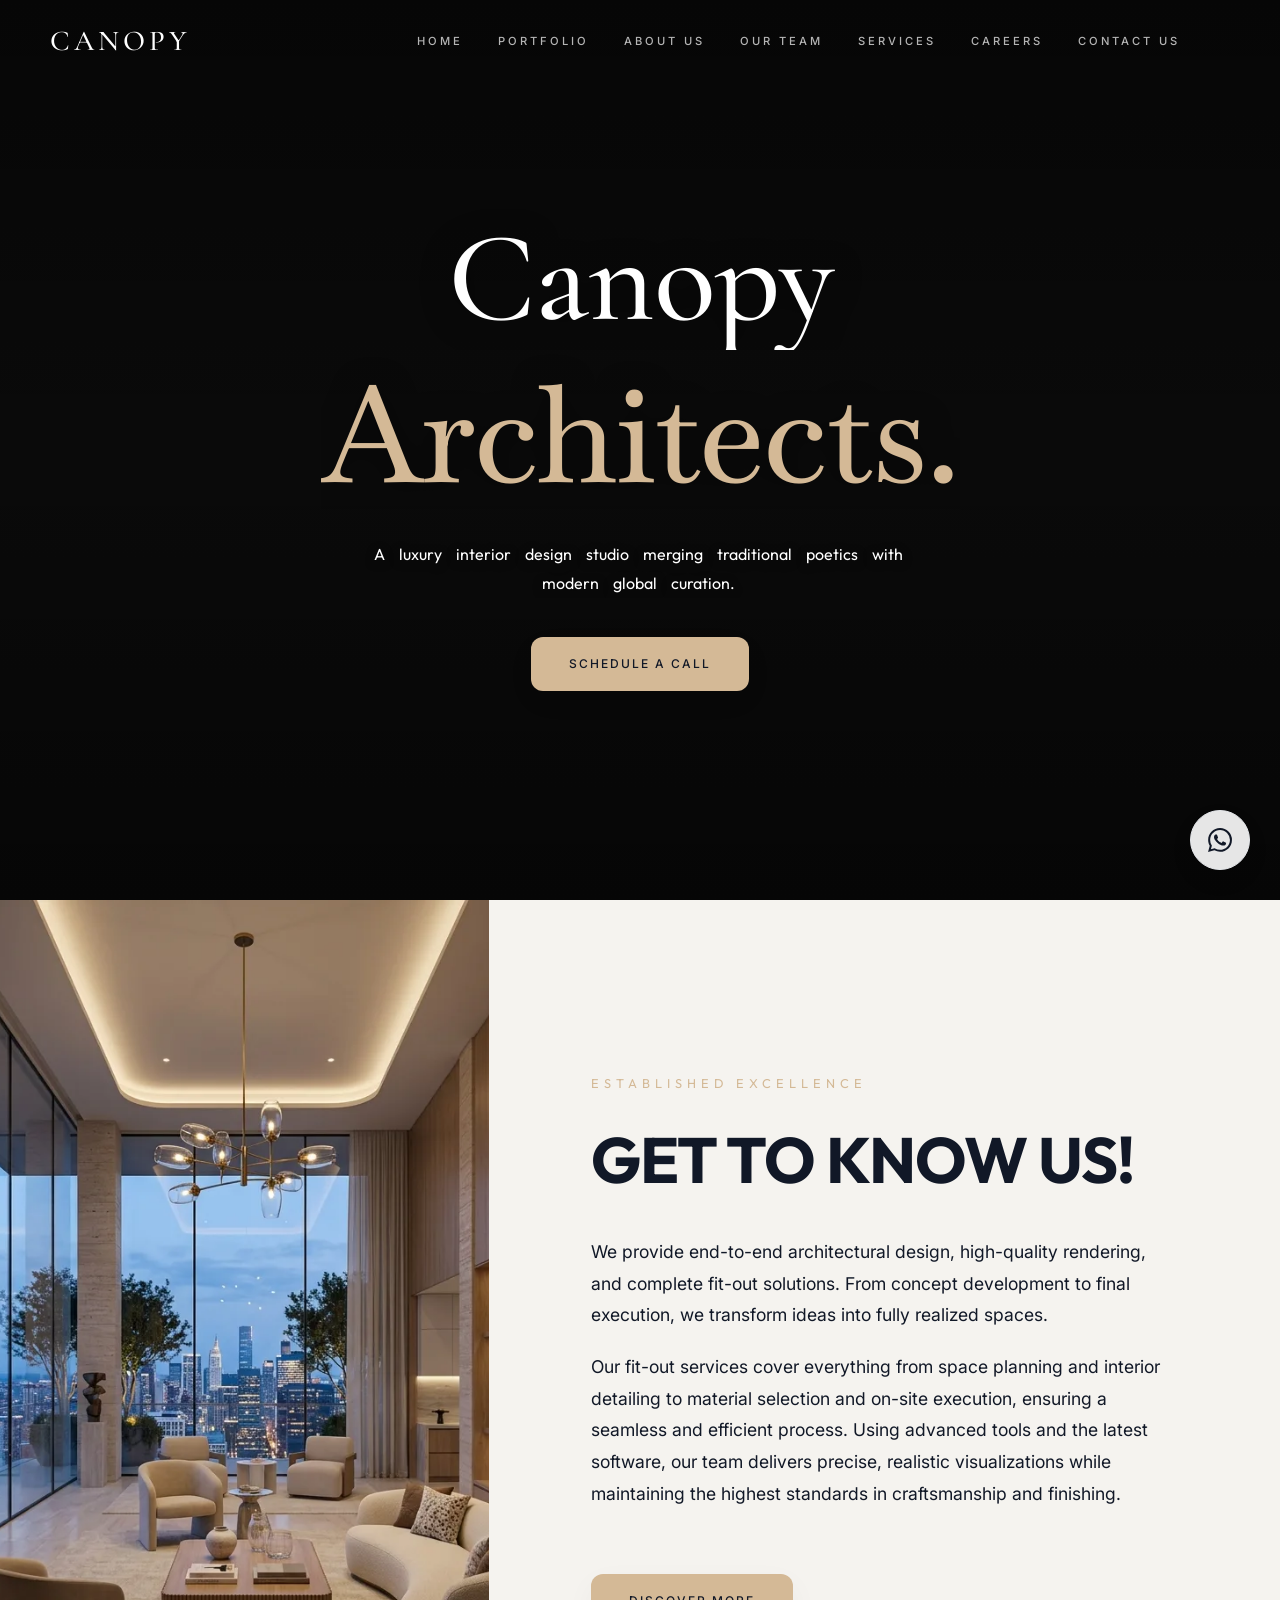
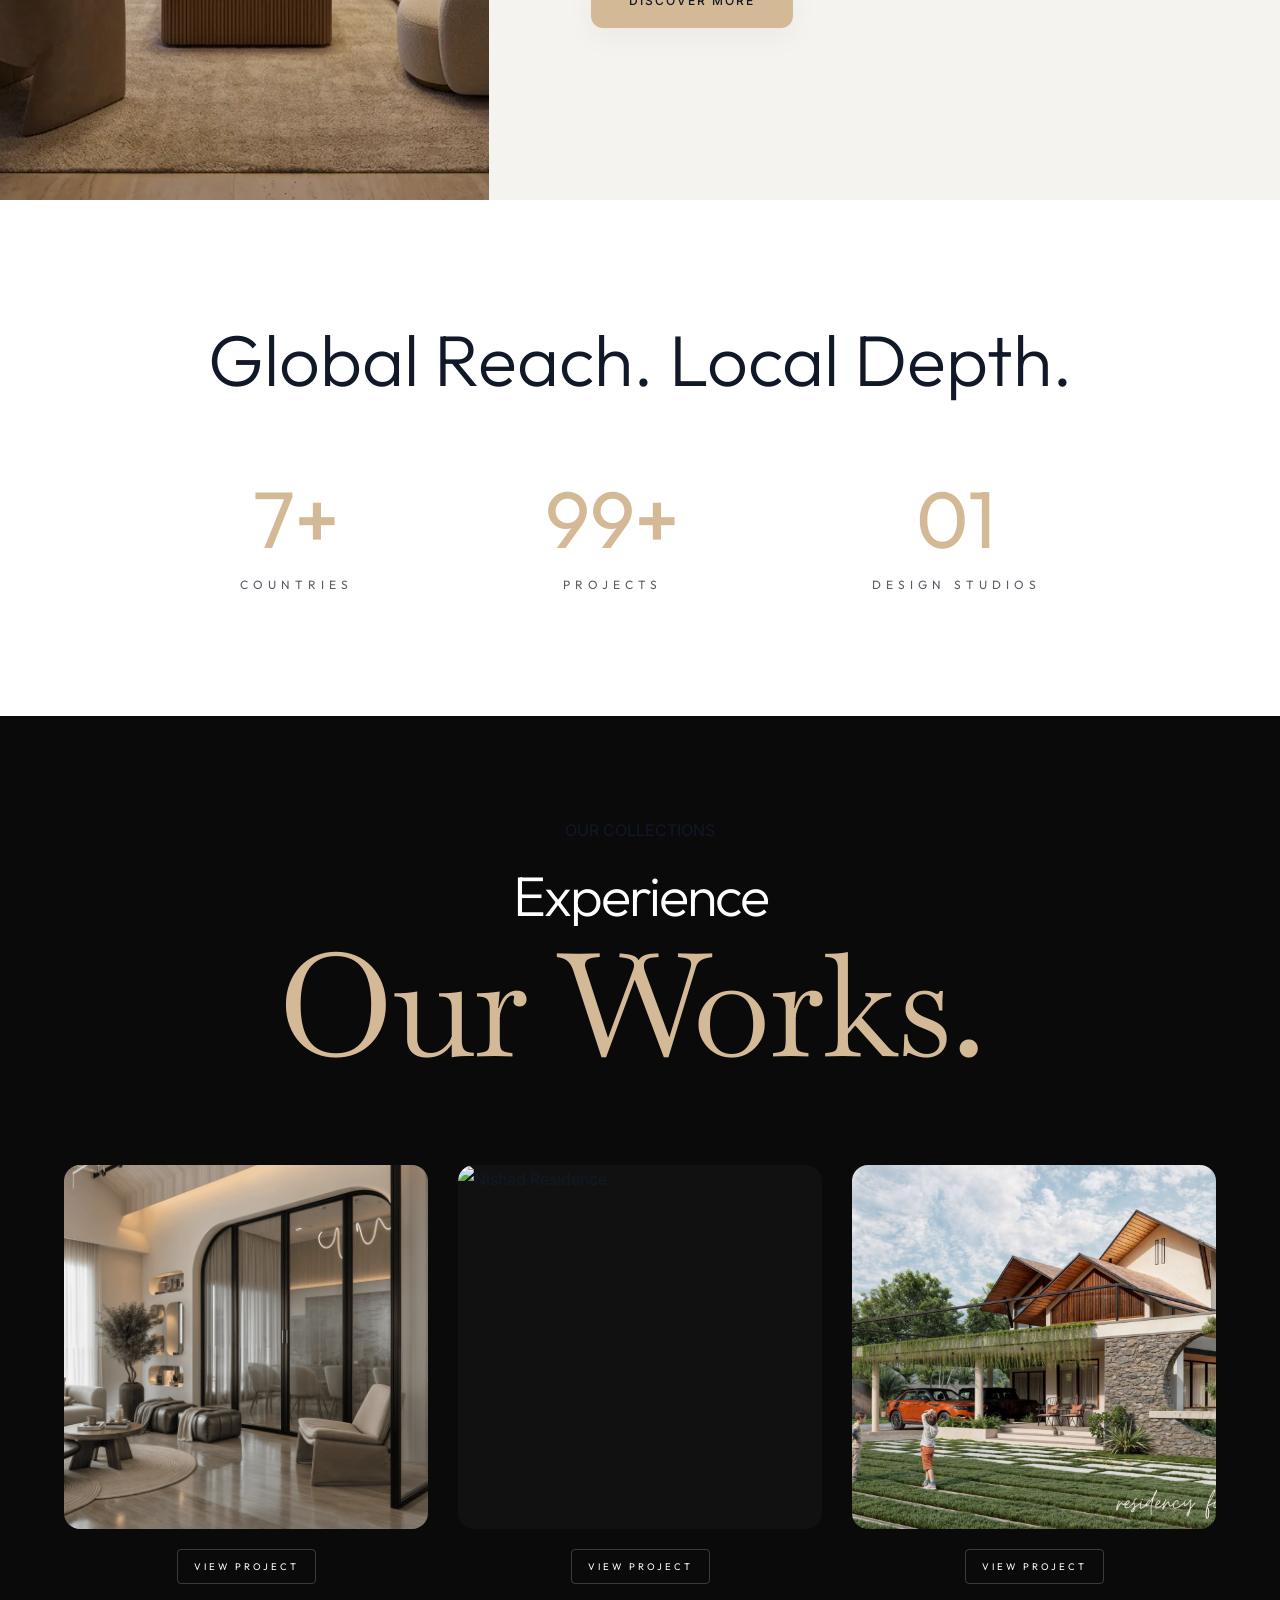
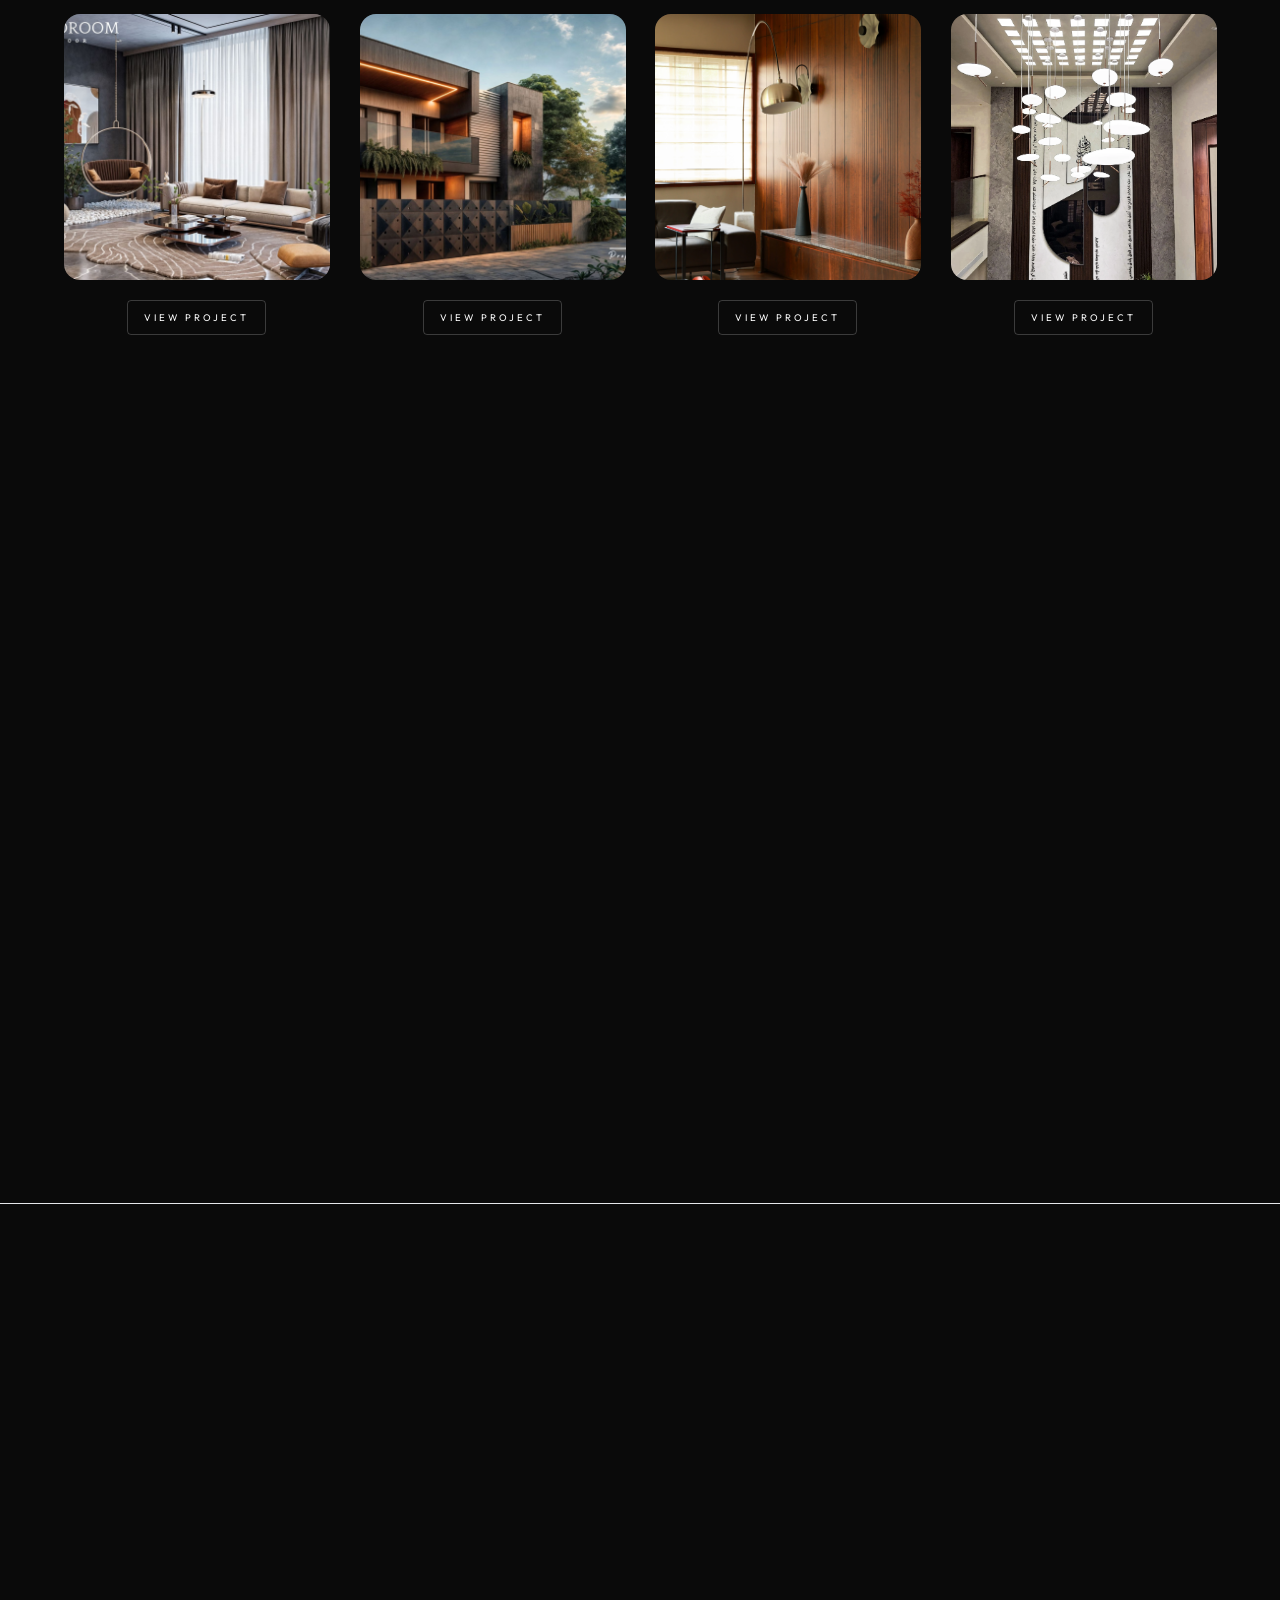
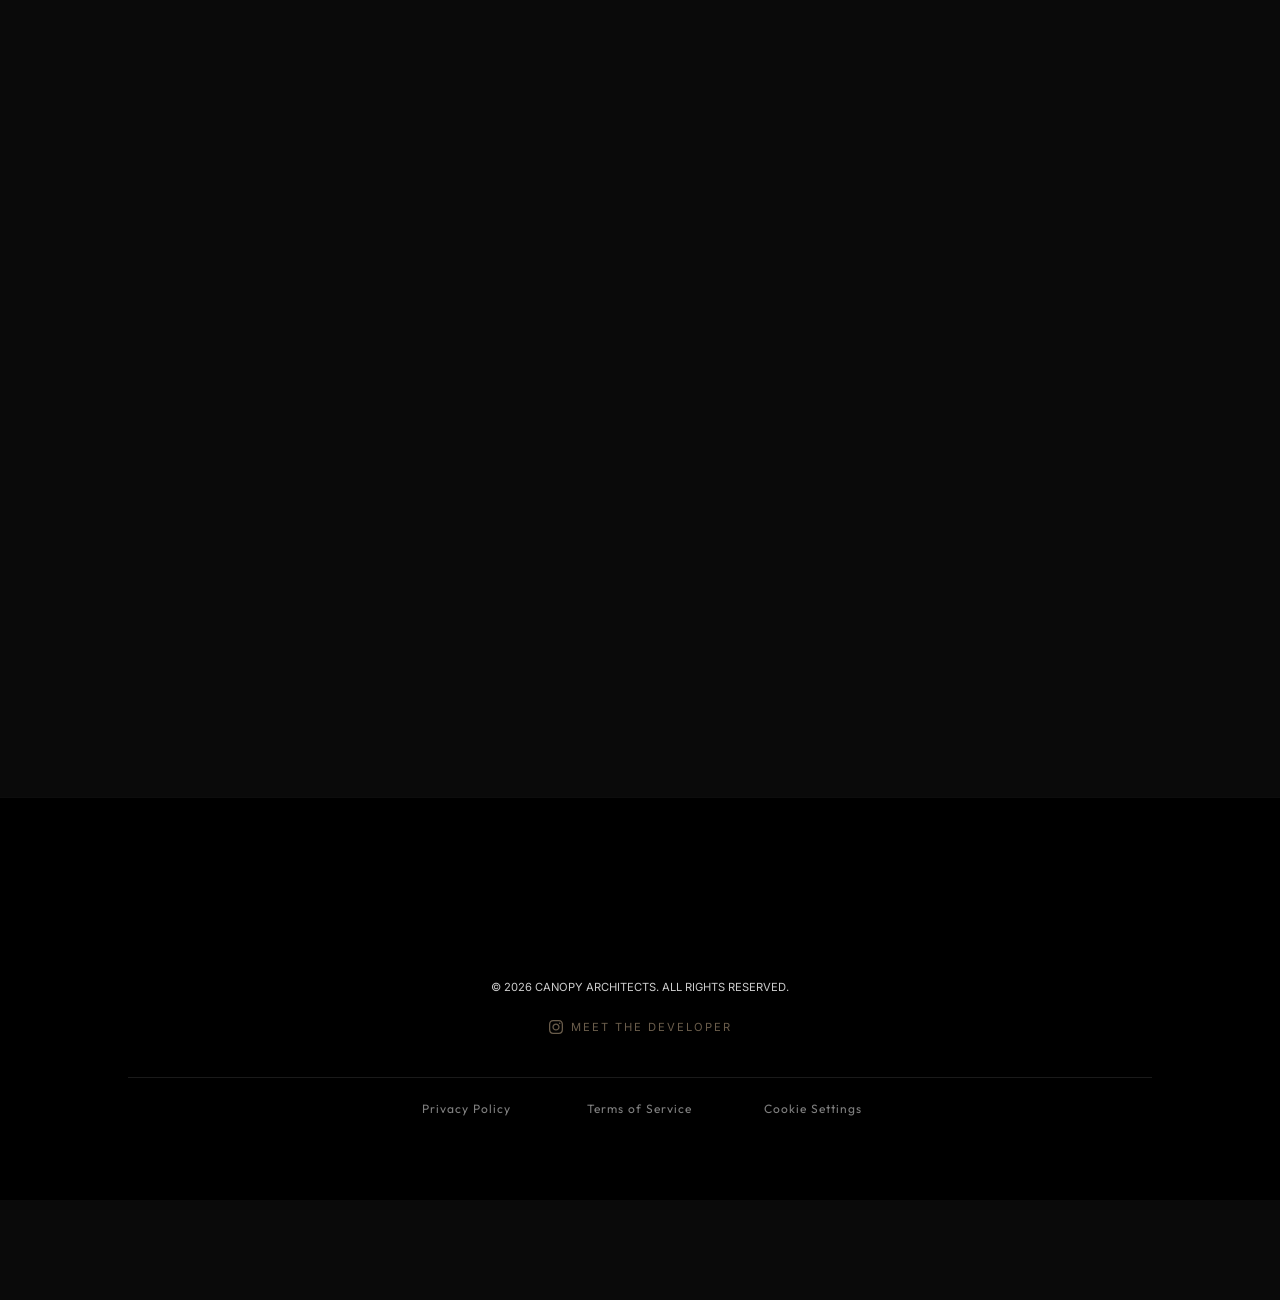
==== commit d6b81f80: "53" ====
--- a/index.html
+++ b/index.html
@@ -432,6 +432,12 @@
                     <svg viewBox="0 0 24 24" width="14" height="14" fill="currentColor"><path d="M12 2.163c3.204 0 3.584.012 4.85.07 3.252.148 4.771 1.691 4.919 4.919.058 1.265.069 1.645.069 4.849 0 3.205-.012 3.584-.069 4.849-.149 3.225-1.664 4.771-4.919 4.919-1.266.058-1.644.07-4.85.07-3.204 0-3.584-.012-4.849-.07-3.26-.149-4.771-1.699-4.919-4.92-.058-1.265-.07-1.644-.07-4.849 0-3.204.013-3.583.07-4.849.149-3.227 1.664-4.771 4.919-4.919 1.266-.057 1.645-.069 4.849-.069zm0-2.163c-3.259 0-3.667.014-4.947.072-4.358.2-6.78 2.618-6.98 6.98-.059 1.281-.073 1.689-.073 4.948 0 3.259.014 3.668.072 4.948.2 4.358 2.618 6.78 6.98 6.98 1.281.058 1.689.072 4.948.072 3.259 0 3.668-.014 4.948-.072 4.354-.2 6.782-2.618 6.979-6.98.059-1.28.073-1.689.073-4.948 0-3.259-.014-3.667-.072-4.947-.196-4.354-2.617-6.78-6.979-6.98-1.281-.059-1.69-.073-4.949-.073zm0 5.838c-3.403 0-6.162 2.759-6.162 6.162s2.759 6.163 6.162 6.163 6.162-2.759 6.162-6.163-2.759-6.162-6.162-6.162zm0 10.162c-2.209 0-4-1.79-4-4 0-2.209 1.791-4 4-4s4 1.791 4 4c0 2.21-1.791 4-4 4zm6.406-11.845c-.796 0-1.441.645-1.441 1.44s.645 1.44 1.441 1.44c.795 0 1.439-.645 1.439-1.44s-.644-1.44-1.439-1.44z"/></svg>
                     MEET THE DEVELOPER
                 </a>
+            </div>
+            <hr class="footer-divider">
+            <div class="footer-legal">
+                <a href="#">Privacy Policy</a>
+                <a href="#">Terms of Service</a>
+                <a href="#">Cookie Settings</a>
             </div>
         </footer>
     </main>
--- a/style.css
+++ b/style.css
@@ -2994,4 +2994,45 @@
     transform: translateX(-6px);
 }
 
-
+/* Footer Legal Links */
+.footer-divider {
+    border: 0;
+    border-top: 1px solid rgba(0, 0, 0, 0.1);
+    margin: 40px auto 20px;
+    width: 100%;
+    max-width: 1200px;
+}
+
+.footer-refined .footer-divider {
+    border-top: 1px solid rgba(255, 255, 255, 0.1);
+}
+
+.footer-legal {
+    display: flex;
+    justify-content: center;
+    gap: 20px;
+    margin: 20px auto 0;
+    max-width: 500px;
+}
+
+.footer-legal a {
+    flex: 1;
+    text-align: center;
+    font-family: var(--font-sans);
+    font-size: 0.75rem;
+    color: #6b7280;
+    text-decoration: none;
+    letter-spacing: 1px;
+    transition: color 0.3s ease;
+}
+
+.footer-refined .footer-legal a {
+    color: rgba(255, 255, 255, 0.5);
+}
+
+.footer-legal a:hover {
+    color: var(--accent-color);
+}
+
+
+
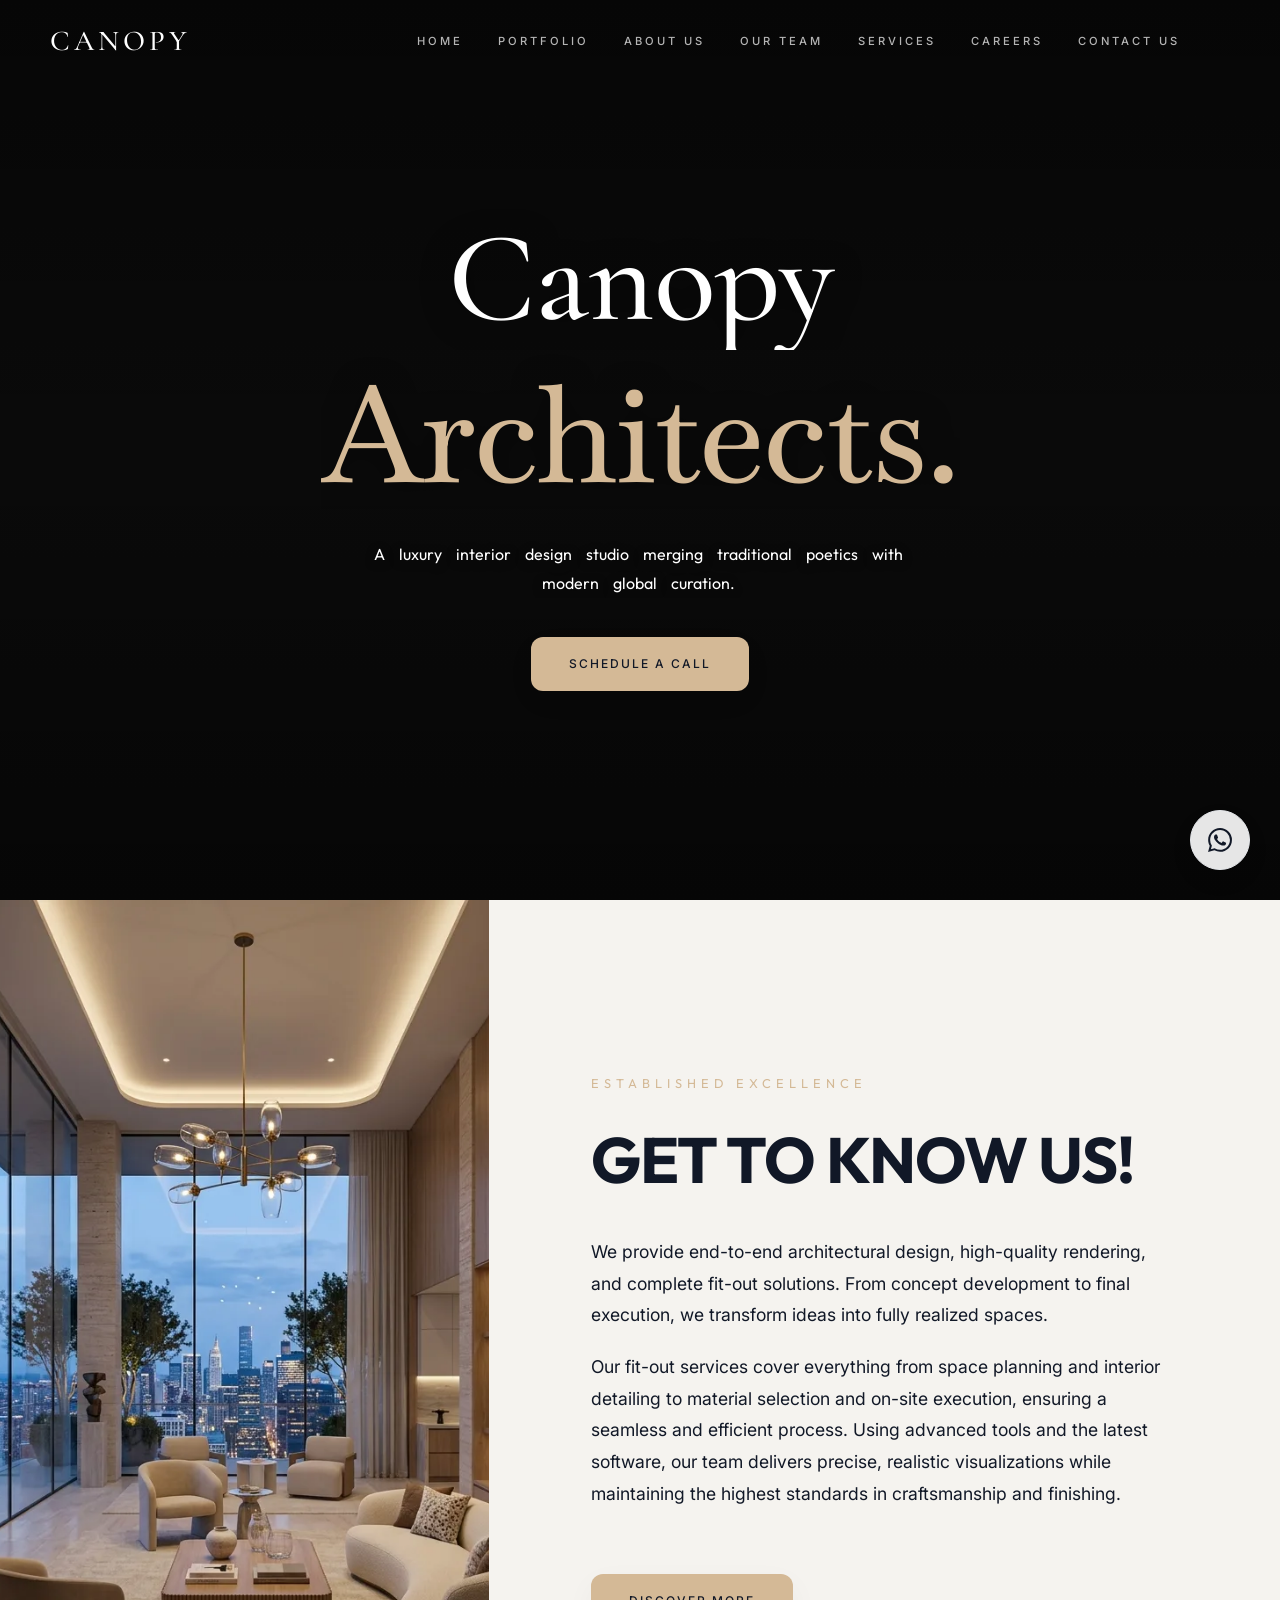
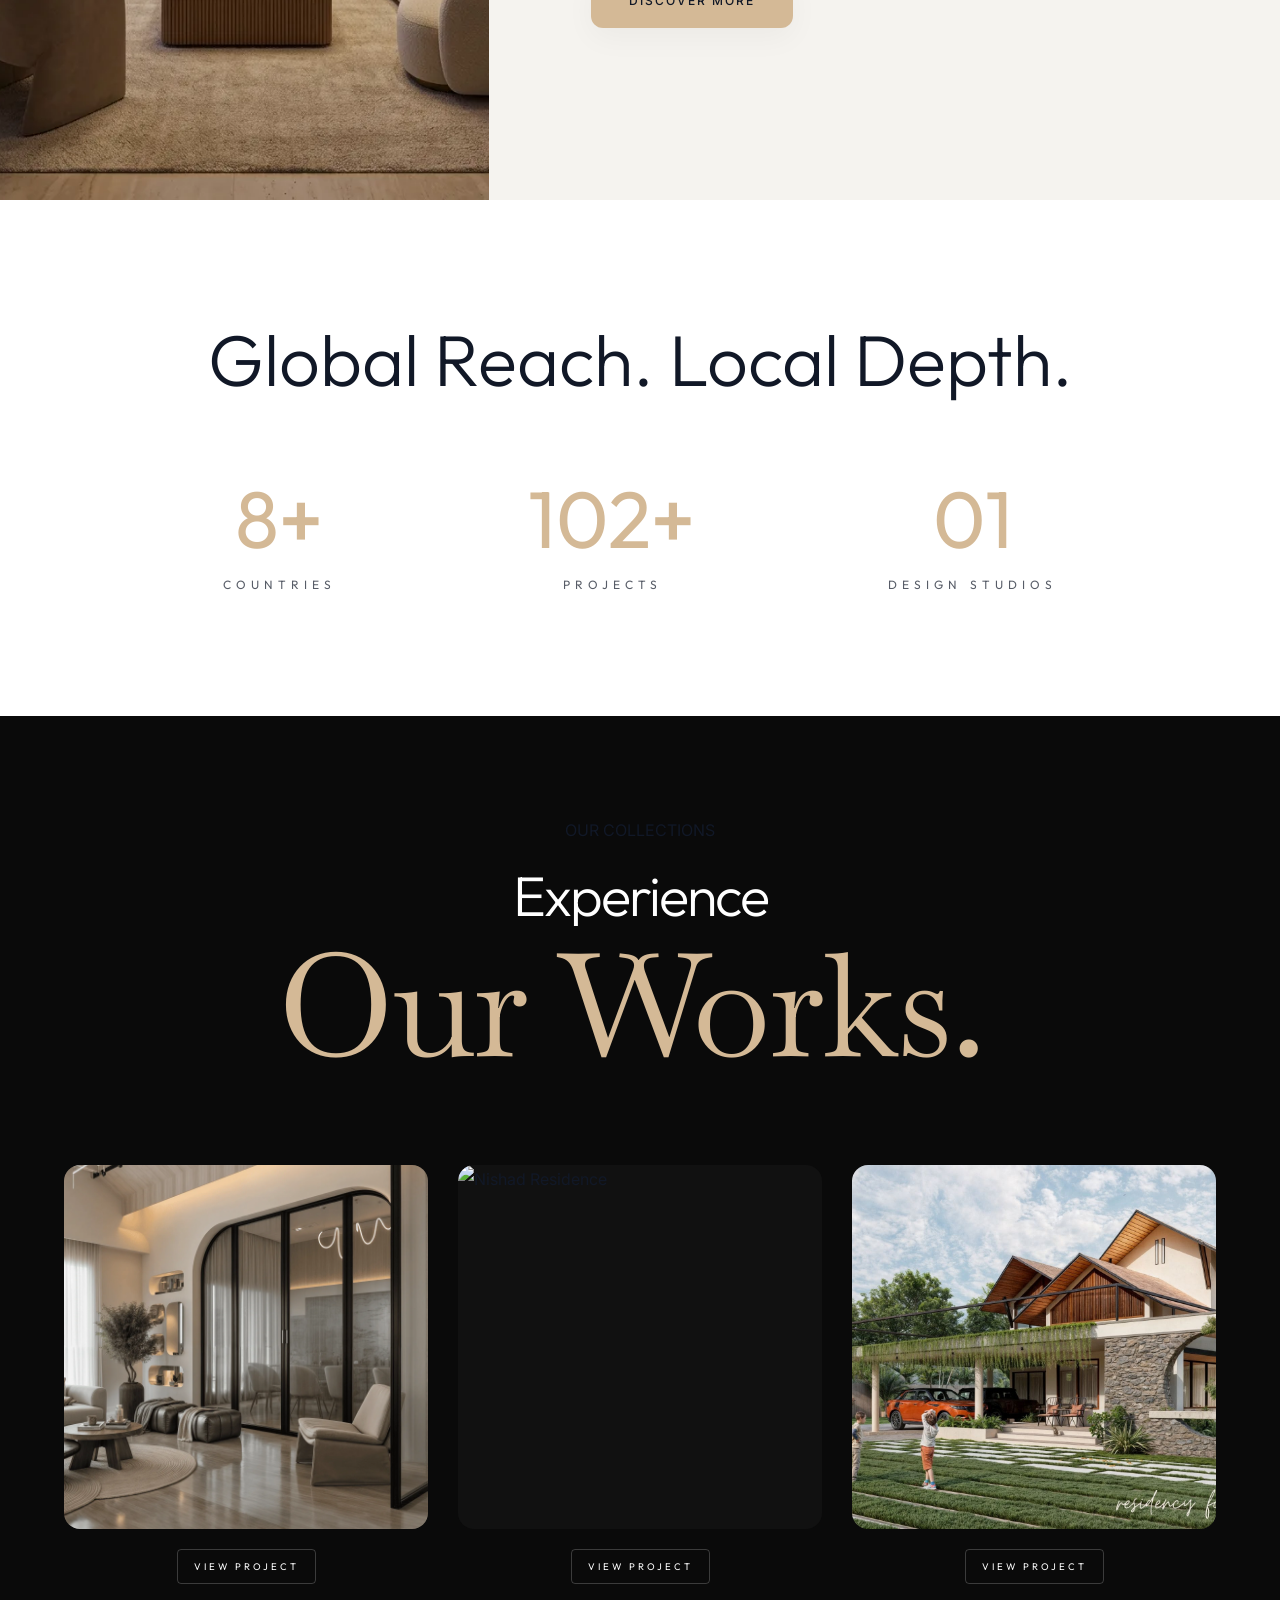
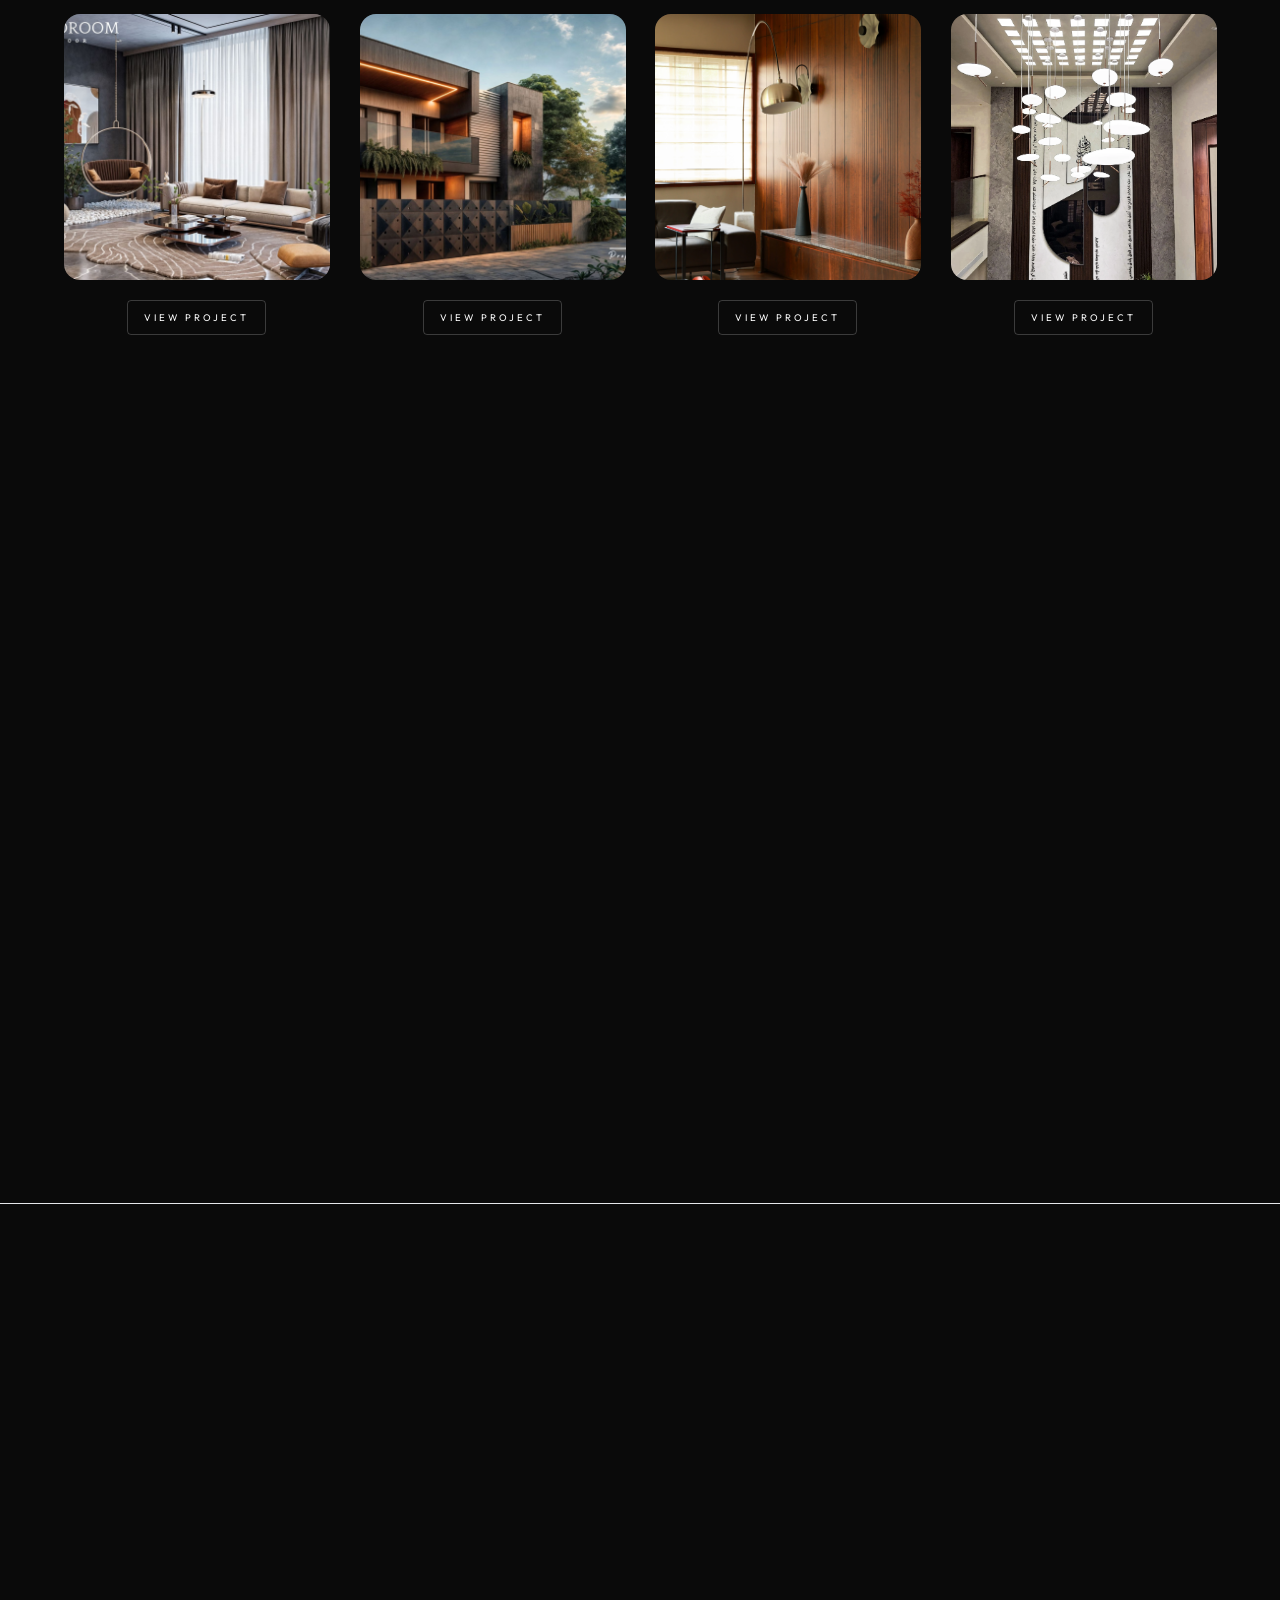
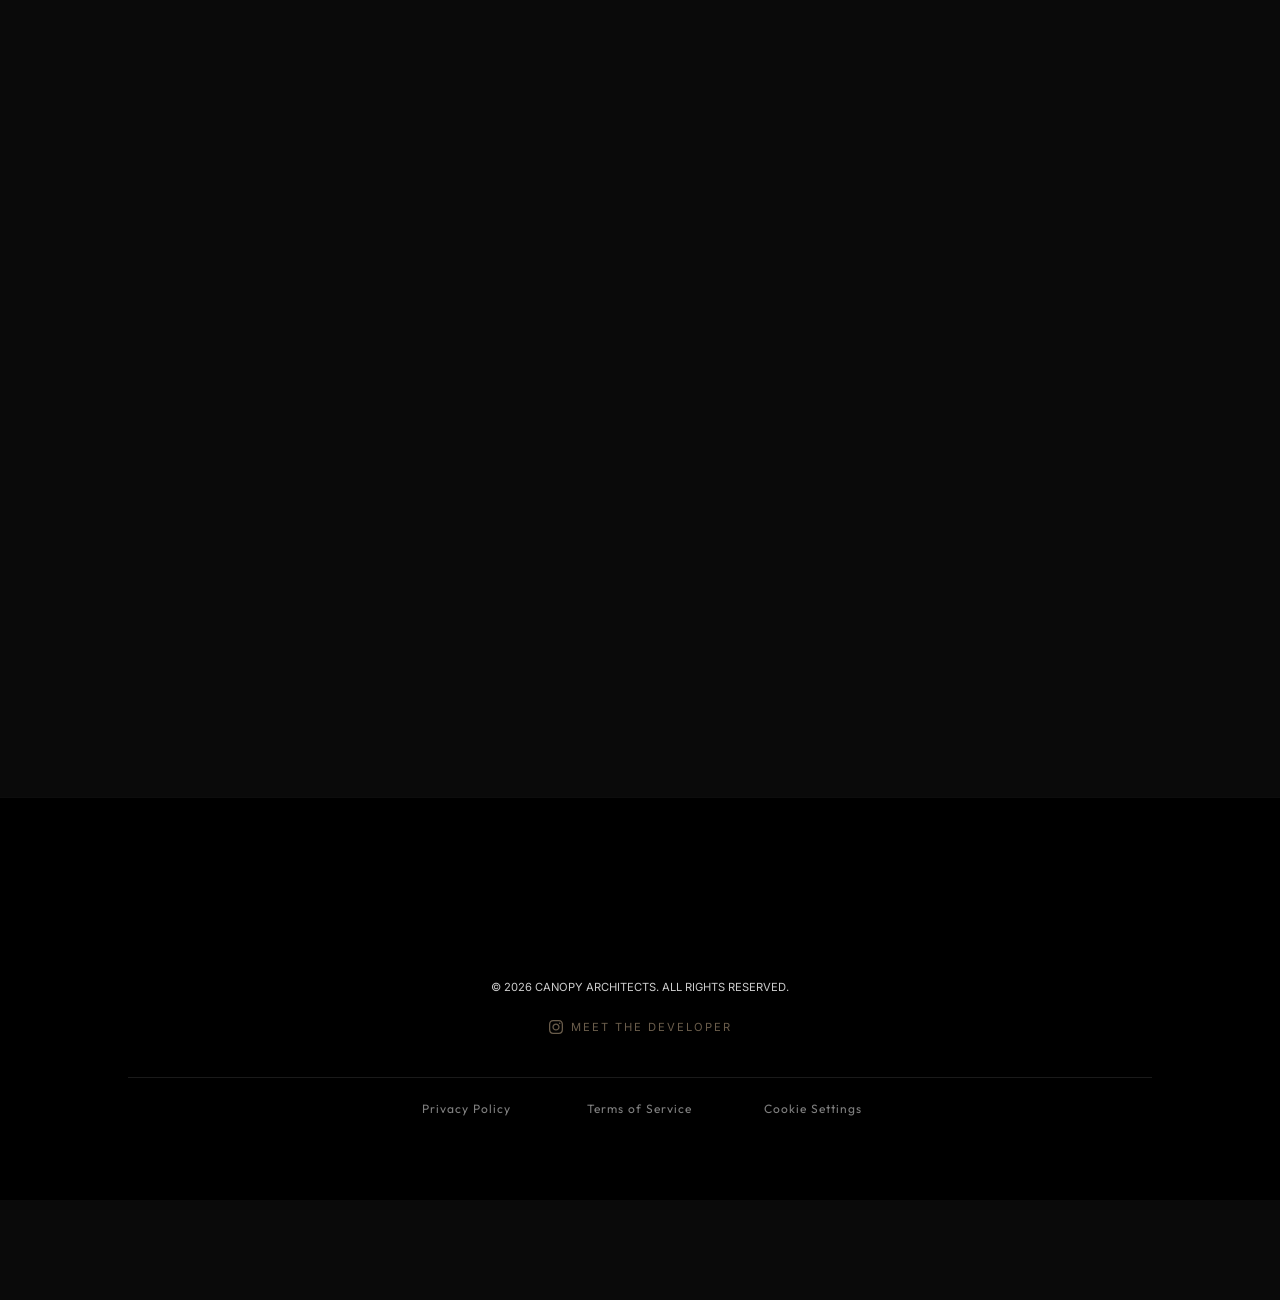
==== commit bdf9c742: "54" ====
--- a/index.html
+++ b/index.html
@@ -68,7 +68,7 @@
             </h1>
             <p class="hero-sub reveal cascade-text">A luxury interior design studio merging traditional poetics with modern global curation.</p>
             <div class="hero-btns reveal">
-                <a href="tel:+971563451439" class="btn primary">Schedule a Call</a>
+                <a href="#schedule-call" class="btn primary schedule-call-trigger">Schedule a Call</a>
             </div>
         </section>
 
--- a/style.css
+++ b/style.css
@@ -908,7 +908,9 @@
 
 .hero-btns {
     display: flex;
-    gap: 20px;
+    gap: 15px;
+    flex-wrap: wrap;
+    justify-content: center;
 }
 
 .btn {
@@ -3034,5 +3036,179 @@
     color: var(--accent-color);
 }
 
-
-
+/* Schedule Call Modal Overlay & Cards */
+.schedule-modal-overlay {
+    position: fixed;
+    top: 0;
+    left: 0;
+    width: 100vw;
+    height: 100vh;
+    background: rgba(0, 0, 0, 0.78);
+    backdrop-filter: blur(14px);
+    -webkit-backdrop-filter: blur(14px);
+    z-index: 9999;
+    display: flex;
+    align-items: center;
+    justify-content: center;
+    opacity: 0;
+    pointer-events: none;
+    transition: opacity 0.4s cubic-bezier(0.16, 1, 0.3, 1);
+    padding: 20px;
+}
+
+.schedule-modal-overlay.active {
+    opacity: 1;
+    pointer-events: auto;
+}
+
+.schedule-modal-card {
+    background: #141414;
+    border: 1px solid rgba(212, 185, 150, 0.3);
+    border-radius: 24px;
+    padding: 45px 35px 35px;
+    max-width: 500px;
+    width: 100%;
+    position: relative;
+    box-shadow: 0 30px 70px rgba(0, 0, 0, 0.6);
+    transform: scale(0.9) translateY(20px);
+    transition: transform 0.4s cubic-bezier(0.16, 1, 0.3, 1);
+    text-align: center;
+    color: #ffffff;
+}
+
+.schedule-modal-overlay.active .schedule-modal-card {
+    transform: scale(1) translateY(0);
+}
+
+.schedule-modal-close {
+    position: absolute;
+    top: 20px;
+    right: 20px;
+    width: 36px;
+    height: 36px;
+    border-radius: 50%;
+    background: rgba(255, 255, 255, 0.08);
+    border: 1px solid rgba(255, 255, 255, 0.15);
+    color: #ffffff;
+    font-size: 1.2rem;
+    cursor: pointer;
+    display: flex;
+    align-items: center;
+    justify-content: center;
+    transition: all 0.3s ease;
+}
+
+.schedule-modal-close:hover {
+    background: var(--accent-color);
+    color: #111111;
+    border-color: var(--accent-color);
+    transform: rotate(90deg);
+}
+
+.schedule-modal-title {
+    font-family: var(--font-heading);
+    font-size: 2.2rem;
+    font-weight: 300;
+    letter-spacing: -0.5px;
+    margin-bottom: 8px;
+    color: #ffffff;
+}
+
+.schedule-modal-sub {
+    font-family: var(--font-body);
+    font-size: 0.88rem;
+    color: rgba(255, 255, 255, 0.65);
+    margin-bottom: 30px;
+    line-height: 1.5;
+}
+
+.schedule-options-grid {
+    display: flex;
+    flex-direction: column;
+    gap: 14px;
+}
+
+.schedule-option-item {
+    display: flex;
+    align-items: center;
+    justify-content: space-between;
+    padding: 18px 22px;
+    background: rgba(255, 255, 255, 0.04);
+    border: 1px solid rgba(255, 255, 255, 0.12);
+    border-radius: 16px;
+    text-decoration: none;
+    color: #ffffff;
+    transition: all 0.35s cubic-bezier(0.16, 1, 0.3, 1);
+    text-align: left;
+}
+
+.schedule-option-item:hover {
+    background: rgba(212, 185, 150, 0.12);
+    border-color: var(--accent-color);
+    transform: translateY(-3px);
+    box-shadow: 0 12px 30px rgba(0, 0, 0, 0.35);
+}
+
+.schedule-option-info {
+    display: flex;
+    flex-direction: column;
+    gap: 4px;
+}
+
+.schedule-option-location {
+    font-family: var(--font-sans);
+    font-size: 0.68rem;
+    letter-spacing: 3px;
+    text-transform: uppercase;
+    color: var(--accent-color);
+    font-weight: 600;
+}
+
+.schedule-option-number {
+    font-family: var(--font-heading);
+    font-size: 1.25rem;
+    font-weight: 400;
+    color: #ffffff;
+    letter-spacing: 0.5px;
+}
+
+.schedule-option-btn {
+    display: flex;
+    align-items: center;
+    gap: 8px;
+    padding: 10px 18px;
+    background: var(--accent-color);
+    color: #111827;
+    border-radius: 10px;
+    font-family: var(--font-sans);
+    font-size: 0.72rem;
+    font-weight: 600;
+    letter-spacing: 1.5px;
+    text-transform: uppercase;
+    transition: all 0.3s ease;
+    white-space: nowrap;
+}
+
+.schedule-option-item:hover .schedule-option-btn {
+    background: #ffffff;
+    color: #000000;
+    transform: translateX(3px);
+}
+
+@media (max-width: 480px) {
+    .schedule-modal-card {
+        padding: 35px 20px 25px;
+    }
+    .schedule-option-item {
+        flex-direction: column;
+        align-items: flex-start;
+        gap: 12px;
+    }
+    .schedule-option-btn {
+        width: 100%;
+        justify-content: center;
+    }
+}
+
+
+
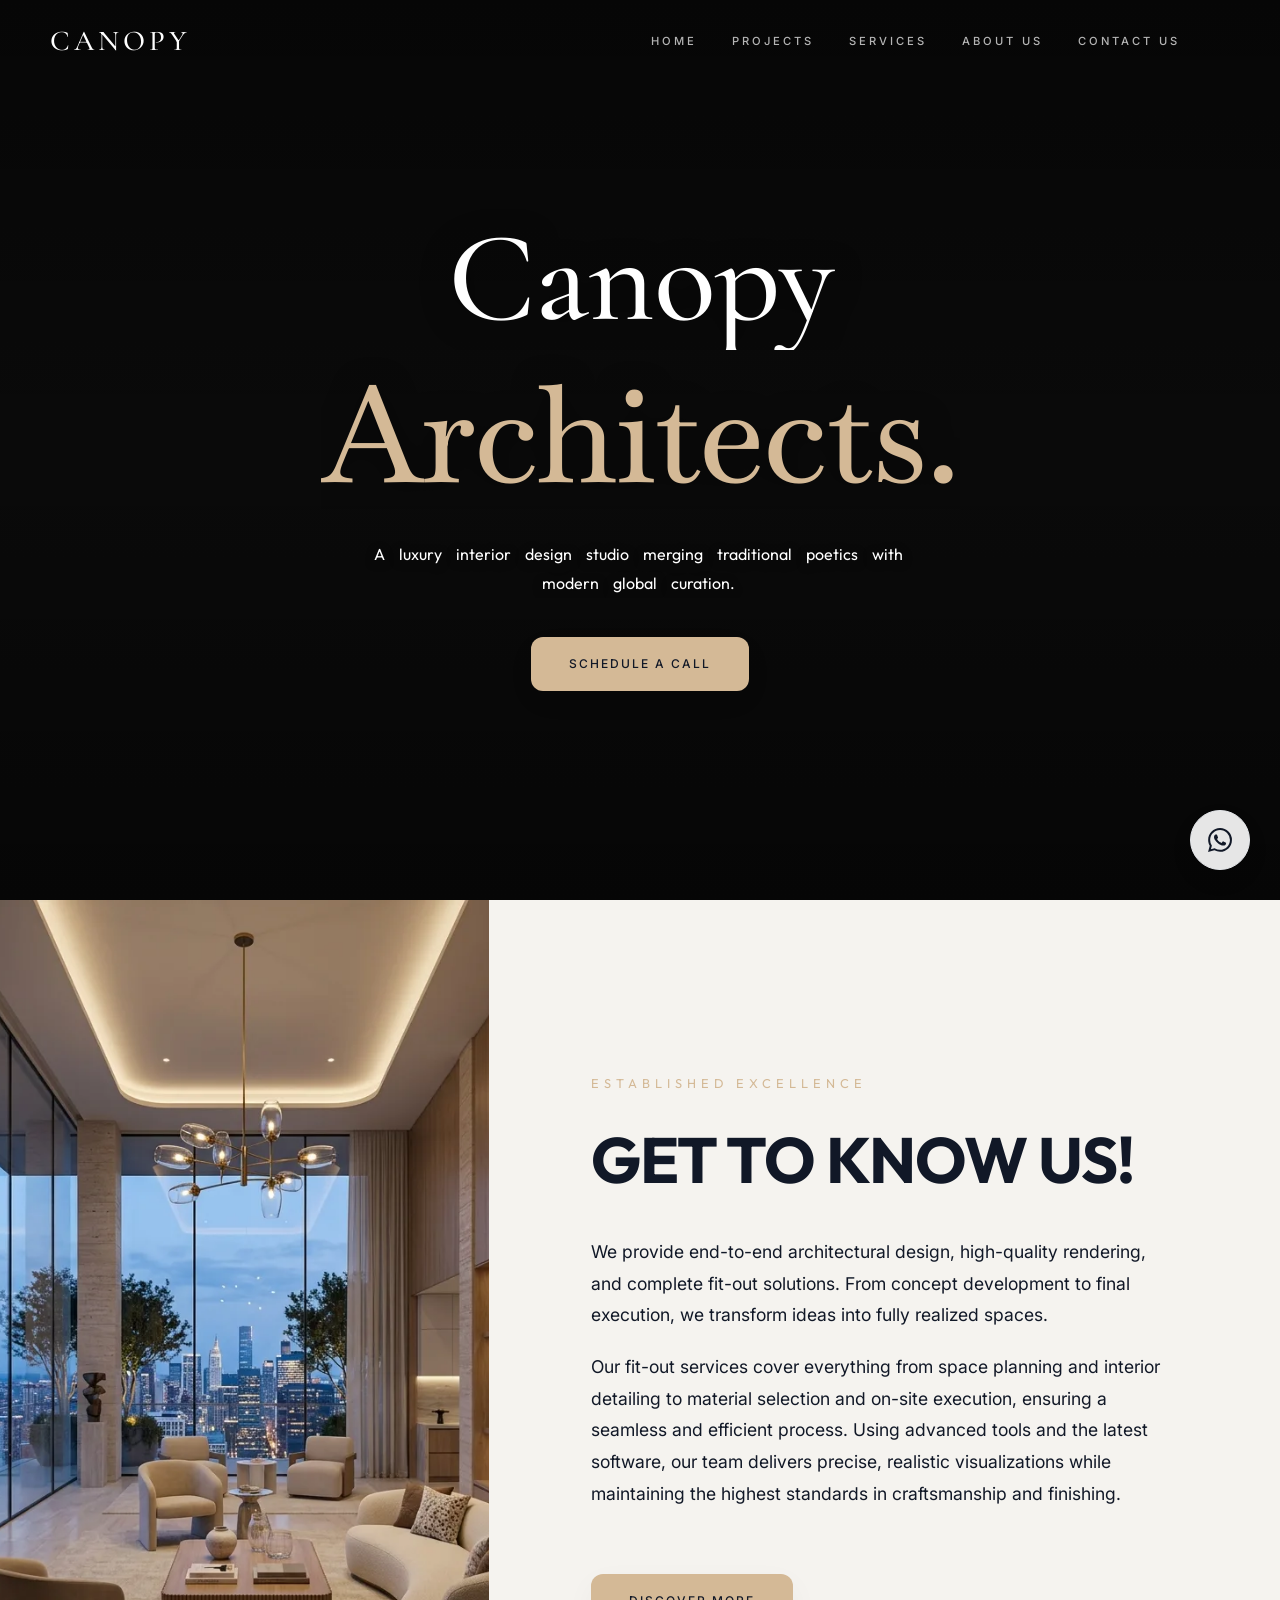
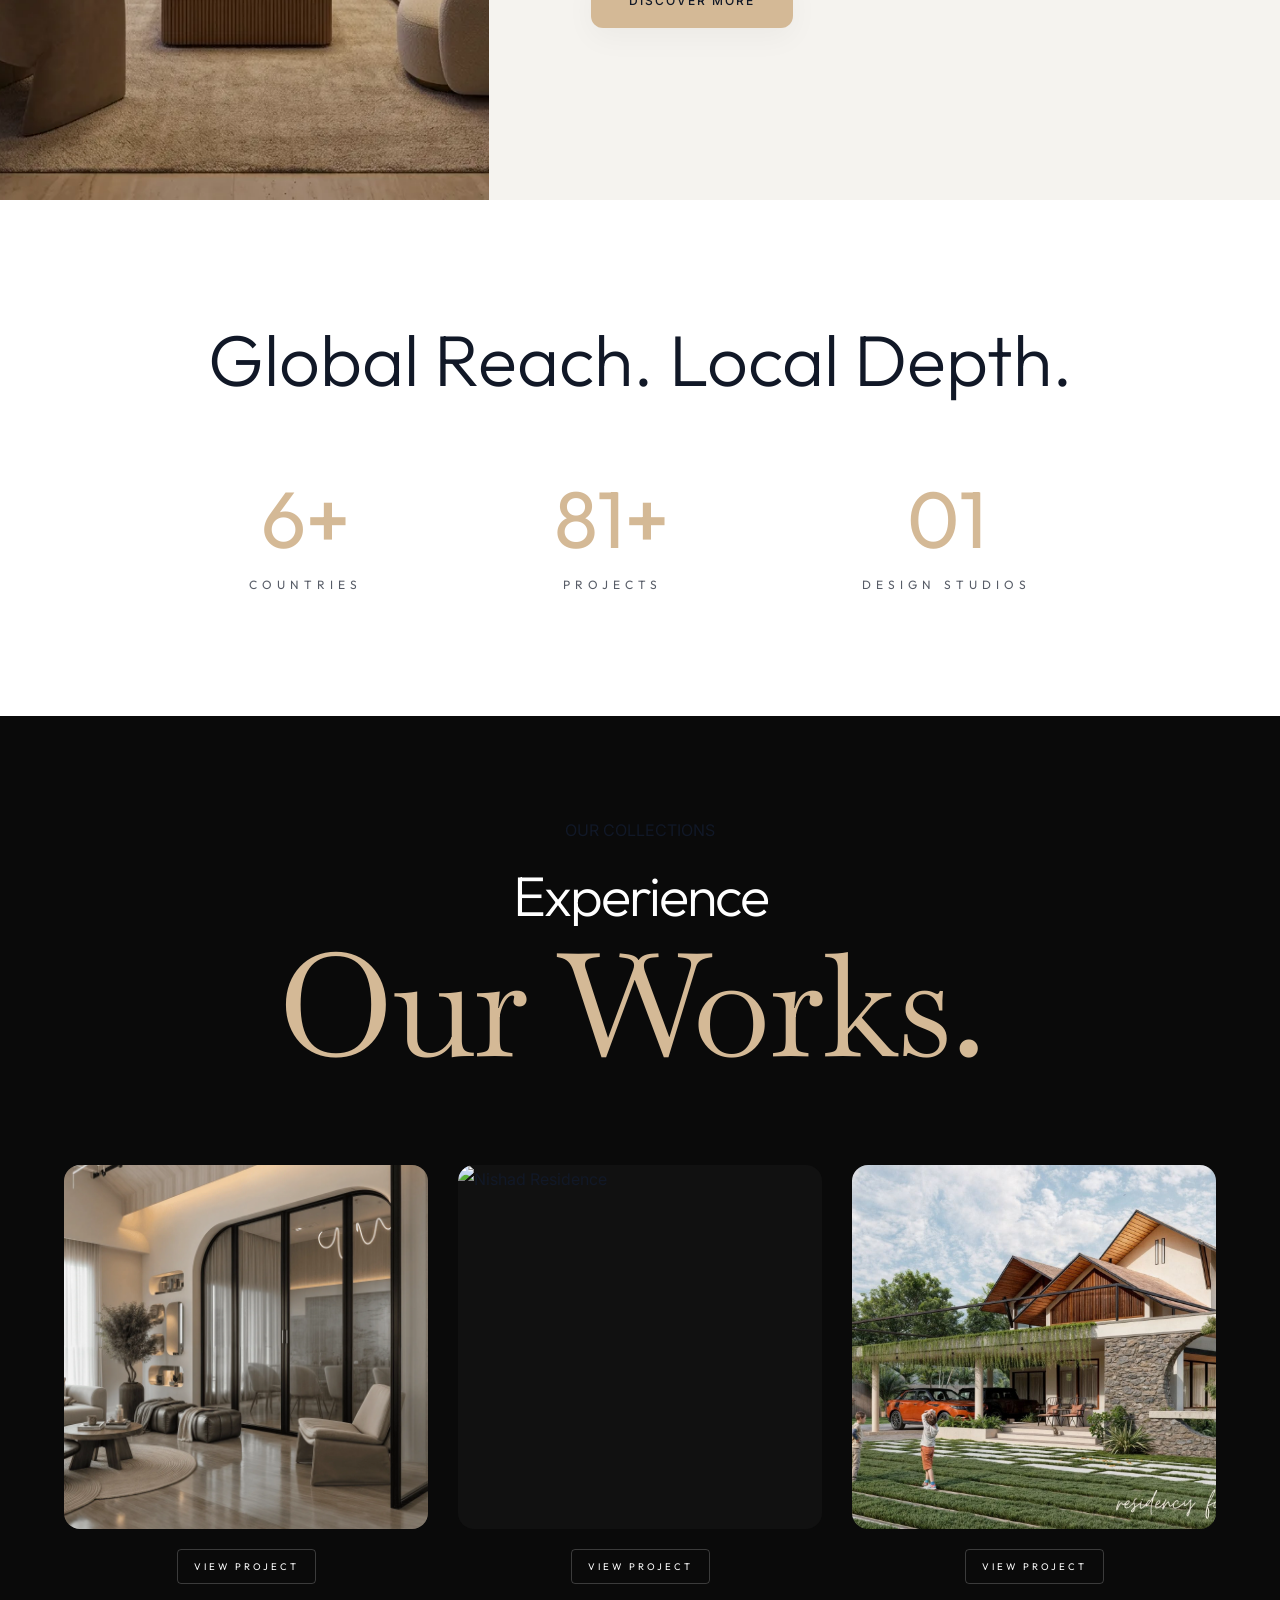
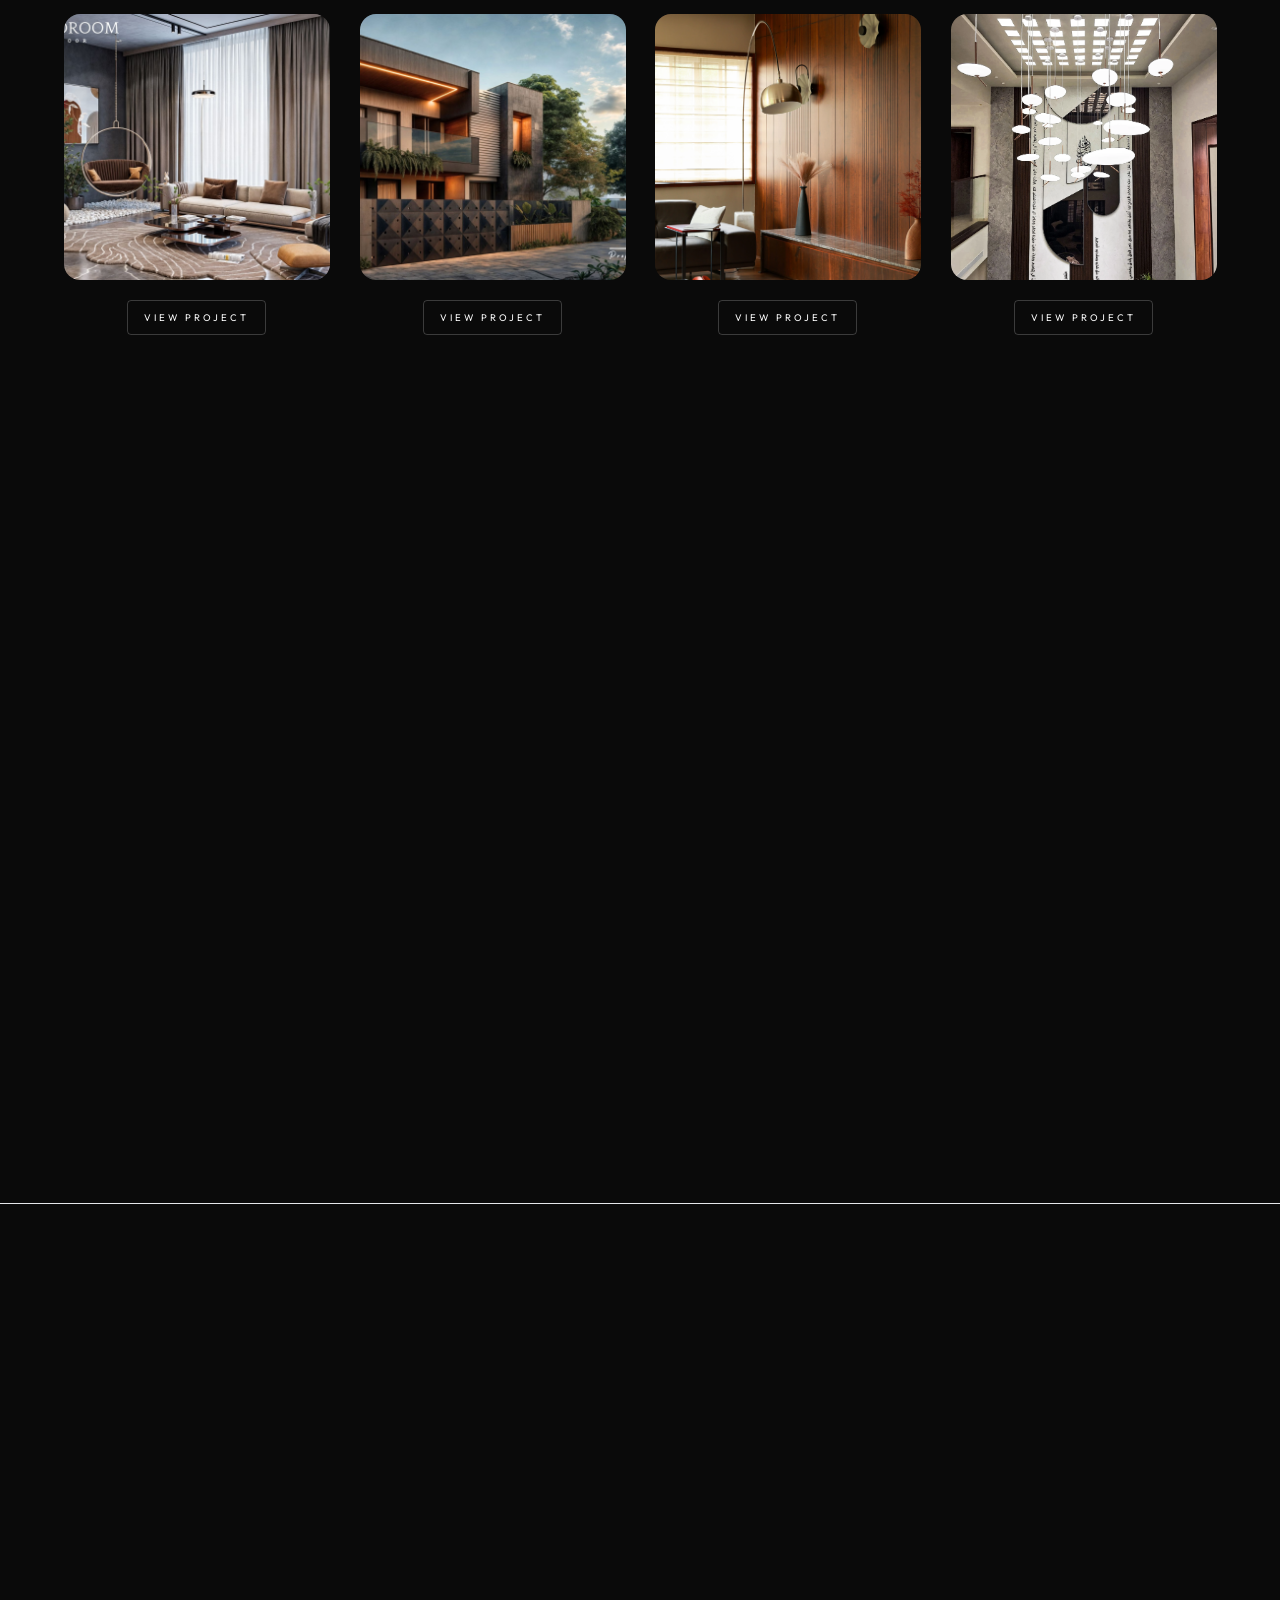
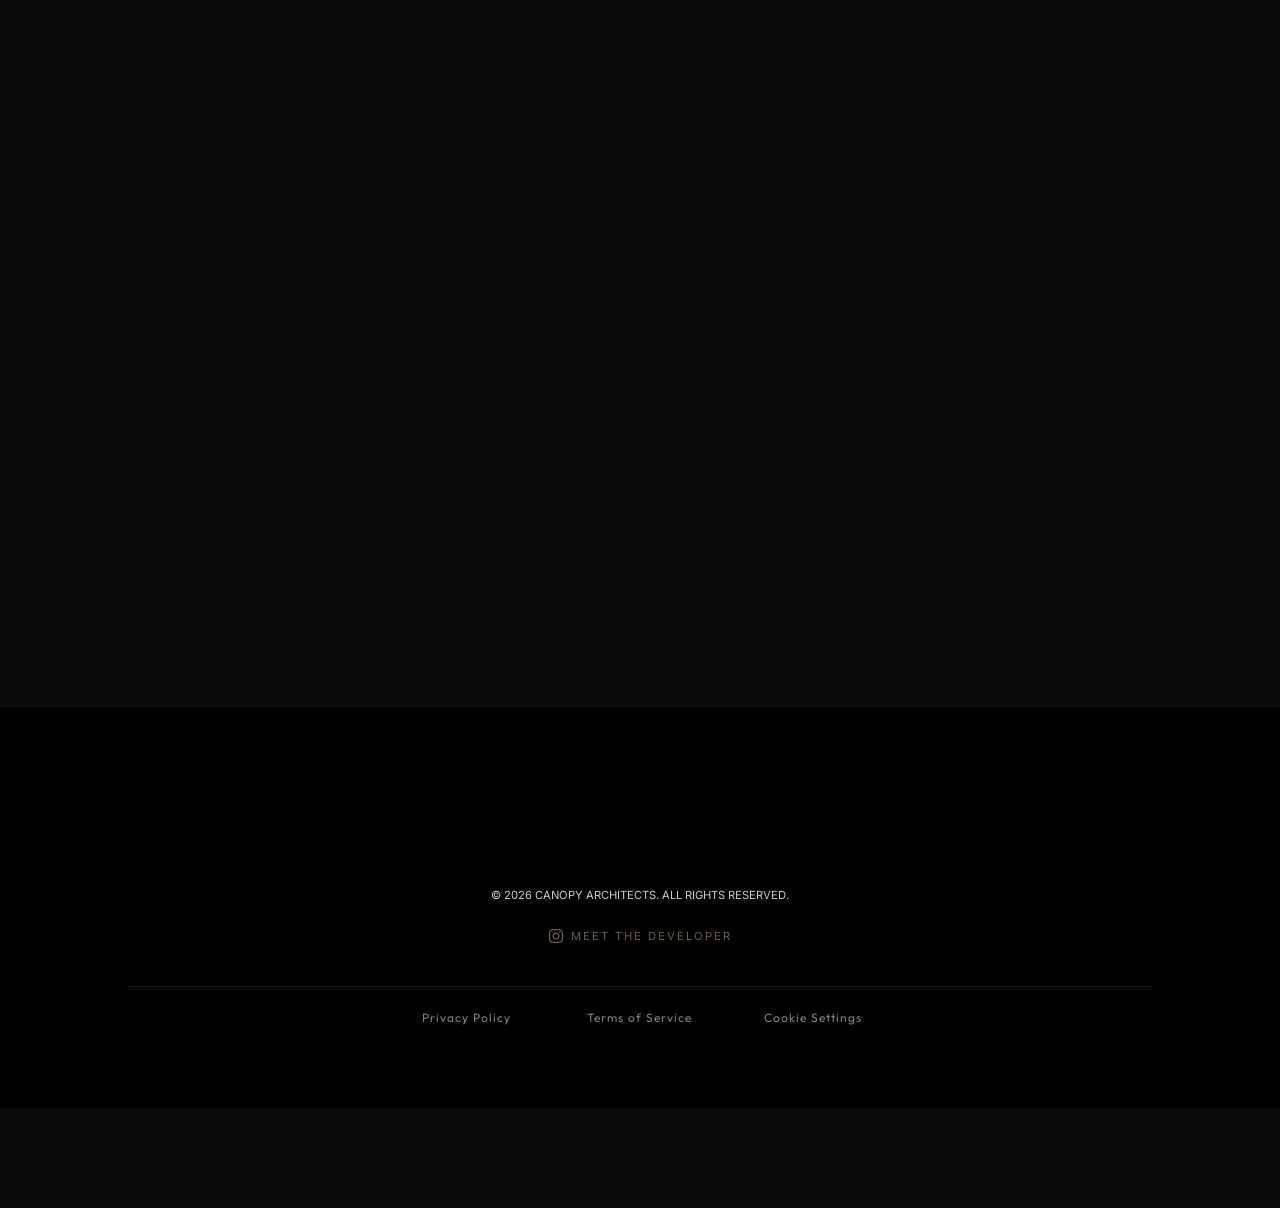
==== commit 9ade0e27: "55" ====
--- a/index.html
+++ b/index.html
@@ -5,11 +5,11 @@
     <meta name="viewport" content="width=device-width, initial-scale=1.0">
     <meta name="color-scheme" content="light">
     <title>Canopy Architects | Bespoke Spatial Curation and Interior Artistry</title>
-    <meta name="description" content="Canopy Architects is a luxury global design studio based in Dubai and Kerala, specializing in interior architecture and curated living environments.">
-    <meta name="keywords" content="Canopy Architects, luxury interior design, Dubai interior designer, Kerala interior design, spatial curation, interior architecture, residential interiors, bespoke curation, high-end interiors">
+    <meta name="description" content="Canopy Architects is a luxury design studio based in Kerala, specializing in interior architecture and curated living environments.">
+    <meta name="keywords" content="Canopy Architects, luxury interior design, Kerala interior design, spatial curation, interior architecture, residential interiors, bespoke curation, high-end interiors">
     <meta name="robots" content="index, follow">
     <meta property="og:title" content="Canopy Architects | Bespoke Spatial Curation and Interior Artistry">
-    <meta property="og:description" content="Canopy Architects is a luxury global design studio based in Dubai and Kerala, specializing in interior architecture.">
+    <meta property="og:description" content="Canopy Architects is a luxury design studio based in Kerala, specializing in interior architecture.">
     <meta property="og:type" content="website">
     <link rel="canonical" href="https://canopy-woad.vercel.app/">
     <link rel="stylesheet" href="style.css">
@@ -25,14 +25,12 @@
         <a href="index.html" class="logo">Canopy</a>
         <nav class="desktop-nav">
             <a href="index.html">Home</a>
-            <a href="portfolio.html">Portfolio</a>
+            <a href="portfolio.html">Projects</a>
+            <a href="services.html">Services</a>
             <a href="about.html">About Us</a>
-            <a href="team.html">Our Team</a>
-            <a href="services.html">Services</a>
-            <a href="careers.html">Careers</a>
             <a href="contact.html">Contact Us</a>
         </nav>
-        <div class="header-locations">GLOBAL CONSULTANCY | DUBAI &bull; KERALA</div>
+        <div class="header-locations">GLOBAL CONSULTANCY | KERALA</div>
         <div class="menu-toggle" id="menuToggle">
             <span></span>
             <span></span>
@@ -45,11 +43,9 @@
         <div class="back-to-site" id="menuCloseBtn">BACK</div>
         <ul class="menu-links">
             <li><a href="index.html" data-text="Home">Home</a></li>
-            <li><a href="portfolio.html" data-text="Portfolio">Portfolio</a></li>
+            <li><a href="portfolio.html" data-text="Projects">Projects</a></li>
+            <li><a href="services.html" data-text="Services">Services</a></li>
             <li><a href="about.html" data-text="About Us">About Us</a></li>
-            <li><a href="team.html" data-text="Our Team">Our Team</a></li>
-            <li><a href="services.html" data-text="Services">Services</a></li>
-            <li><a href="careers.html" data-text="Careers">Careers</a></li>
             <li><a href="contact.html" data-text="Contact">Contact</a></li>
         </ul>
     </div>
@@ -338,9 +334,8 @@
                             <div class="contact-detail-info">
                                 <span class="contact-detail-label">Direct Lines</span>
                                 <span class="contact-detail-value">
-                                    <a href="tel:+971563451439">+971 563451439</a> <span class="loc-tag">(Dubai)</span><br>
-                                    <a href="tel:+918089231332">+91 80892 31332</a> <span class="loc-tag">(Kerala)</span><br>
-                                    <a href="tel:+918921332700">+91 8921-332700</a> <span class="loc-tag">(Kerala)</span>
+                                    <a href="tel:+918089231332">+91 80892 31332</a><br>
+                                    <a href="tel:+918921332700">+91 8921 332700</a>
                                 </span>
                             </div>
                         </div>
@@ -352,7 +347,7 @@
                             </div>
                             <div class="contact-detail-info">
                                 <span class="contact-detail-label">Email Us</span>
-                                <span class="contact-detail-value"><a href="mailto:hello@canopy.ae">hello@canopy.ae</a></span>
+                                <span class="contact-detail-value"><a href="mailto:ar.canopy@gmail.com">ar.canopy@gmail.com</a></span>
                             </div>
                         </div>
 
@@ -362,17 +357,16 @@
                                 <svg viewBox="0 0 24 24" width="22" height="22" fill="none" stroke="currentColor" stroke-width="2"><path d="M21 10c0 7-9 13-9 13s-9-6-9-13a9 9 0 0 1 18 0z"/><circle cx="12" cy="10" r="3"/></svg>
                             </div>
                             <div class="contact-detail-info">
-                                <span class="contact-detail-label">Our Studios</span>
+                                <span class="contact-detail-label">Our Studio</span>
                                 <span class="contact-detail-value">
-                                    <strong>Dubai Office:</strong> IDS Building, Al Karama, Dubai, UAE<br>
-                                    <strong style="display:inline-block; margin-top:5px;">Kerala Office:</strong> 2nd Floor, Fathima Arcade, Kasaragod, Kerala
+                                    <strong>Kerala Office:</strong> 2nd Floor, Fathima Arcade, Kasaragod, Kerala
                                 </span>
                             </div>
                         </div>
                     </div>
 
                     <!-- WhatsApp Button -->
-                    <a href="https://wa.me/971563451439" target="_blank" class="whatsapp-btn" style="margin-top: 20px;">
+                    <a href="https://wa.me/918089231332" target="_blank" class="whatsapp-btn" style="margin-top: 20px;">
                         <svg viewBox="0 0 24 24" width="20" height="20" fill="currentColor" style="vertical-align: middle;"><path d="M17.472 14.382c-.297-.149-1.758-.867-2.03-.967-.273-.099-.471-.148-.67.15-.197.297-.767.966-.94 1.164-.173.199-.347.223-.644.075-.297-.15-1.255-.463-2.39-1.475-.883-.788-1.48-1.761-1.653-2.059-.173-.297-.018-.458.13-.606.134-.133.298-.347.446-.52.149-.174.198-.298.298-.497.099-.198.05-.371-.025-.52-.075-.149-.669-1.612-.916-2.207-.242-.579-.487-.5-.669-.51-.173-.008-.371-.01-.57-.01-.198 0-.52.074-.792.372-.272.297-1.04 1.016-1.04 2.479 0 1.462 1.065 2.875 1.213 3.074.149.198 2.096 3.2 5.077 4.487.709.306 1.262.489 1.694.625.712.227 1.36.195 1.871.118.571-.085 1.758-.719 2.006-1.413.248-.694.248-1.289.173-1.413-.074-.124-.272-.198-.57-.347m-5.421 7.403h-.004a9.87 9.87 0 01-5.031-1.378l-.361-.214-3.741.982.998-3.648-.235-.374a9.86 9.86 0 01-1.51-5.26c.001-5.45 4.436-9.884 9.888-9.884 2.64 0 5.122 1.03 6.988 2.898a9.825 9.825 0 012.893 6.994c-.003 5.45-4.437 9.884-9.885 9.884m8.411-18.297A11.815 11.815 0 0012.05 0C5.495 0 .16 5.335.157 11.892c0 2.096.547 4.142 1.588 5.945L.057 24l6.305-1.654a11.882 11.882 0 005.683 1.448h.005c6.554 0 11.89-5.335 11.893-11.893a11.821 11.821 0 00-3.48-8.413Z"/></svg>
                         <span>Chat with us on WhatsApp</span>
                     </a>
@@ -412,7 +406,6 @@
                         <svg viewBox="0 0 24 24" width="20" height="20" fill="currentColor"><path d="M12 2.163c3.204 0 3.584.012 4.85.07 3.252.148 4.771 1.691 4.919 4.919.058 1.265.069 1.645.069 4.849 0 3.205-.012 3.584-.069 4.849-.149 3.225-1.664 4.771-4.919 4.919-1.266.058-1.644.07-4.85.07-3.204 0-3.584-.012-4.849-.07-3.26-.149-4.771-1.699-4.919-4.92-.058-1.265-.07-1.644-.07-4.849 0-3.204.013-3.583.07-4.849.149-3.227 1.664-4.771 4.919-4.919 1.266-.057 1.645-.069 4.849-.069zm0-2.163c-3.259 0-3.667.014-4.947.072-4.358.2-6.78 2.618-6.98 6.98-.059 1.281-.073 1.689-.073 4.948 0 3.259.014 3.668.072 4.948.2 4.358 2.618 6.78 6.98 6.98 1.281.058 1.689.072 4.948.072 3.259 0 3.668-.014 4.948-.072 4.354-.2 6.782-2.618 6.979-6.98.059-1.28.073-1.689.073-4.948 0-3.259-.014-3.667-.072-4.948.2 4.358 2.618 6.78 6.98 6.98 1.281.058 1.689.072 4.948.072 3.259 0 3.668-.014 4.948-.072 4.354-.2 6.782-2.618 6.979-6.98.059-1.28.073-1.689.073-4.948 0-3.259-.014-3.667-.072-4.947-.196-4.354-2.617-6.78-6.979-6.98-1.281-.059-1.69-.073-4.949-.073zm0 5.838c-3.403 0-6.162 2.759-6.162 6.162s2.759 6.163 6.162 6.163 6.162-2.759 6.162-6.163-2.759-6.162-6.162-6.162zm0 10.162c-2.209 0-4-1.79-4-4 0-2.209 1.791-4 4-4s4 1.791 4 4c0 2.21-1.791 4-4 4zm6.406-11.845c-.796 0-1.441.645-1.441 1.44s.645 1.44 1.441 1.44c.795 0 1.439-.645 1.439-1.44s-.644-1.44-1.439-1.44z"/></svg>
                     </a>
                     <div class="insta-dropdown">
-                        <a href="https://www.instagram.com/canopy_dubai?igsh=bjd2OTZ0dzBxOWw1" target="_blank">Canopy Dubai</a>
                         <a href="https://www.instagram.com/canopy_company?igsh=MW9weWg5a3Y2YWJnZA==" target="_blank">Canopy Kerala</a>
                     </div>
                 </div>
@@ -780,7 +773,7 @@
     </div>
 
     <!-- WhatsApp Floating Button -->
-    <a href="https://wa.me/971563451439" class="whatsapp-float" target="_blank" aria-label="Chat on WhatsApp">
+    <a href="https://wa.me/918089231332" class="whatsapp-float" target="_blank" aria-label="Chat on WhatsApp">
         <svg viewBox="0 0 24 24" width="24" height="24" fill="currentColor"><path d="M17.472 14.382c-.297-.149-1.758-.867-2.03-.967-.273-.099-.471-.148-.67.15-.197.297-.767.966-.94 1.164-.173.199-.347.223-.644.075-.297-.15-1.255-.463-2.39-1.475-.883-.788-1.48-1.761-1.653-2.059-.173-.297-.018-.458.13-.606.134-.133.298-.347.446-.52.149-.174.198-.298.298-.497.099-.198.05-.371-.025-.52-.075-.149-.669-1.612-.916-2.207-.242-.579-.487-.5-.669-.51-.173-.008-.371-.01-.57-.01-.198 0-.52.074-.792.372-.272.297-1.04 1.016-1.04 2.479 0 1.462 1.065 2.875 1.213 3.074.149.198 2.096 3.2 5.077 4.487.709.306 1.262.489 1.694.625.712.227 1.36.195 1.871.118.571-.085 1.758-.719 2.006-1.413.248-.694.248-1.289.173-1.413-.074-.124-.272-.198-.57-.347m-5.421 7.403h-.004a9.87 9.87 0 01-5.031-1.378l-.361-.214-3.741.982.998-3.648-.235-.374a9.86 9.86 0 01-1.51-5.26c.001-5.45 4.436-9.884 9.888-9.884 2.64 0 5.122 1.03 6.988 2.898a9.825 9.825 0 012.893 6.994c-.003 5.45-4.437 9.884-9.885 9.884m8.411-18.297A11.815 11.815 0 0012.05 0C5.495 0 .16 5.335.157 11.892c0 2.096.547 4.142 1.588 5.945L.057 24l6.305-1.654a11.882 11.882 0 005.683 1.448h.005c6.554 0 11.89-5.335 11.893-11.893a11.821 11.821 0 00-3.48-8.413Z"/></svg>
     </a>
 
--- a/style.css
+++ b/style.css
@@ -3210,5 +3210,142 @@
     }
 }
 
-
-
+/* WhatsApp Float Quick Menu Popup */
+.whatsapp-menu-popup {
+    position: fixed;
+    bottom: 100px;
+    right: 30px;
+    width: 300px;
+    background: rgba(18, 18, 18, 0.94);
+    backdrop-filter: blur(20px);
+    -webkit-backdrop-filter: blur(20px);
+    border: 1px solid rgba(255, 255, 255, 0.15);
+    border-radius: 20px;
+    padding: 20px;
+    box-shadow: 0 20px 50px rgba(0, 0, 0, 0.5);
+    z-index: 1001;
+    opacity: 0;
+    visibility: hidden;
+    transform: translateY(15px) scale(0.95);
+    transition: all 0.35s cubic-bezier(0.16, 1, 0.3, 1);
+    pointer-events: none;
+}
+
+.whatsapp-menu-popup.active {
+    opacity: 1;
+    visibility: visible;
+    transform: translateY(0) scale(1);
+    pointer-events: auto;
+}
+
+.wa-popup-header {
+    display: flex;
+    align-items: center;
+    justify-content: space-between;
+    padding-bottom: 14px;
+    margin-bottom: 14px;
+    border-bottom: 1px solid rgba(255, 255, 255, 0.1);
+}
+
+.wa-popup-header span {
+    font-family: var(--font-heading);
+    font-size: 1.05rem;
+    font-weight: 400;
+    color: #ffffff;
+    letter-spacing: 0.5px;
+}
+
+.wa-popup-close {
+    background: transparent;
+    border: none;
+    color: rgba(255, 255, 255, 0.6);
+    font-size: 1.4rem;
+    cursor: pointer;
+    line-height: 1;
+    transition: color 0.2s ease;
+}
+
+.wa-popup-close:hover {
+    color: var(--accent-color);
+}
+
+.wa-popup-options {
+    display: flex;
+    flex-direction: column;
+    gap: 10px;
+}
+
+.wa-popup-item {
+    display: flex;
+    align-items: center;
+    gap: 14px;
+    padding: 12px 14px;
+    background: rgba(255, 255, 255, 0.04);
+    border: 1px solid rgba(255, 255, 255, 0.08);
+    border-radius: 14px;
+    text-decoration: none;
+    transition: all 0.25s ease;
+}
+
+.wa-popup-item:hover {
+    background: rgba(212, 185, 150, 0.14);
+    border-color: var(--accent-color);
+    transform: translateX(4px);
+}
+
+.wa-popup-icon {
+    width: 40px;
+    height: 40px;
+    border-radius: 10px;
+    display: flex;
+    align-items: center;
+    justify-content: center;
+    flex-shrink: 0;
+}
+
+.wa-popup-icon.wa-bg {
+    background: #25D366;
+    color: #ffffff;
+}
+
+.wa-popup-icon.mail-bg {
+    background: rgba(212, 185, 150, 0.2);
+    color: var(--accent-color);
+}
+
+.wa-popup-icon.phone-bg {
+    background: rgba(255, 255, 255, 0.1);
+    color: #ffffff;
+}
+
+.wa-popup-info {
+    display: flex;
+    flex-direction: column;
+}
+
+.wa-popup-title {
+    font-family: var(--font-sans);
+    font-size: 0.85rem;
+    font-weight: 500;
+    color: #ffffff;
+    margin-bottom: 2px;
+}
+
+.wa-popup-sub {
+    font-family: var(--font-body);
+    font-size: 0.75rem;
+    color: rgba(255, 255, 255, 0.6);
+}
+
+@media (max-width: 768px) {
+    .whatsapp-menu-popup {
+        right: 20px;
+        bottom: 90px;
+        width: calc(100vw - 40px);
+        max-width: 320px;
+    }
+}
+
+
+
+
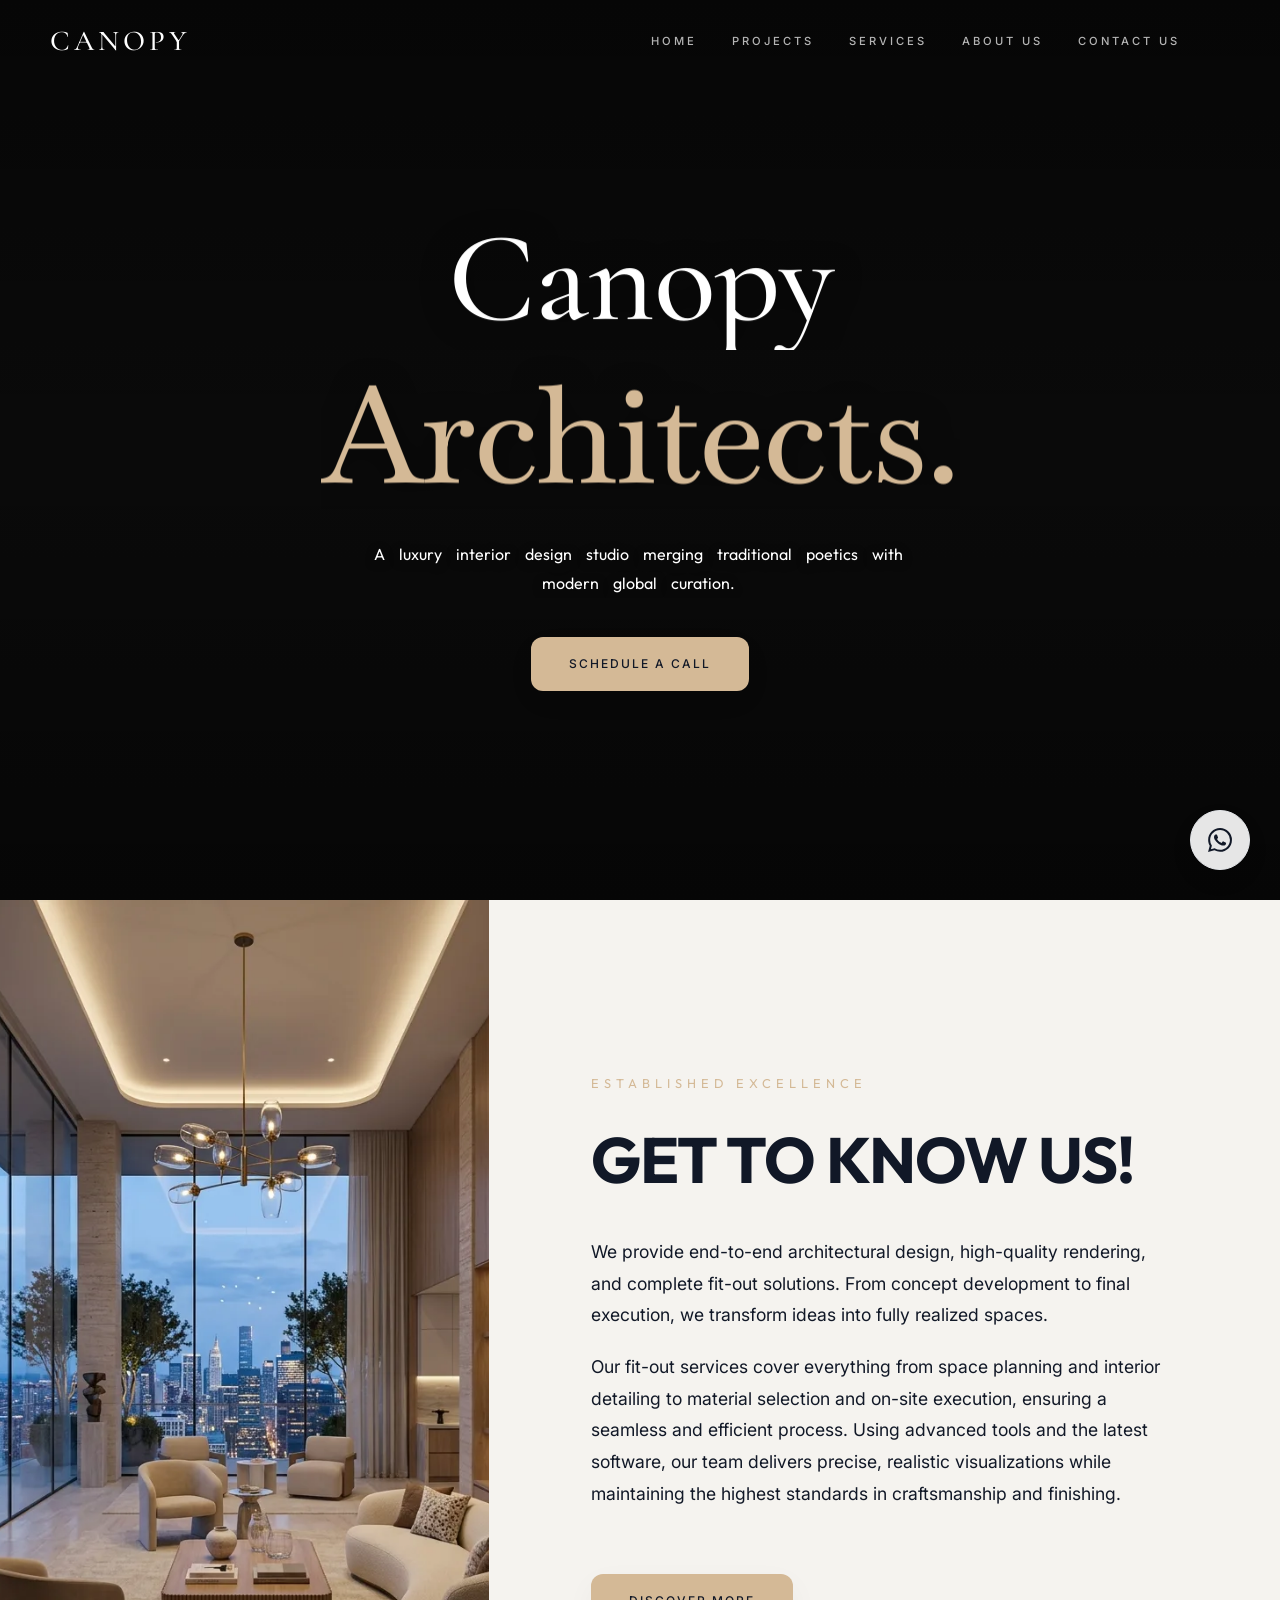
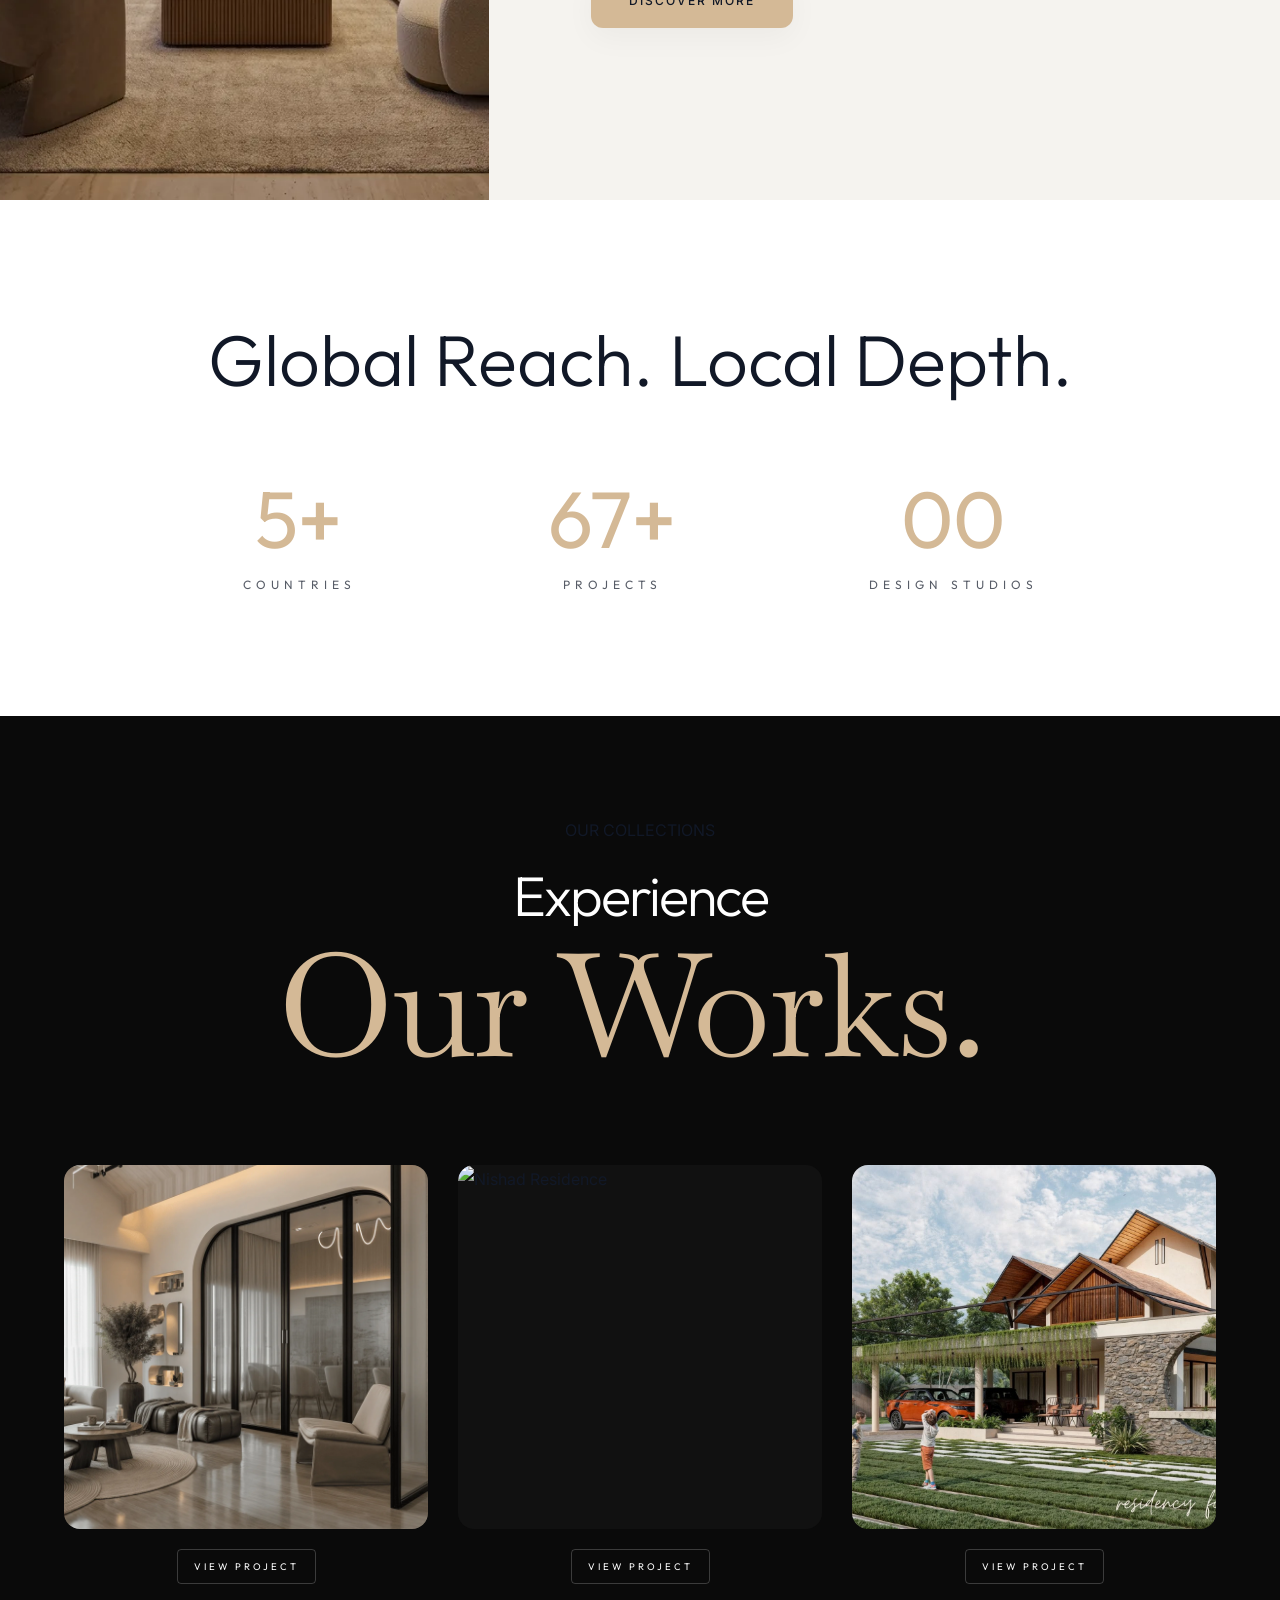
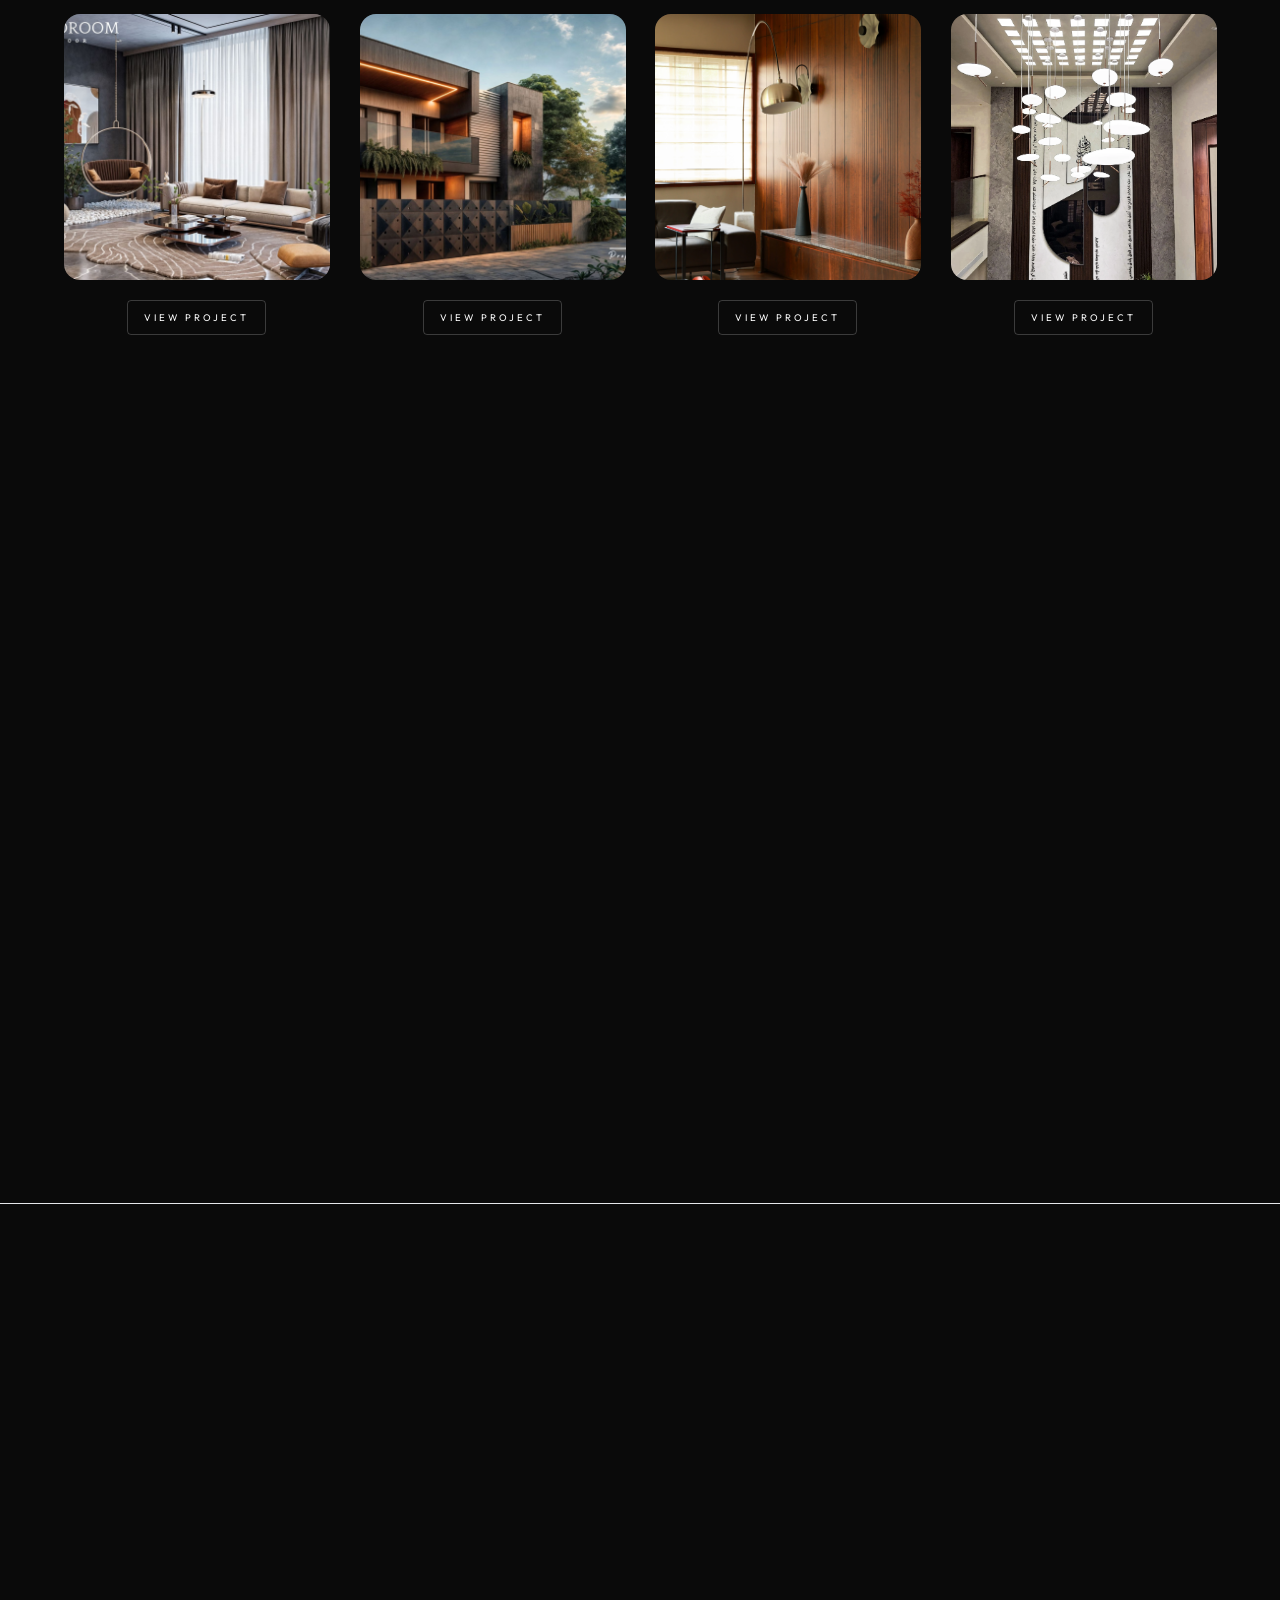
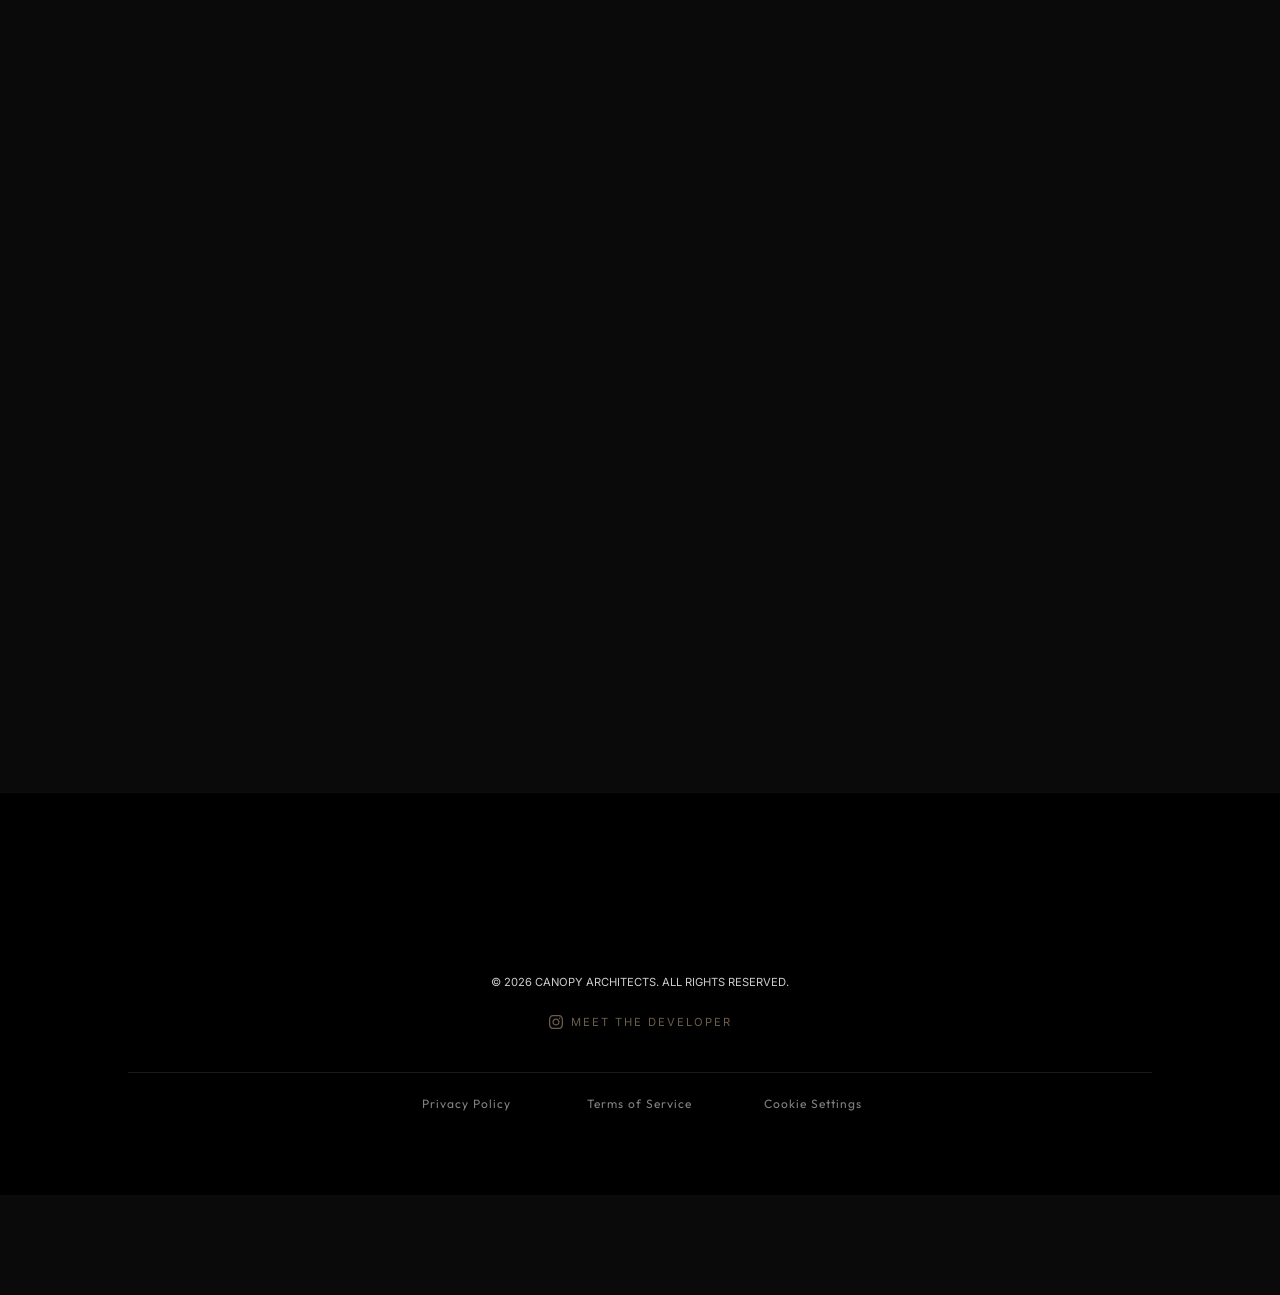
==== commit bb7f269d: "56" ====
--- a/index.html
+++ b/index.html
@@ -334,8 +334,9 @@
                             <div class="contact-detail-info">
                                 <span class="contact-detail-label">Direct Lines</span>
                                 <span class="contact-detail-value">
-                                    <a href="tel:+918089231332">+91 80892 31332</a><br>
-                                    <a href="tel:+918921332700">+91 8921 332700</a>
+                                    <a href="tel:+971563451439">+971 563451439</a> <span class="loc-tag">(DUBAI)</span><br>
+                                    <a href="tel:+918089231332">+91 80892 31332</a> <span class="loc-tag">(KERALA)</span><br>
+                                    <a href="tel:+918921332700">+91 8921-332700</a> <span class="loc-tag">(KERALA)</span>
                                 </span>
                             </div>
                         </div>
@@ -347,7 +348,7 @@
                             </div>
                             <div class="contact-detail-info">
                                 <span class="contact-detail-label">Email Us</span>
-                                <span class="contact-detail-value"><a href="mailto:ar.canopy@gmail.com">ar.canopy@gmail.com</a></span>
+                                <span class="contact-detail-value"><a href="mailto:hello@canopy.ae">hello@canopy.ae</a></span>
                             </div>
                         </div>
 
@@ -357,8 +358,9 @@
                                 <svg viewBox="0 0 24 24" width="22" height="22" fill="none" stroke="currentColor" stroke-width="2"><path d="M21 10c0 7-9 13-9 13s-9-6-9-13a9 9 0 0 1 18 0z"/><circle cx="12" cy="10" r="3"/></svg>
                             </div>
                             <div class="contact-detail-info">
-                                <span class="contact-detail-label">Our Studio</span>
+                                <span class="contact-detail-label">Our Studios</span>
                                 <span class="contact-detail-value">
+                                    <strong>Dubai Office:</strong> IDS Building, Al Karama, Dubai, UAE<br>
                                     <strong>Kerala Office:</strong> 2nd Floor, Fathima Arcade, Kasaragod, Kerala
                                 </span>
                             </div>
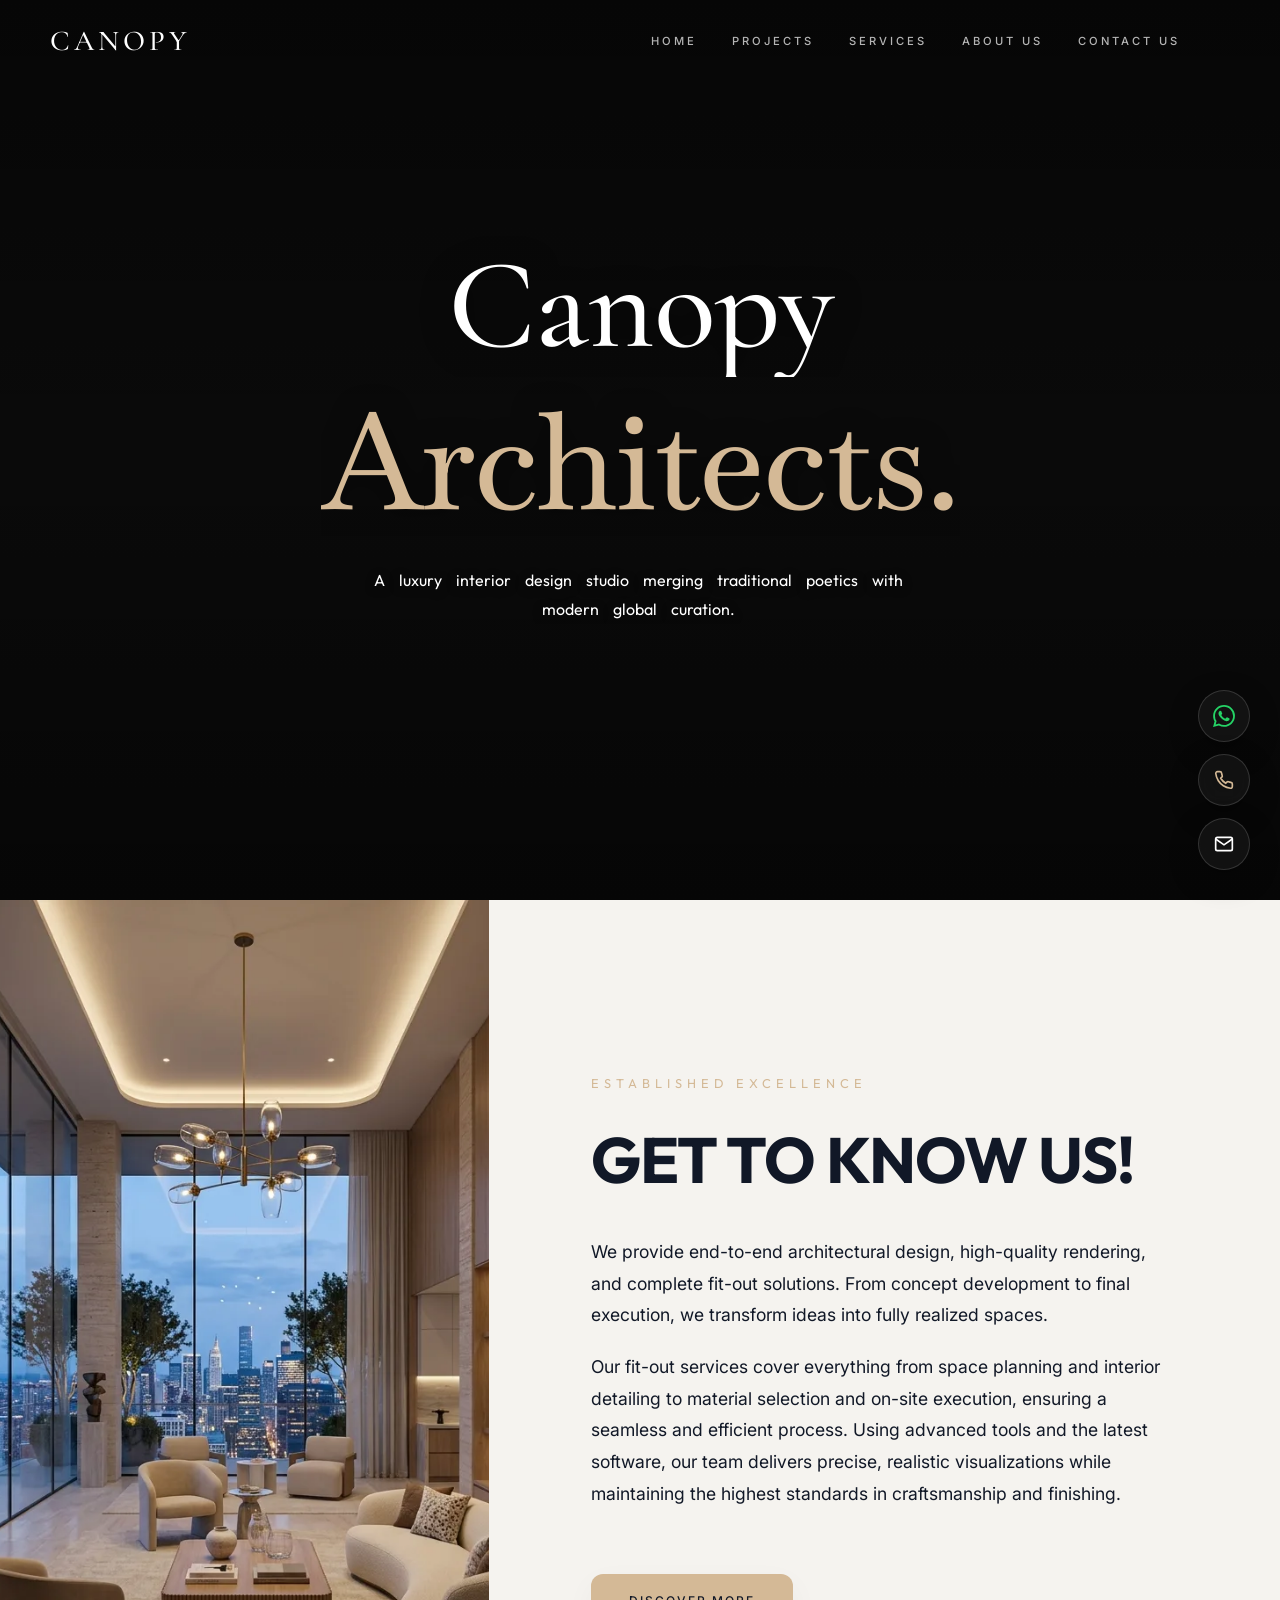
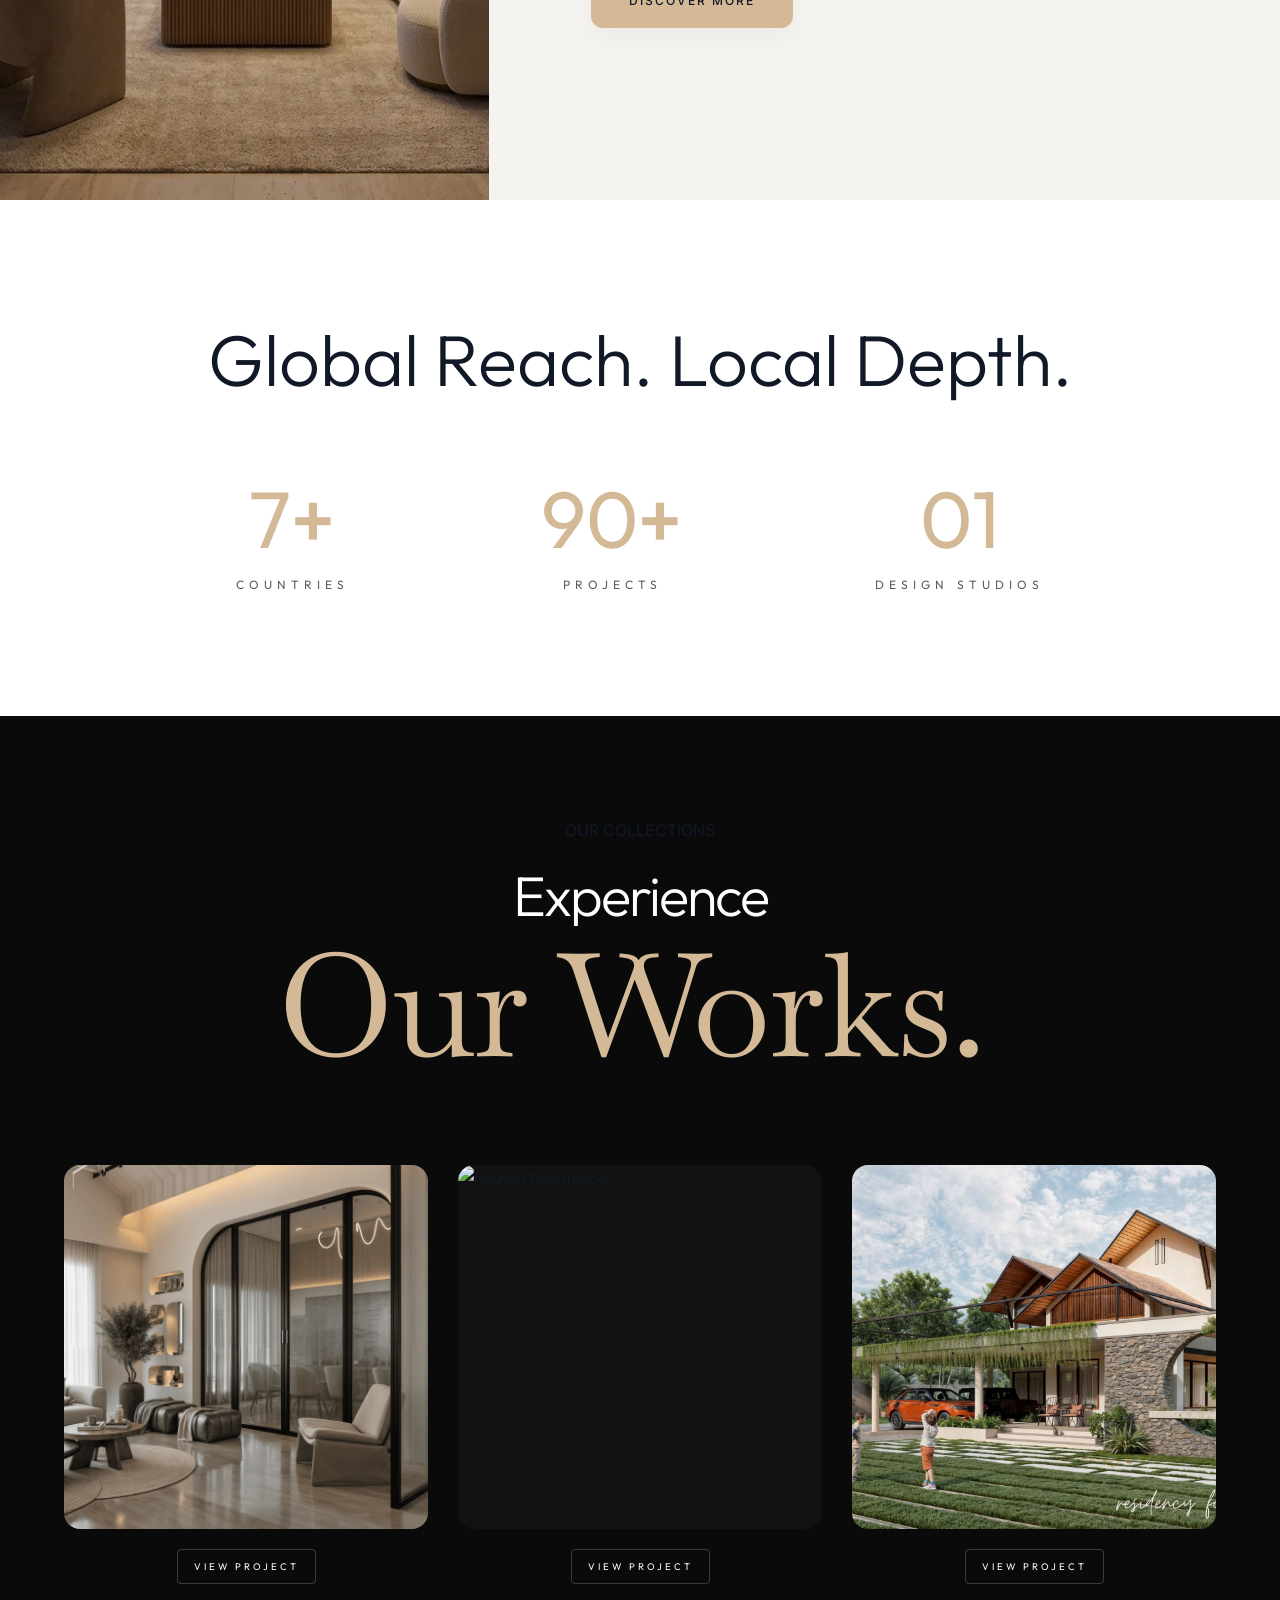
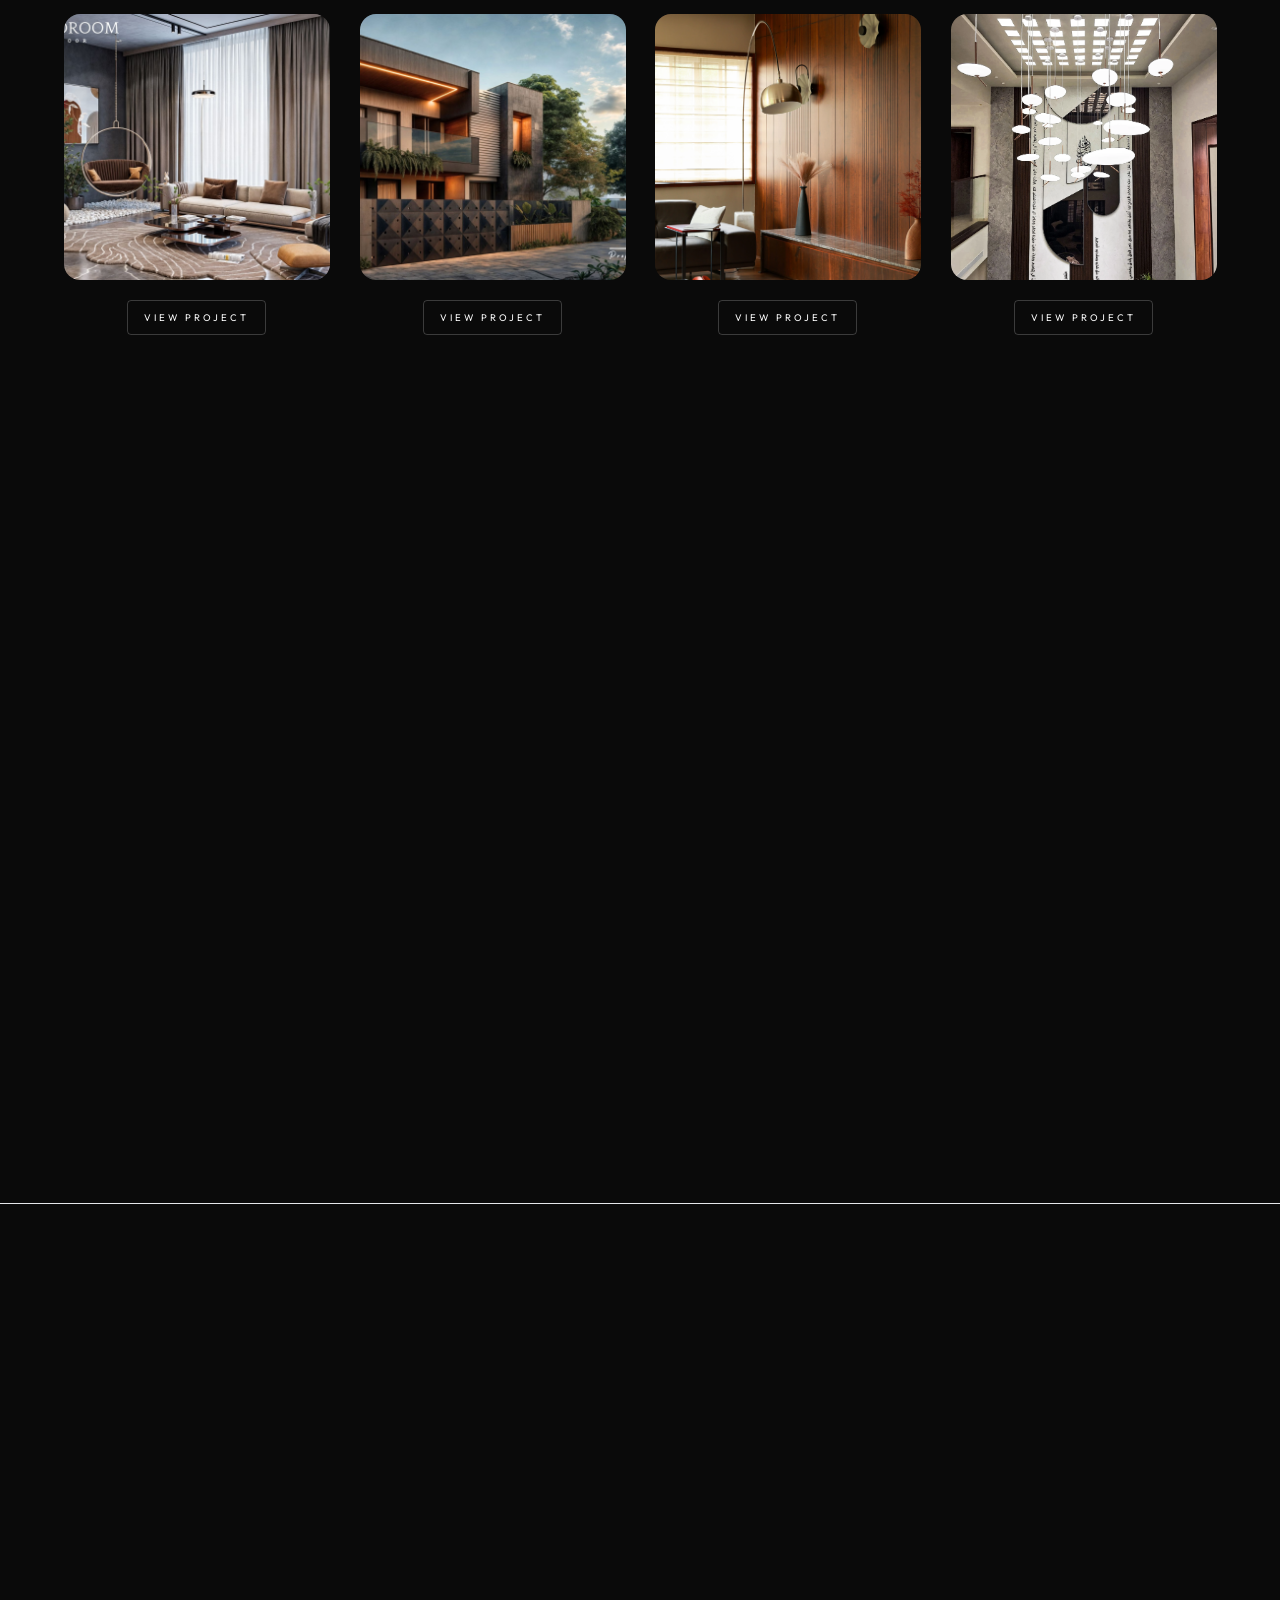
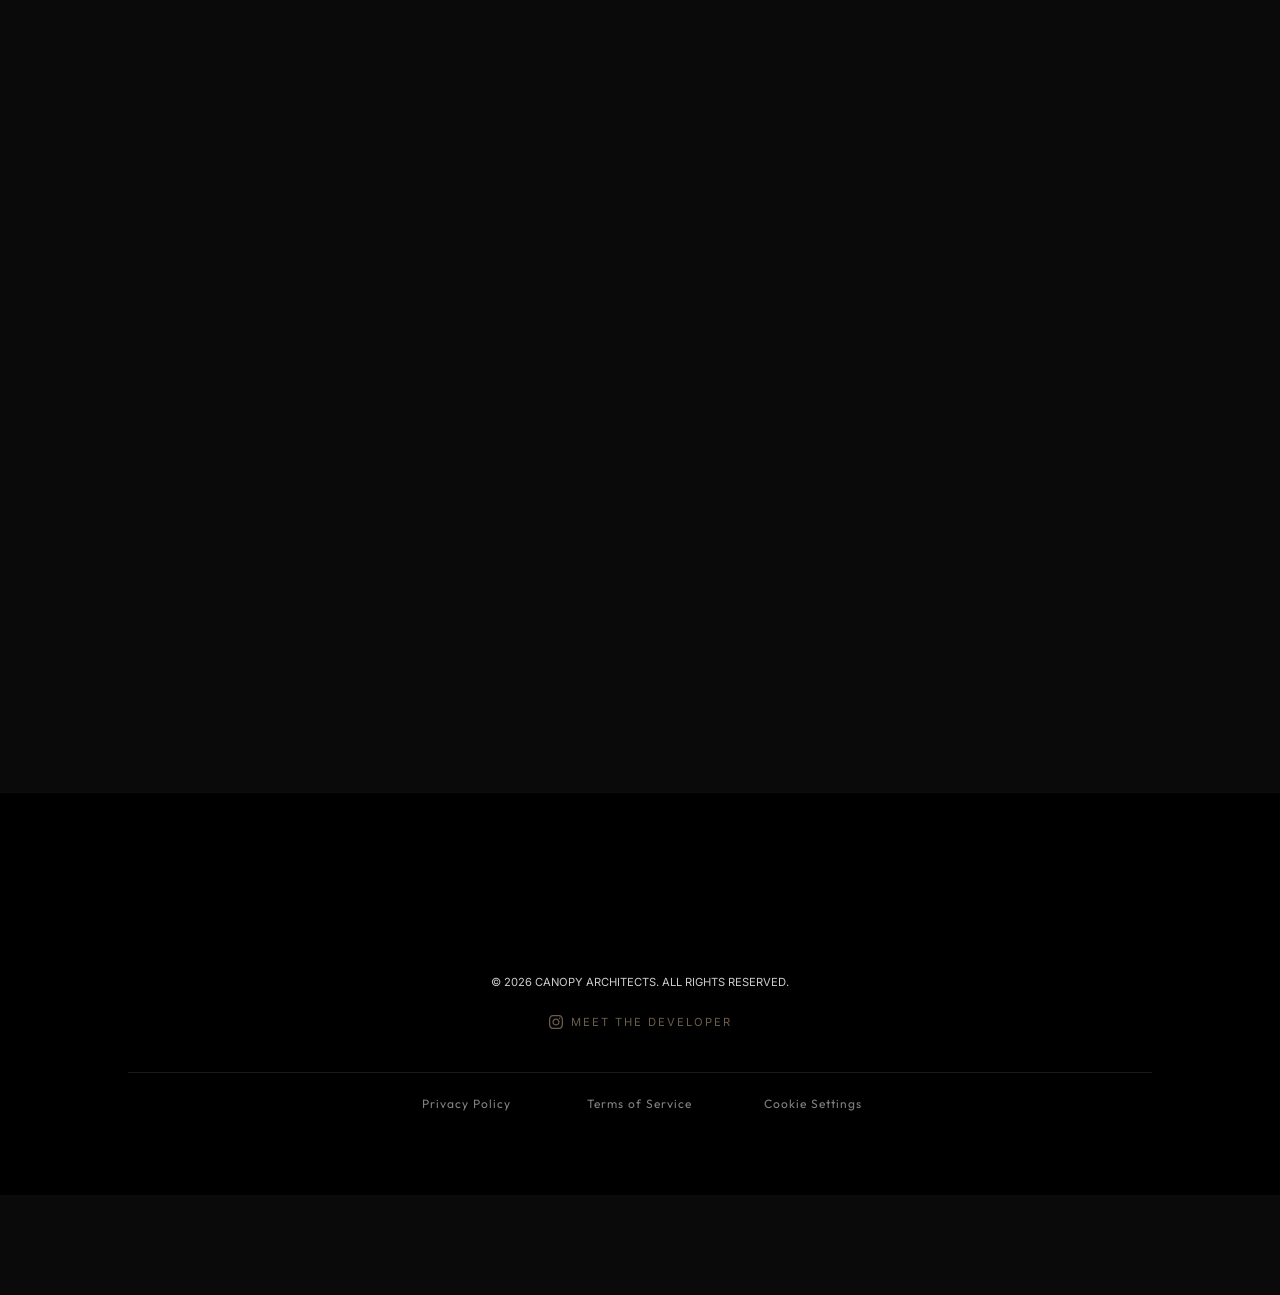
==== commit 08654c5c: "57" ====
--- a/index.html
+++ b/index.html
@@ -63,9 +63,7 @@
                 <span class="masked-wrap"><span class="masked-reveal script">Architects.</span></span>
             </h1>
             <p class="hero-sub reveal cascade-text">A luxury interior design studio merging traditional poetics with modern global curation.</p>
-            <div class="hero-btns reveal">
-                <a href="#schedule-call" class="btn primary schedule-call-trigger">Schedule a Call</a>
-            </div>
+
         </section>
 
         <!-- Intro Split Section -->
@@ -774,10 +772,21 @@
         </span>
     </div>
 
-    <!-- WhatsApp Floating Button -->
-    <a href="https://wa.me/918089231332" class="whatsapp-float" target="_blank" aria-label="Chat on WhatsApp">
-        <svg viewBox="0 0 24 24" width="24" height="24" fill="currentColor"><path d="M17.472 14.382c-.297-.149-1.758-.867-2.03-.967-.273-.099-.471-.148-.67.15-.197.297-.767.966-.94 1.164-.173.199-.347.223-.644.075-.297-.15-1.255-.463-2.39-1.475-.883-.788-1.48-1.761-1.653-2.059-.173-.297-.018-.458.13-.606.134-.133.298-.347.446-.52.149-.174.198-.298.298-.497.099-.198.05-.371-.025-.52-.075-.149-.669-1.612-.916-2.207-.242-.579-.487-.5-.669-.51-.173-.008-.371-.01-.57-.01-.198 0-.52.074-.792.372-.272.297-1.04 1.016-1.04 2.479 0 1.462 1.065 2.875 1.213 3.074.149.198 2.096 3.2 5.077 4.487.709.306 1.262.489 1.694.625.712.227 1.36.195 1.871.118.571-.085 1.758-.719 2.006-1.413.248-.694.248-1.289.173-1.413-.074-.124-.272-.198-.57-.347m-5.421 7.403h-.004a9.87 9.87 0 01-5.031-1.378l-.361-.214-3.741.982.998-3.648-.235-.374a9.86 9.86 0 01-1.51-5.26c.001-5.45 4.436-9.884 9.888-9.884 2.64 0 5.122 1.03 6.988 2.898a9.825 9.825 0 012.893 6.994c-.003 5.45-4.437 9.884-9.885 9.884m8.411-18.297A11.815 11.815 0 0012.05 0C5.495 0 .16 5.335.157 11.892c0 2.096.547 4.142 1.588 5.945L.057 24l6.305-1.654a11.882 11.882 0 005.683 1.448h.005c6.554 0 11.89-5.335 11.893-11.893a11.821 11.821 0 00-3.48-8.413Z"/></svg>
-    </a>
+    <!-- Vertical Floating Actions Stack -->
+    <div class="floating-actions-stack">
+        <!-- WhatsApp -->
+        <a href="https://wa.me/971563451439" target="_blank" class="float-btn float-whatsapp" aria-label="WhatsApp Us" data-tooltip="WhatsApp">
+            <svg viewBox="0 0 24 24" width="22" height="22" fill="currentColor"><path d="M17.472 14.382c-.297-.149-1.758-.867-2.03-.967-.273-.099-.471-.148-.67.15-.197.297-.767.966-.94 1.164-.173.199-.347.223-.644.075-.297-.15-1.255-.463-2.39-1.475-.883-.788-1.48-1.761-1.653-2.059-.173-.297-.018-.458.13-.606.134-.133.298-.347.446-.52.149-.174.198-.298.298-.497.099-.198.05-.371-.025-.52-.075-.149-.669-1.612-.916-2.207-.242-.579-.487-.5-.669-.51-.173-.008-.371-.01-.57-.01-.198 0-.52.074-.792.372-.272.297-1.04 1.016-1.04 2.479 0 1.462 1.065 2.875 1.213 3.074.149.198 2.096 3.2 5.077 4.487.709.306 1.262.489 1.694.625.712.227 1.36.195 1.871.118.571-.085 1.758-.719 2.006-1.413.248-.694.248-1.289.173-1.413-.074-.124-.272-.198-.57-.347m-5.421 7.403h-.004a9.87 9.87 0 01-5.031-1.378l-.361-.214-3.741.982.998-3.648-.235-.374a9.86 9.86 0 01-1.51-5.26c.001-5.45 4.436-9.884 9.888-9.884 2.64 0 5.122 1.03 6.988 2.898a9.825 9.825 0 012.893 6.994c-.003 5.45-4.437 9.884-9.885 9.884m8.411-18.297A11.815 11.815 0 0012.05 0C5.495 0 .16 5.335.157 11.892c0 2.096.547 4.142 1.588 5.945L.057 24l6.305-1.654a11.882 11.882 0 005.683 1.448h.005c6.554 0 11.89-5.335 11.893-11.893a11.821 11.821 0 00-3.48-8.413Z"/></svg>
+        </a>
+        <!-- Direct Call -->
+        <a href="tel:+971563451439" class="float-btn float-call" aria-label="Call Us" data-tooltip="Call +971 563451439">
+            <svg viewBox="0 0 24 24" width="20" height="20" fill="none" stroke="currentColor" stroke-width="2"><path d="M22 16.92v3a2 2 0 0 1-2.18 2 19.79 19.79 0 0 1-8.63-3.07 19.5 19.5 0 0 1-6-6 19.79 19.79 0 0 1-3.07-8.67A2 2 0 0 1 4.11 2h3a2 2 0 0 1 2 1.72 12.84 12.84 0 0 0 .7 2.81 2 2 0 0 1-.45 2.11L8.09 9.91a16 16 0 0 0 6 6l1.27-1.27a2 2 0 0 1 2.11-.45 12.84 12.84 0 0 0 2.81.7A2 2 0 0 1 22 16.92z"/></svg>
+        </a>
+        <!-- Email -->
+        <a href="mailto:hello@canopy.ae" class="float-btn float-email" aria-label="Email Us" data-tooltip="hello@canopy.ae">
+            <svg viewBox="0 0 24 24" width="20" height="20" fill="none" stroke="currentColor" stroke-width="2"><path d="M4 4h16c1.1 0 2 .9 2 2v12c0 1.1-.9 2-2 2H4c-1.1 0-2-.9-2-2V6c0-1.1.9-2 2-2z"/><polyline points="22,6 12,13 2,6"/></svg>
+        </a>
+    </div>
 
     <script src="script.js"></script>
 </body>
--- a/style.css
+++ b/style.css
@@ -99,31 +99,109 @@
     .header-locations { display: none; }
 }
 
-/* WhatsApp Float */
-.whatsapp-float {
+/* Vertical Floating Quick Actions Stack */
+.floating-actions-stack {
     position: fixed;
     bottom: 30px;
     right: 30px;
-    background: rgba(255, 255, 255, 0.9);
-    backdrop-filter: blur(10px);
-    width: 60px;
-    height: 60px;
+    display: flex;
+    flex-direction: column;
+    gap: 12px;
+    z-index: 1000;
+}
+
+.float-btn {
+    position: relative;
+    width: 52px;
+    height: 52px;
     border-radius: 50%;
+    background: rgba(20, 20, 20, 0.85);
+    backdrop-filter: blur(12px);
+    -webkit-backdrop-filter: blur(12px);
+    border: 1px solid rgba(255, 255, 255, 0.15);
     display: flex;
     align-items: center;
     justify-content: center;
-    color: var(--text-color);
-    z-index: 1000;
-    transition: var(--transition);
-    border: 1px solid var(--divider);
-    box-shadow: var(--shadow-soft);
-}
-
-.whatsapp-float:hover {
-    background: var(--accent-color);
-    color: var(--text-color);
-    transform: translateY(-5px);
-    box-shadow: var(--shadow-hover);
+    color: #FFFFFF;
+    text-decoration: none;
+    box-shadow: 0 10px 30px rgba(0, 0, 0, 0.3);
+    transition: all 0.3s cubic-bezier(0.25, 1, 0.5, 1);
+}
+
+.float-btn:hover {
+    transform: translateY(-3px) scale(1.06);
+    border-color: rgba(255, 255, 255, 0.4);
+    box-shadow: 0 12px 35px rgba(0, 0, 0, 0.5);
+}
+
+.float-whatsapp {
+    color: #25D366;
+}
+
+.float-whatsapp:hover {
+    background: #25D366;
+    color: #FFFFFF;
+}
+
+.float-call {
+    color: var(--accent-color, #c9a96e);
+}
+
+.float-call:hover {
+    background: var(--accent-color, #c9a96e);
+    color: #000000;
+}
+
+.float-email {
+    color: #FFFFFF;
+}
+
+.float-email:hover {
+    background: #FFFFFF;
+    color: #000000;
+}
+
+/* Tooltip on hover */
+.float-btn::before {
+    content: attr(data-tooltip);
+    position: absolute;
+    right: 64px;
+    top: 50%;
+    transform: translateY(-50%) translateX(10px);
+    background: rgba(10, 10, 10, 0.92);
+    backdrop-filter: blur(8px);
+    color: #FFFFFF;
+    padding: 6px 14px;
+    border-radius: 20px;
+    font-family: var(--font-sans);
+    font-size: 0.75rem;
+    font-weight: 500;
+    white-space: nowrap;
+    opacity: 0;
+    pointer-events: none;
+    transition: all 0.3s ease;
+    border: 1px solid rgba(255, 255, 255, 0.1);
+    box-shadow: 0 4px 15px rgba(0, 0, 0, 0.3);
+}
+
+.float-btn:hover::before {
+    opacity: 1;
+    transform: translateY(-50%) translateX(0);
+}
+
+@media (max-width: 768px) {
+    .floating-actions-stack {
+        bottom: 20px;
+        right: 20px;
+        gap: 10px;
+    }
+    .float-btn {
+        width: 46px;
+        height: 46px;
+    }
+    .float-btn::before {
+        display: none;
+    }
 }
 
 /* Primary Button Solid */
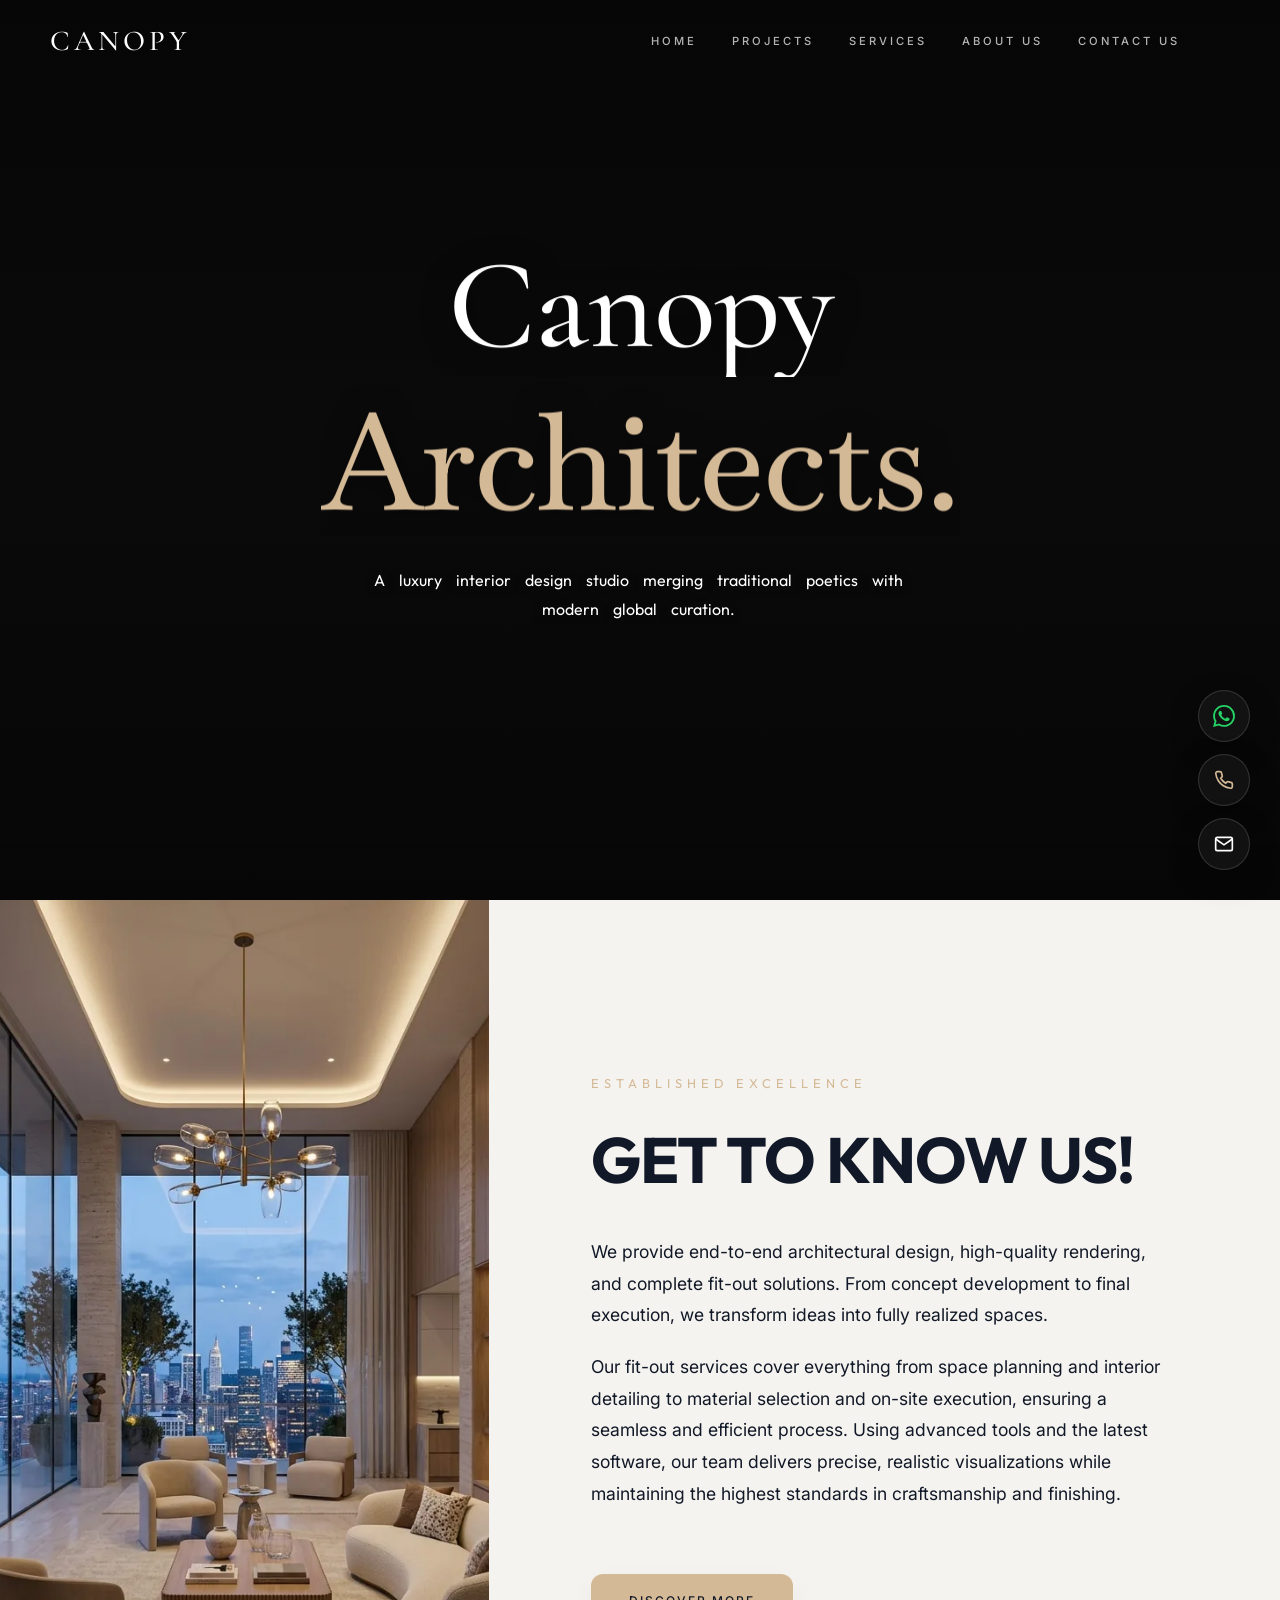
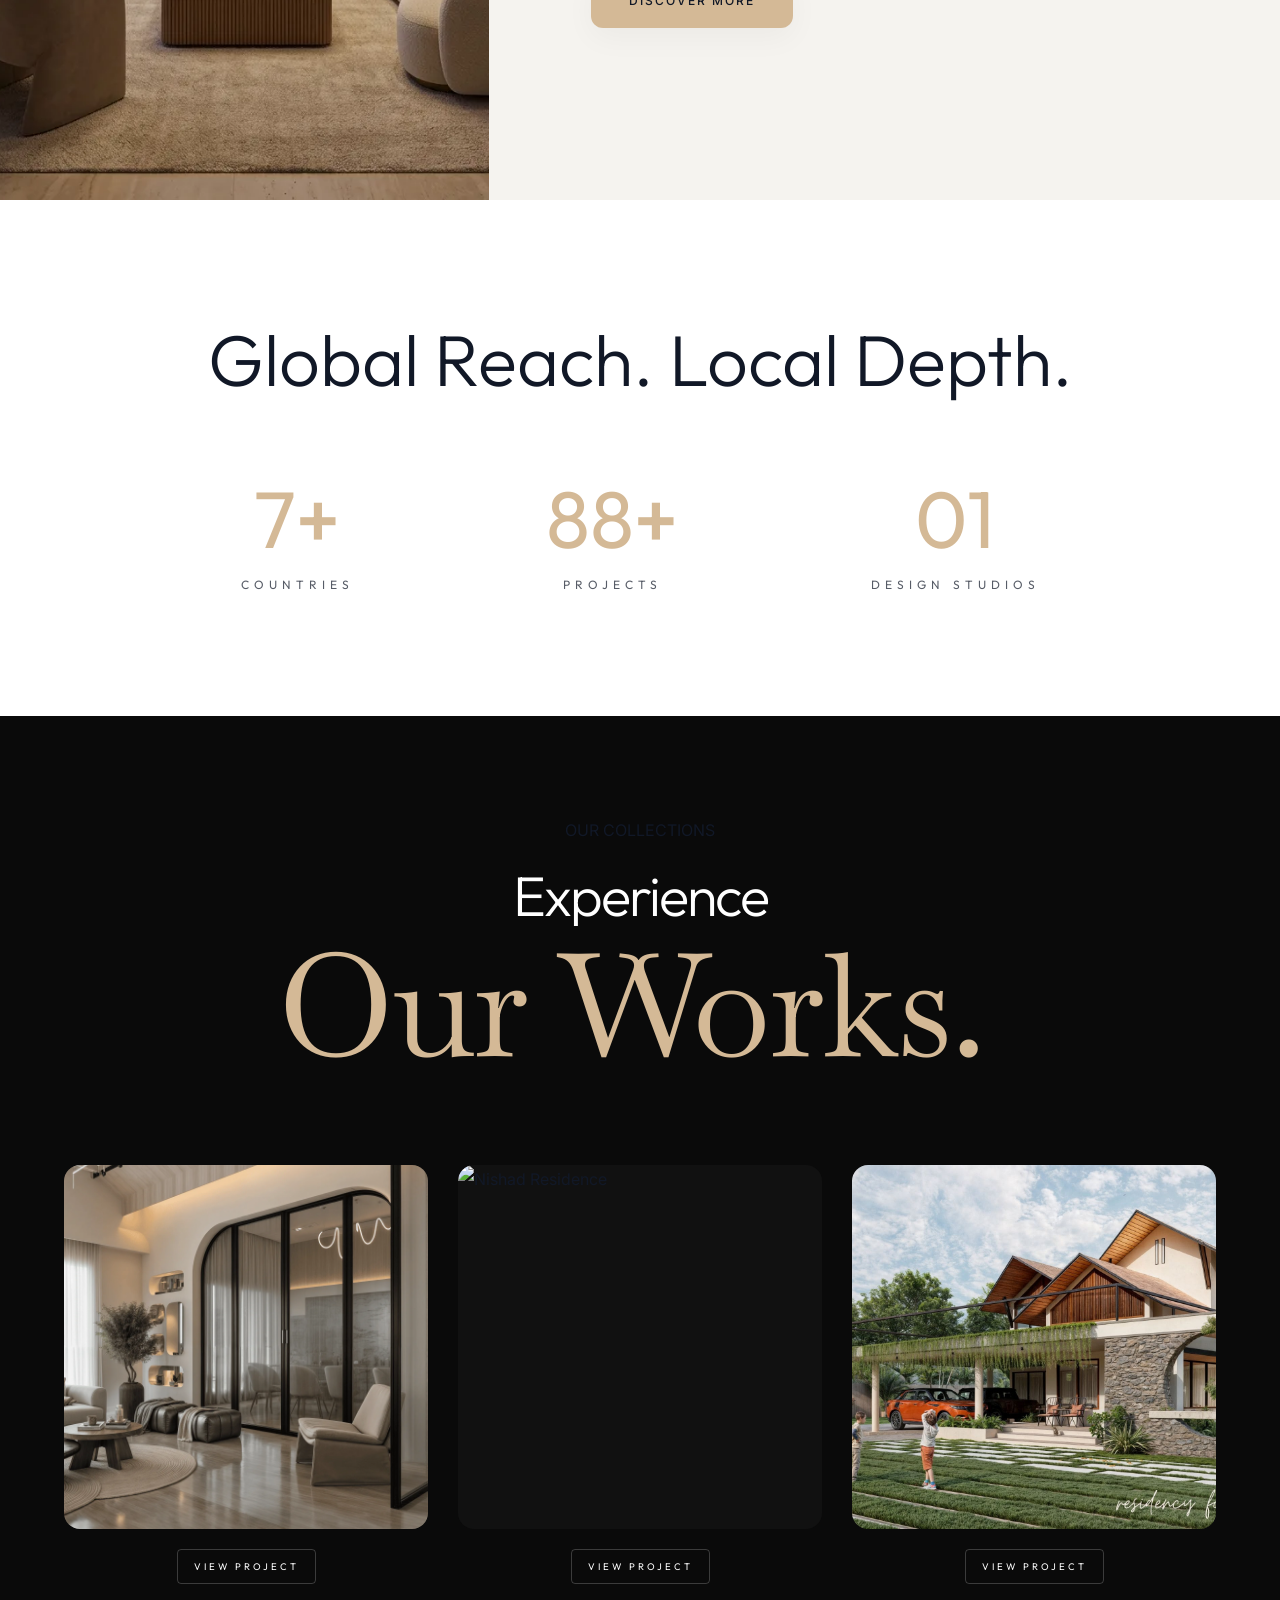
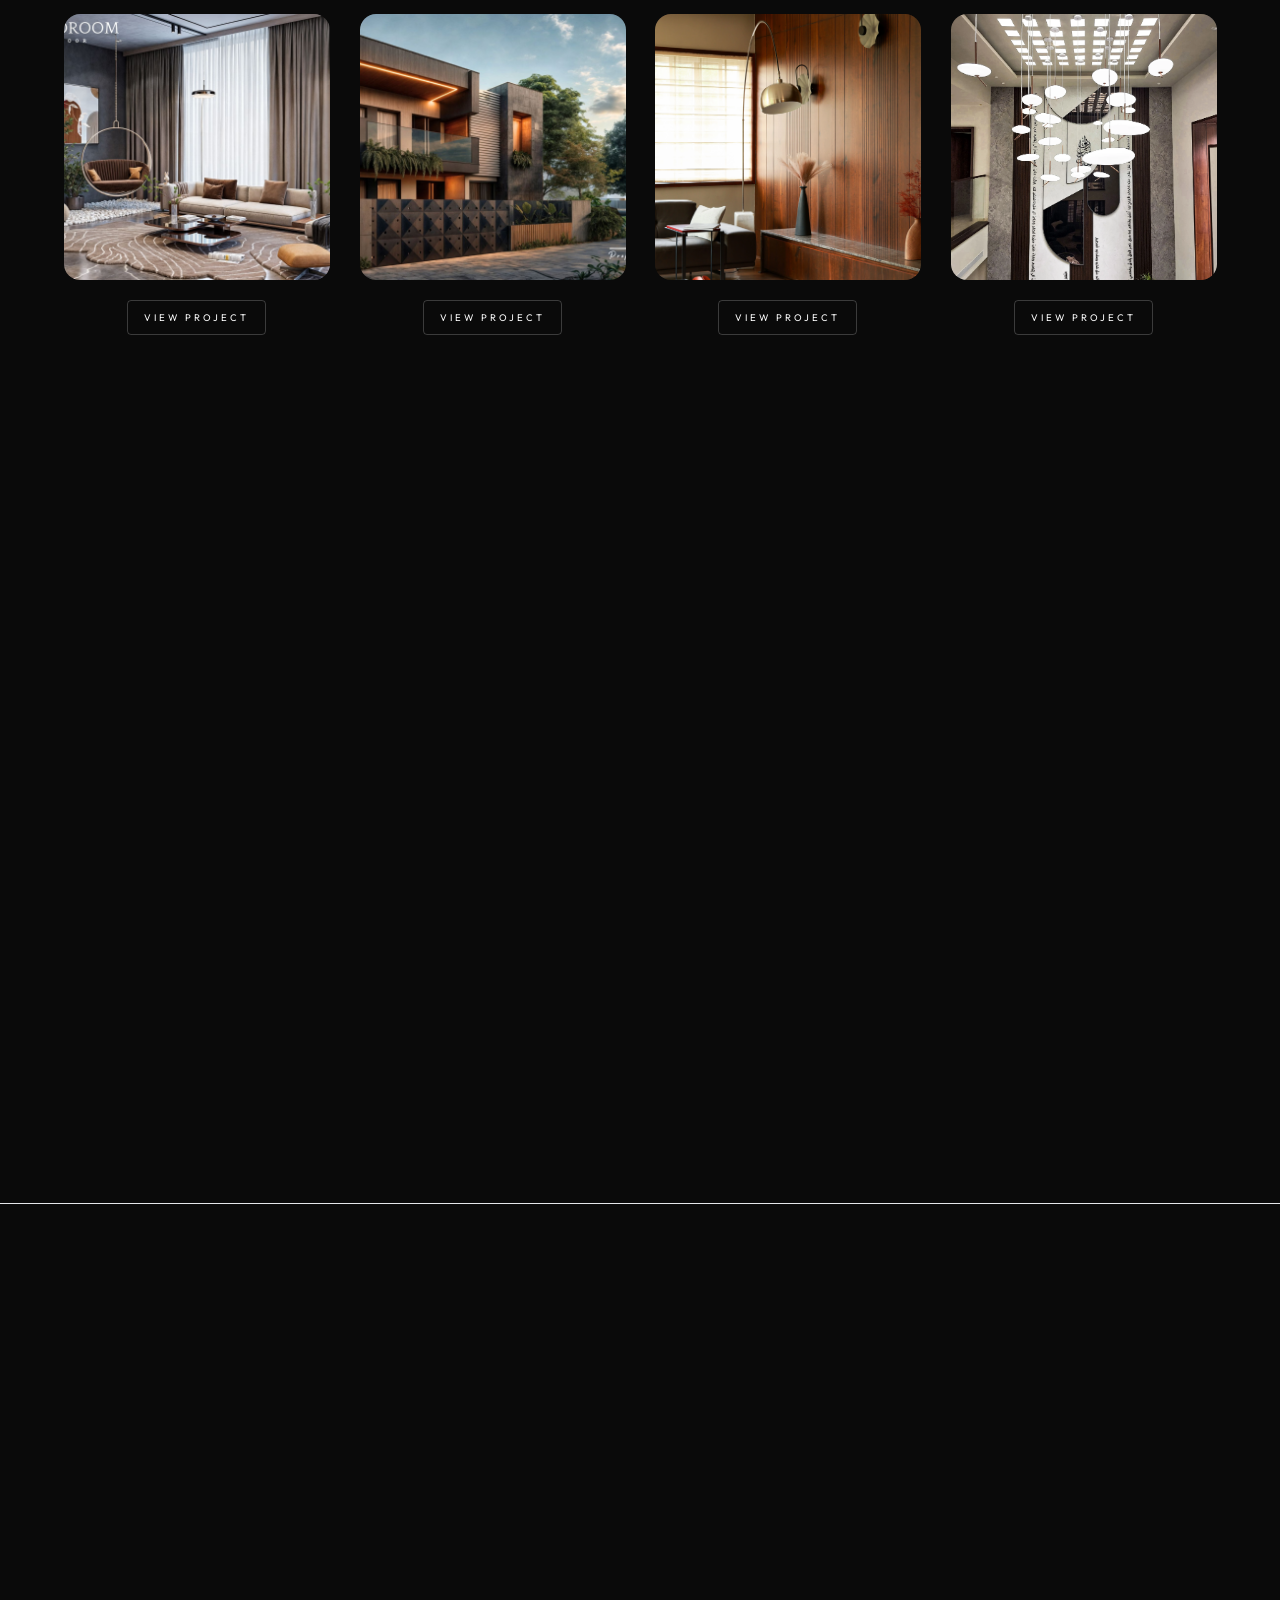
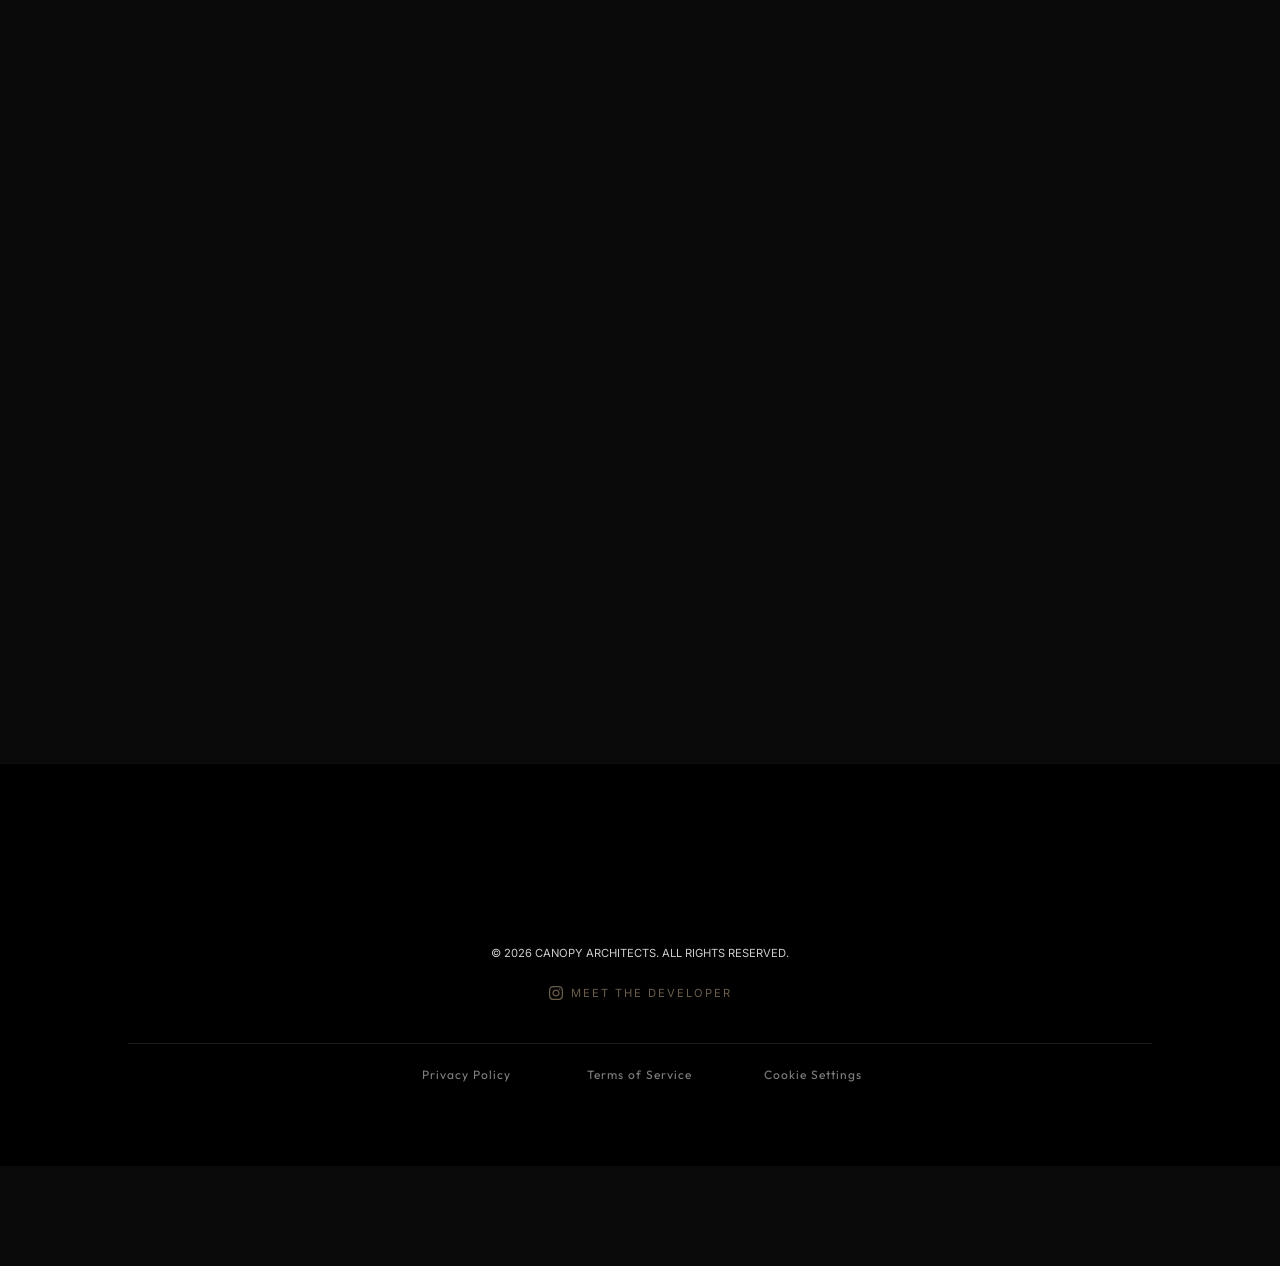
==== commit 9e911e9d: "58" ====
--- a/index.html
+++ b/index.html
@@ -332,9 +332,8 @@
                             <div class="contact-detail-info">
                                 <span class="contact-detail-label">Direct Lines</span>
                                 <span class="contact-detail-value">
-                                    <a href="tel:+971563451439">+971 563451439</a> <span class="loc-tag">(DUBAI)</span><br>
                                     <a href="tel:+918089231332">+91 80892 31332</a> <span class="loc-tag">(KERALA)</span><br>
-                                    <a href="tel:+918921332700">+91 8921-332700</a> <span class="loc-tag">(KERALA)</span>
+                                    <a href="tel:+971563451439">+971 563451439</a> <span class="loc-tag">(DUBAI)</span>
                                 </span>
                             </div>
                         </div>
@@ -358,8 +357,8 @@
                             <div class="contact-detail-info">
                                 <span class="contact-detail-label">Our Studios</span>
                                 <span class="contact-detail-value">
-                                    <strong>Dubai Office:</strong> IDS Building, Al Karama, Dubai, UAE<br>
-                                    <strong>Kerala Office:</strong> 2nd Floor, Fathima Arcade, Kasaragod, Kerala
+                                    <strong>Main Head Office (Dubai):</strong> IDS Building, Al Karama, Dubai, UAE<br>
+                                    <strong>Branch Office (Kerala):</strong> 2nd Floor, Fathima Arcade, Kasaragod, Kerala
                                 </span>
                             </div>
                         </div>
@@ -779,7 +778,7 @@
             <svg viewBox="0 0 24 24" width="22" height="22" fill="currentColor"><path d="M17.472 14.382c-.297-.149-1.758-.867-2.03-.967-.273-.099-.471-.148-.67.15-.197.297-.767.966-.94 1.164-.173.199-.347.223-.644.075-.297-.15-1.255-.463-2.39-1.475-.883-.788-1.48-1.761-1.653-2.059-.173-.297-.018-.458.13-.606.134-.133.298-.347.446-.52.149-.174.198-.298.298-.497.099-.198.05-.371-.025-.52-.075-.149-.669-1.612-.916-2.207-.242-.579-.487-.5-.669-.51-.173-.008-.371-.01-.57-.01-.198 0-.52.074-.792.372-.272.297-1.04 1.016-1.04 2.479 0 1.462 1.065 2.875 1.213 3.074.149.198 2.096 3.2 5.077 4.487.709.306 1.262.489 1.694.625.712.227 1.36.195 1.871.118.571-.085 1.758-.719 2.006-1.413.248-.694.248-1.289.173-1.413-.074-.124-.272-.198-.57-.347m-5.421 7.403h-.004a9.87 9.87 0 01-5.031-1.378l-.361-.214-3.741.982.998-3.648-.235-.374a9.86 9.86 0 01-1.51-5.26c.001-5.45 4.436-9.884 9.888-9.884 2.64 0 5.122 1.03 6.988 2.898a9.825 9.825 0 012.893 6.994c-.003 5.45-4.437 9.884-9.885 9.884m8.411-18.297A11.815 11.815 0 0012.05 0C5.495 0 .16 5.335.157 11.892c0 2.096.547 4.142 1.588 5.945L.057 24l6.305-1.654a11.882 11.882 0 005.683 1.448h.005c6.554 0 11.89-5.335 11.893-11.893a11.821 11.821 0 00-3.48-8.413Z"/></svg>
         </a>
         <!-- Direct Call -->
-        <a href="tel:+971563451439" class="float-btn float-call" aria-label="Call Us" data-tooltip="Call +971 563451439">
+        <a href="tel:+918089231332" class="float-btn float-call" aria-label="Call Us" data-tooltip="Call +91 80892 31332">
             <svg viewBox="0 0 24 24" width="20" height="20" fill="none" stroke="currentColor" stroke-width="2"><path d="M22 16.92v3a2 2 0 0 1-2.18 2 19.79 19.79 0 0 1-8.63-3.07 19.5 19.5 0 0 1-6-6 19.79 19.79 0 0 1-3.07-8.67A2 2 0 0 1 4.11 2h3a2 2 0 0 1 2 1.72 12.84 12.84 0 0 0 .7 2.81 2 2 0 0 1-.45 2.11L8.09 9.91a16 16 0 0 0 6 6l1.27-1.27a2 2 0 0 1 2.11-.45 12.84 12.84 0 0 0 2.81.7A2 2 0 0 1 22 16.92z"/></svg>
         </a>
         <!-- Email -->
